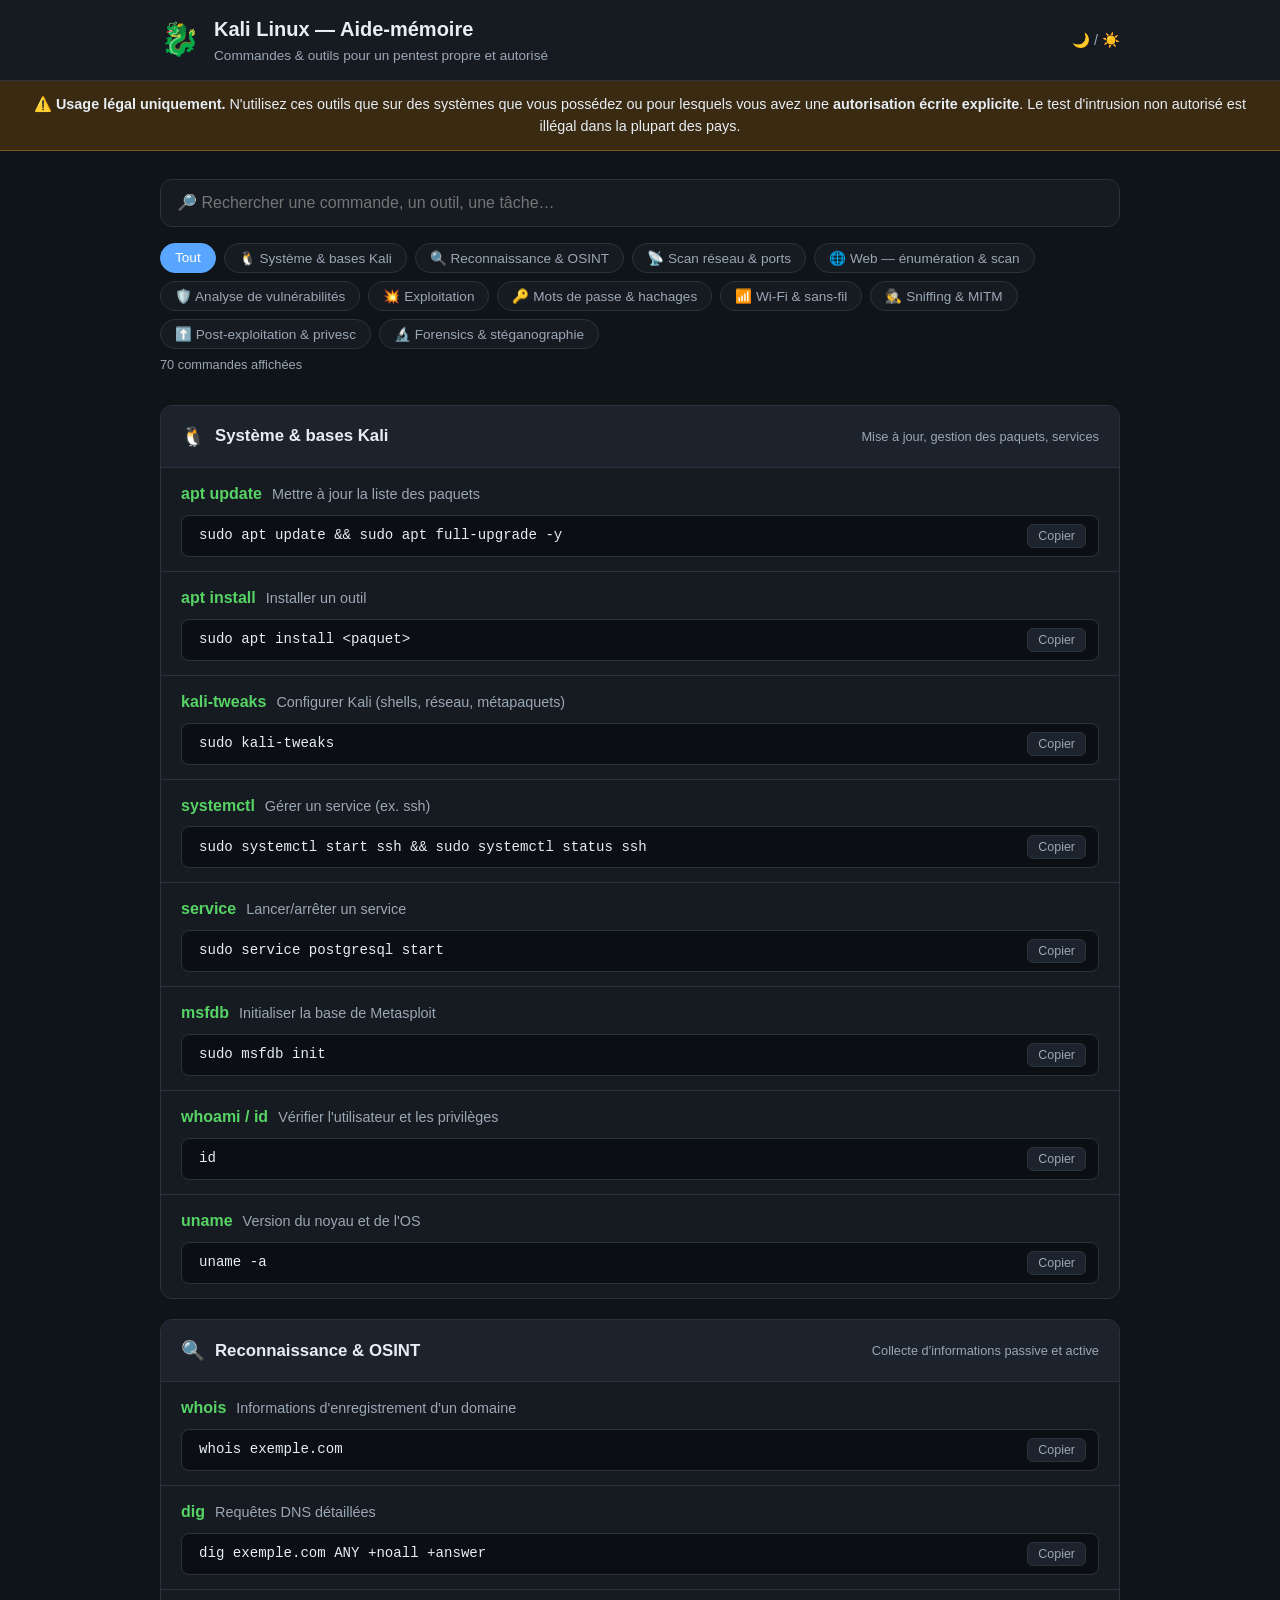
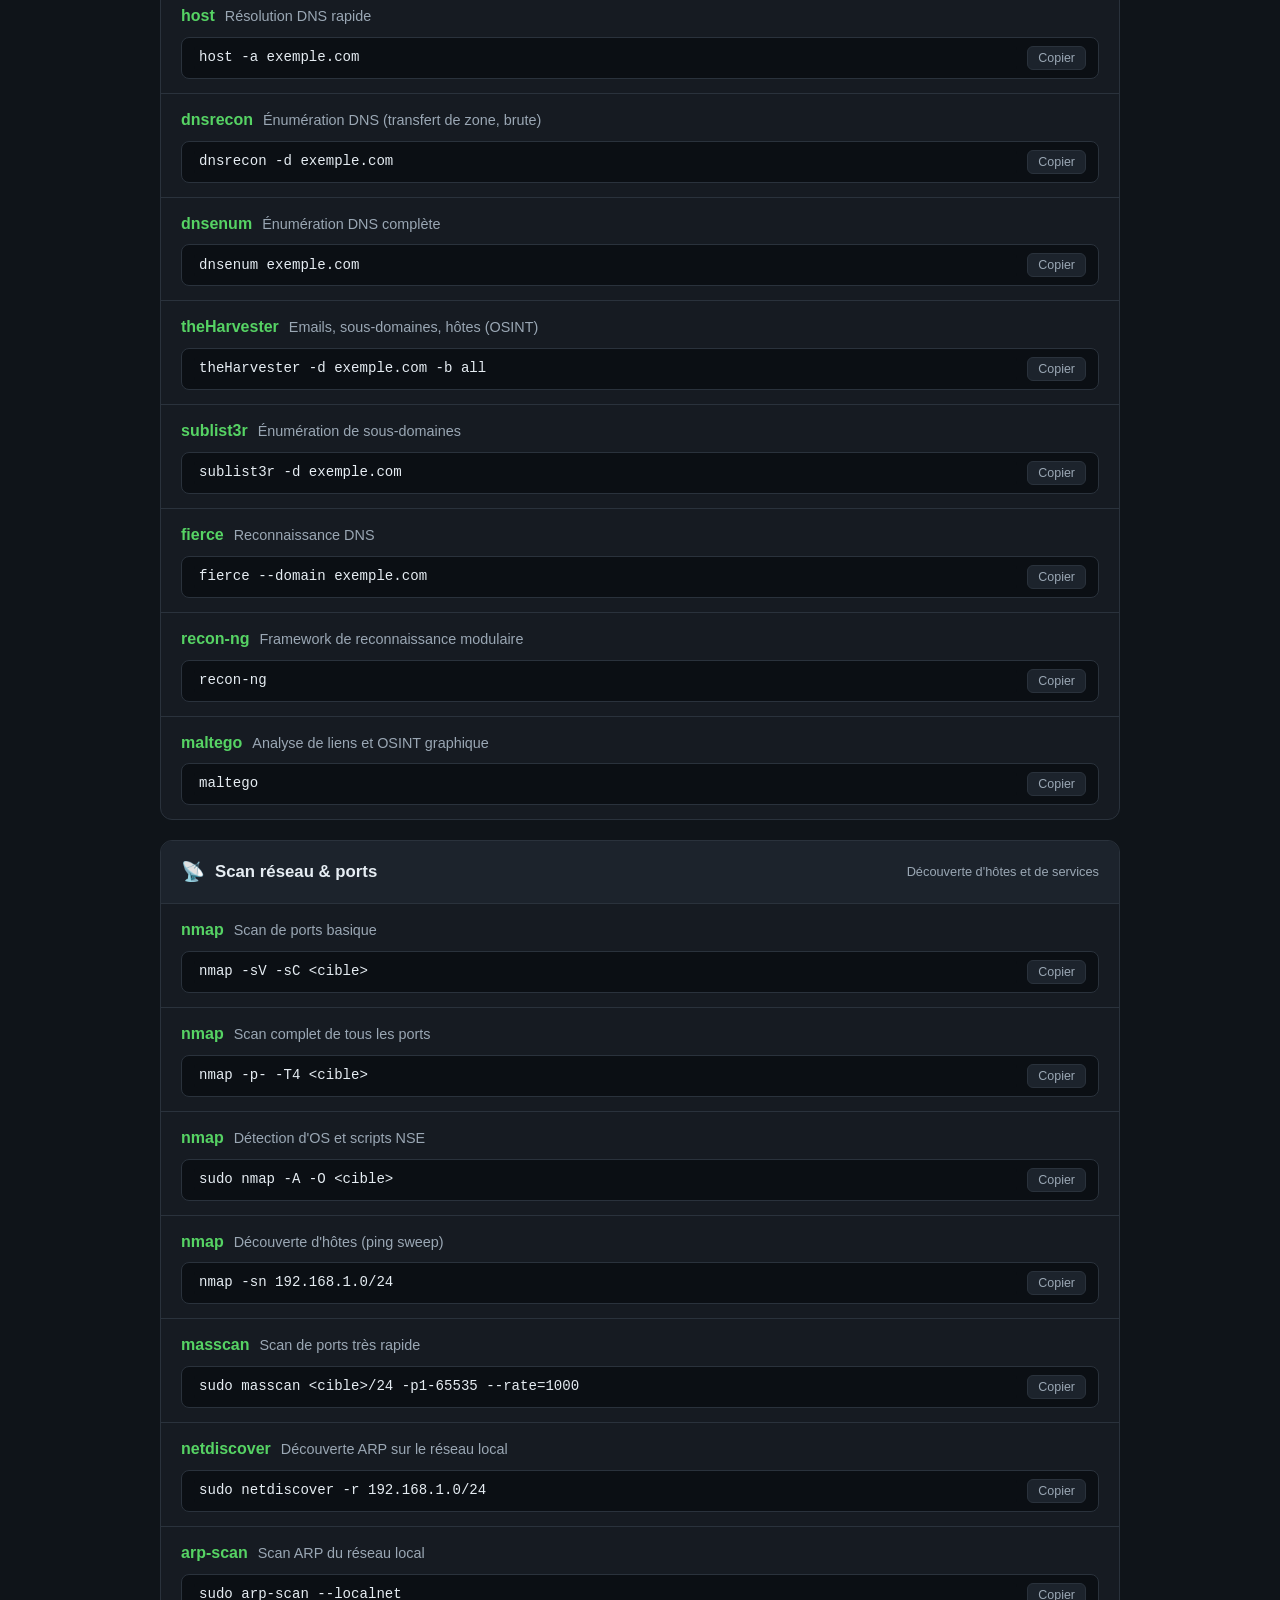
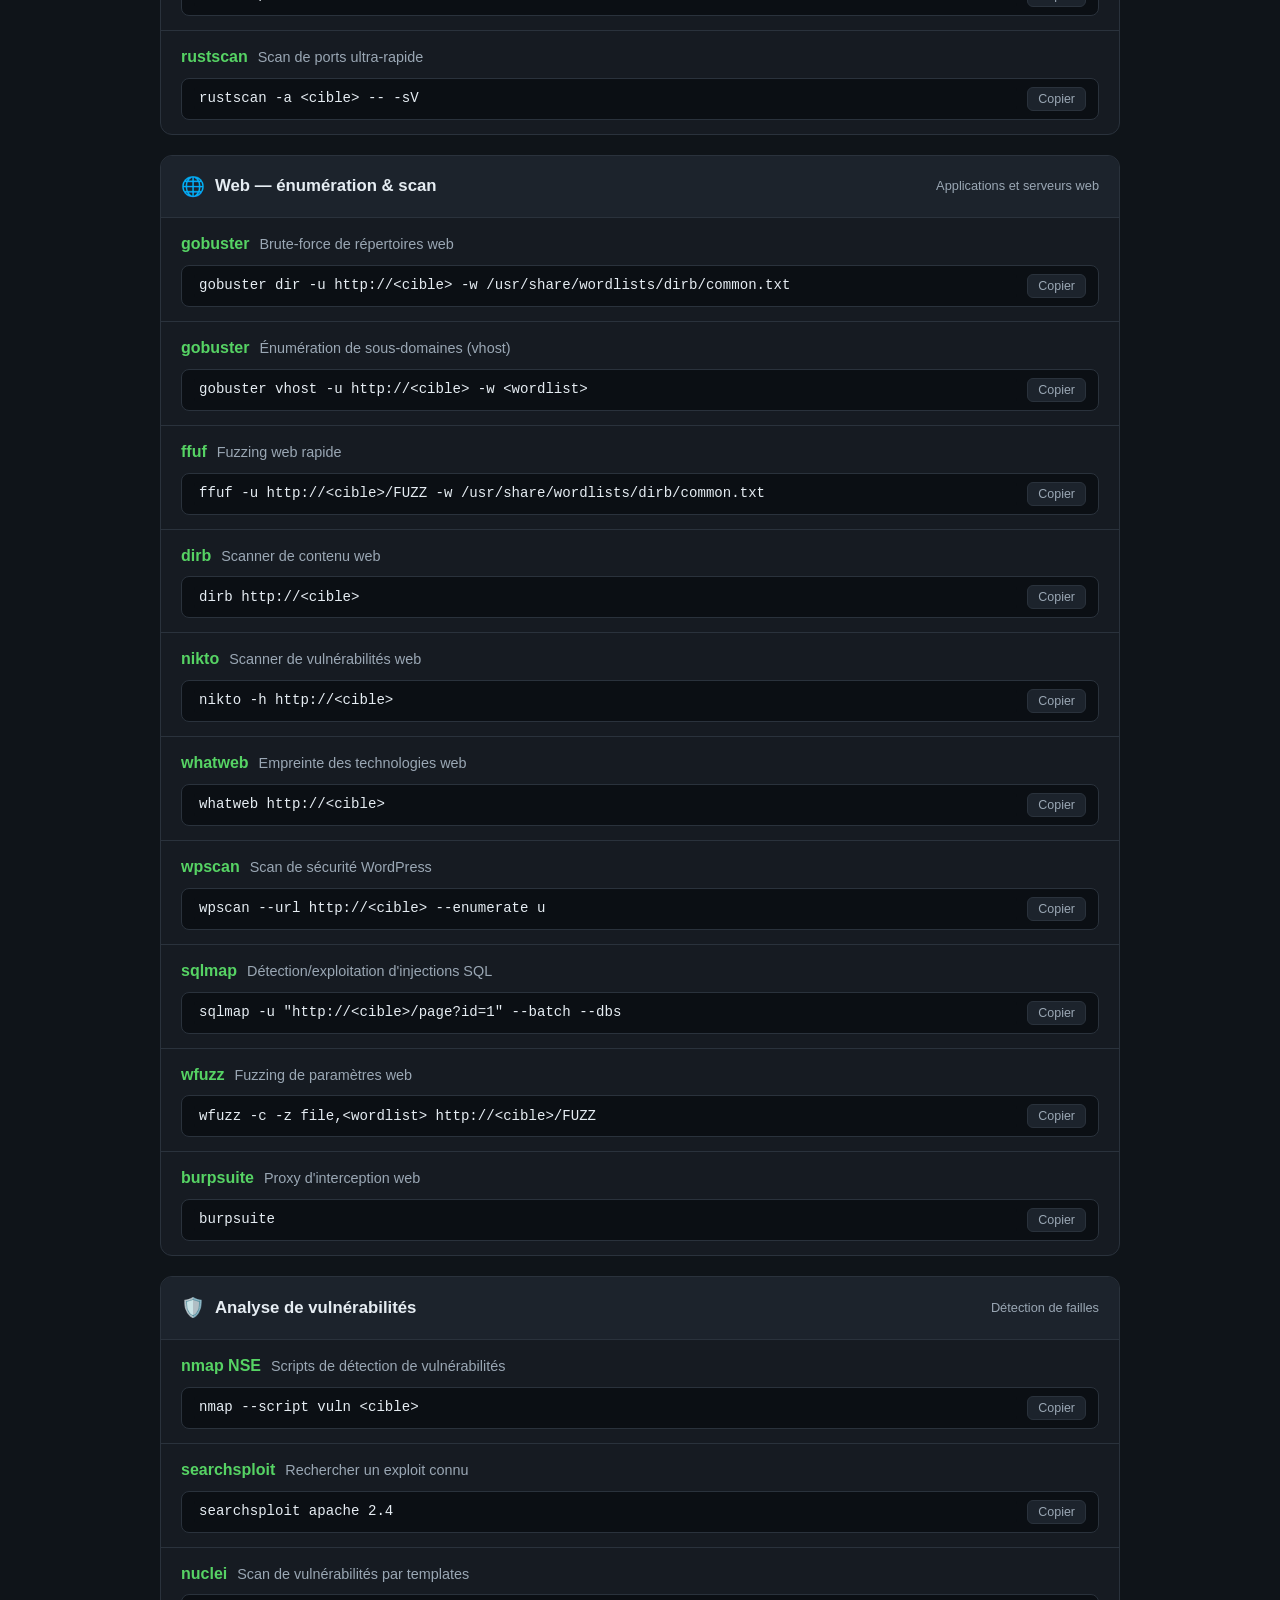
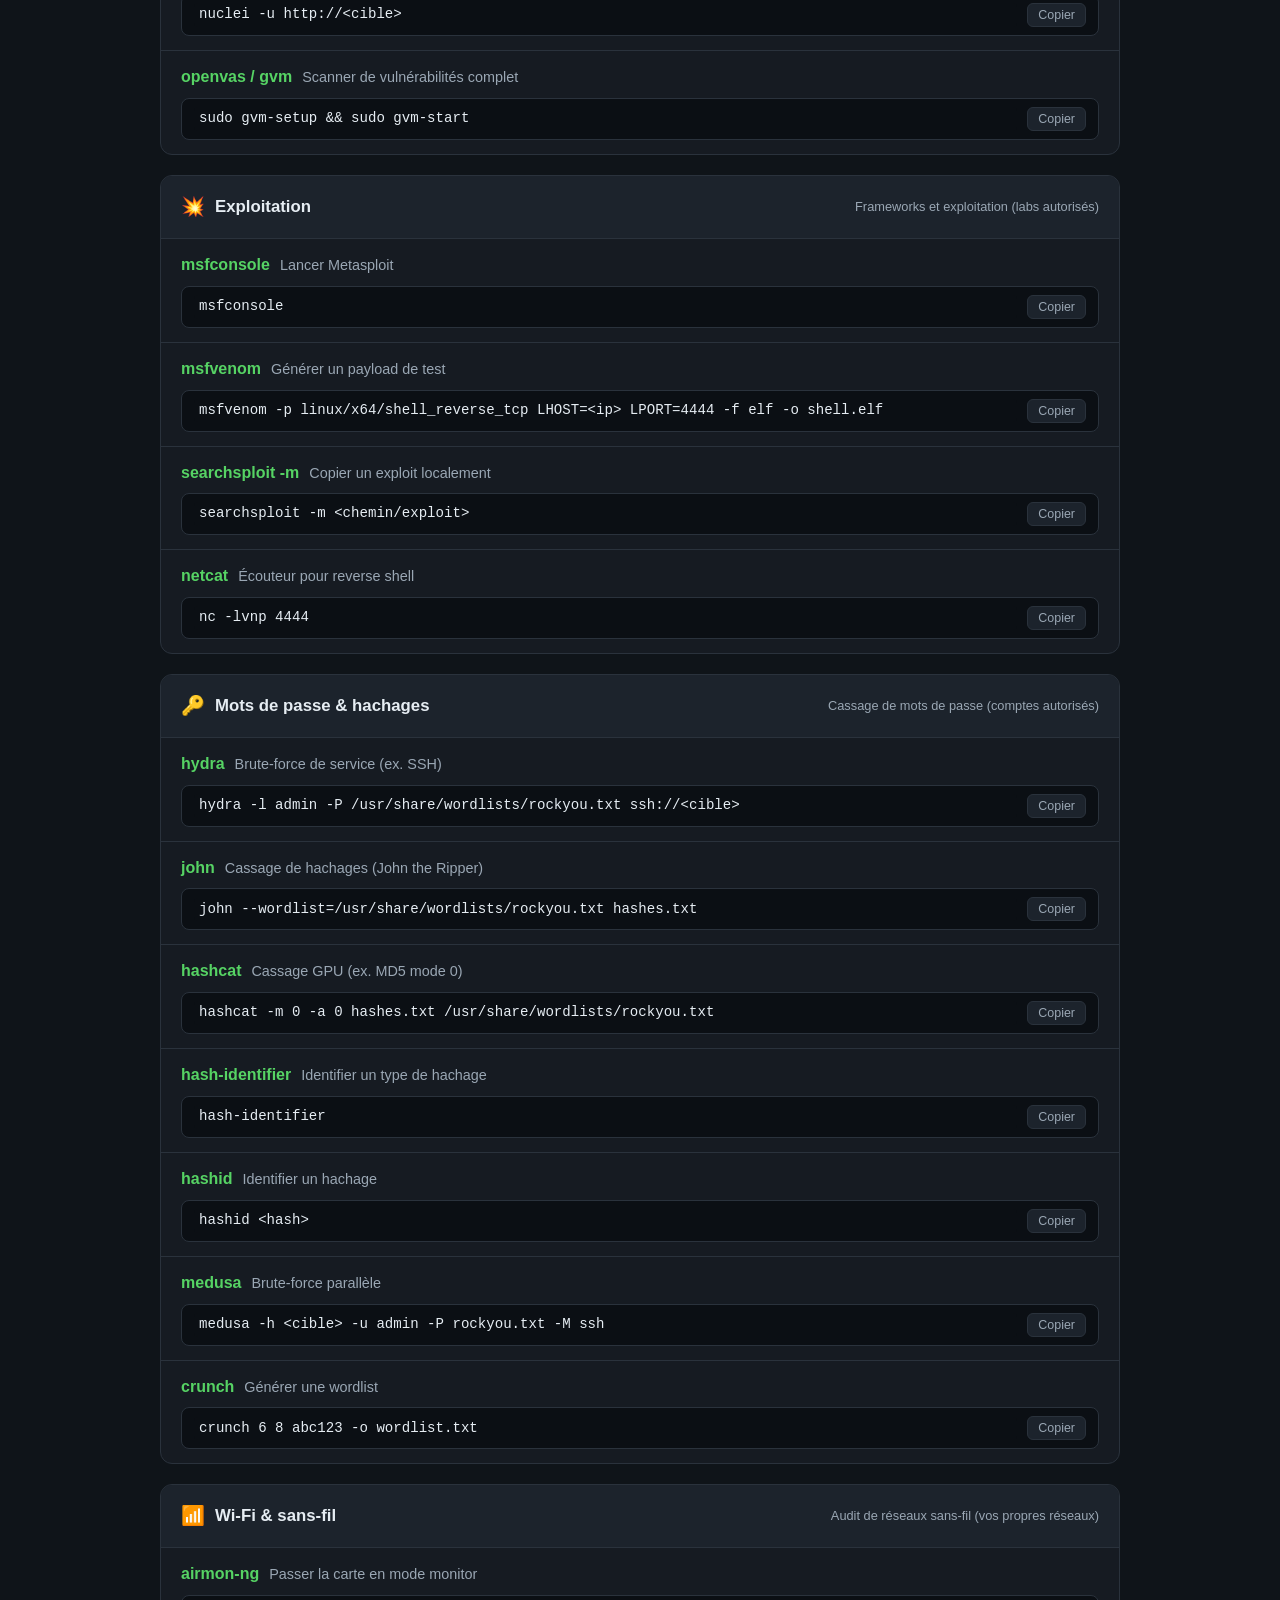
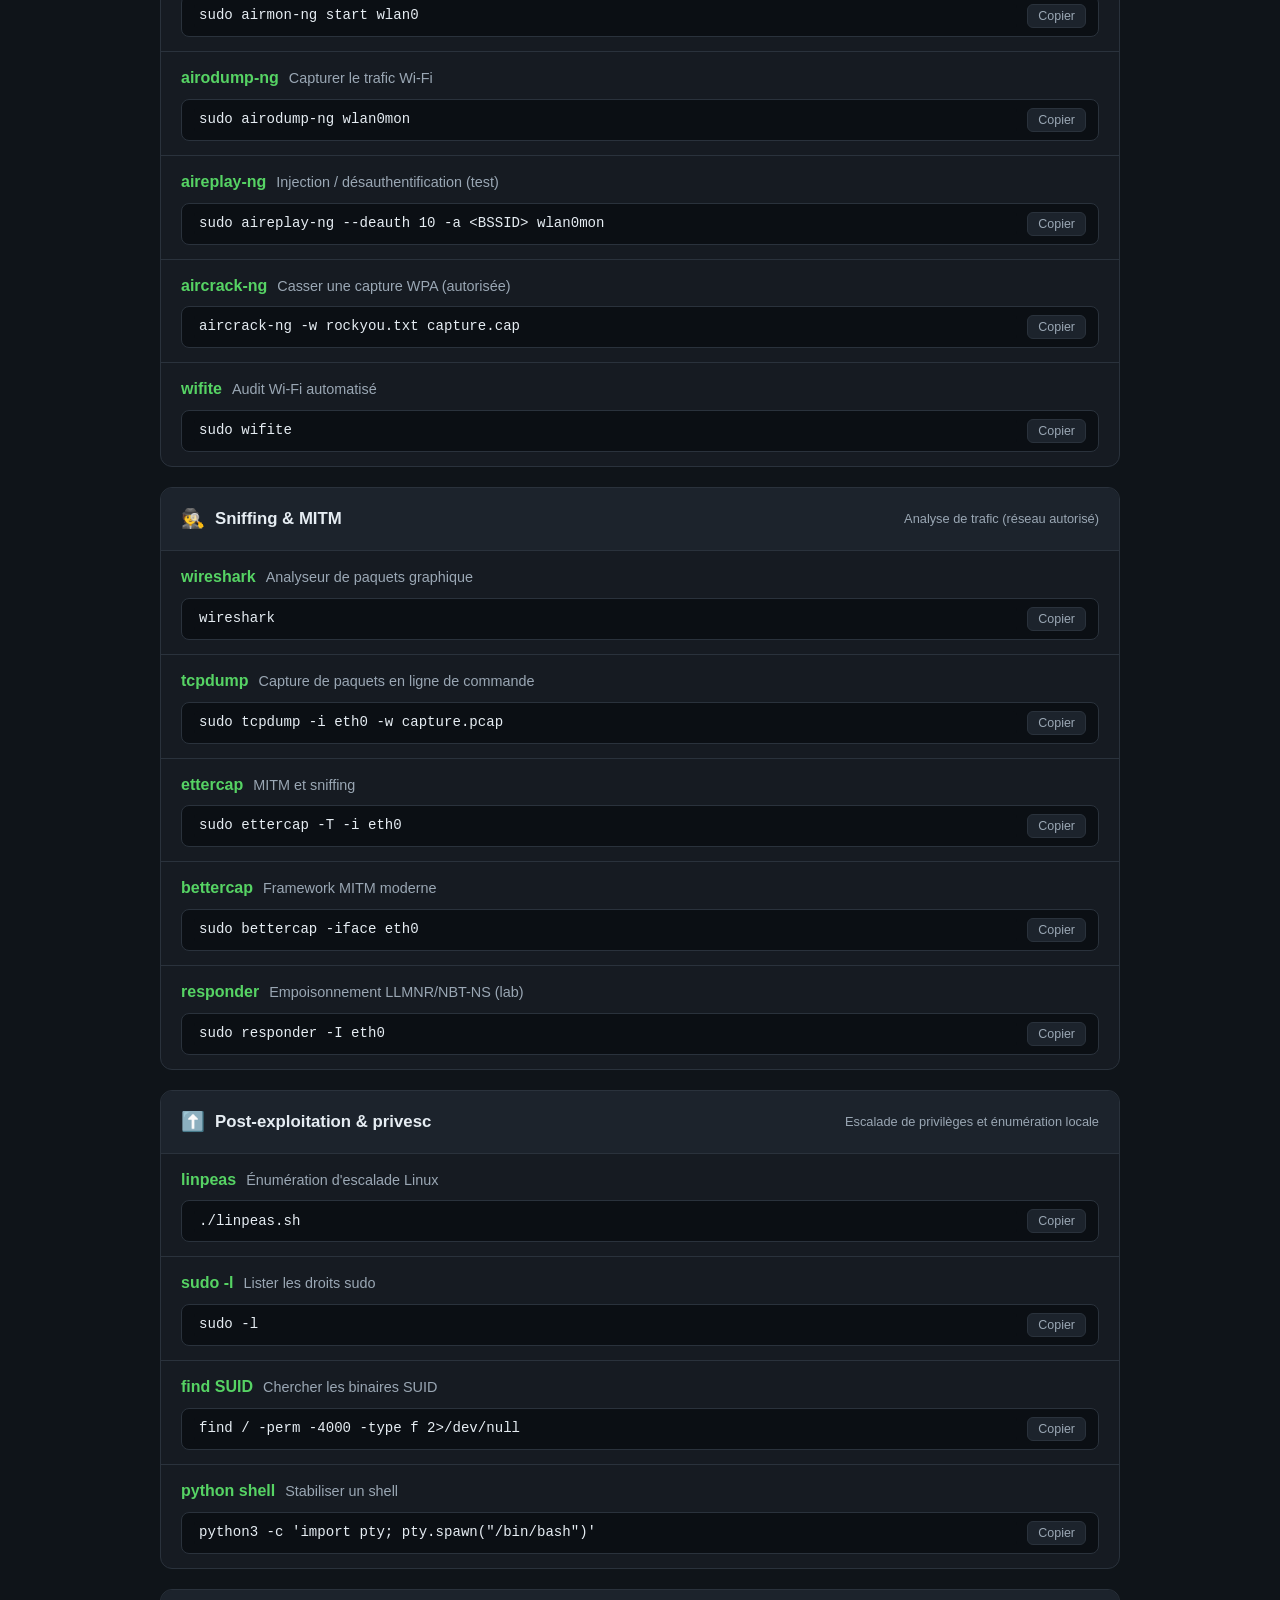
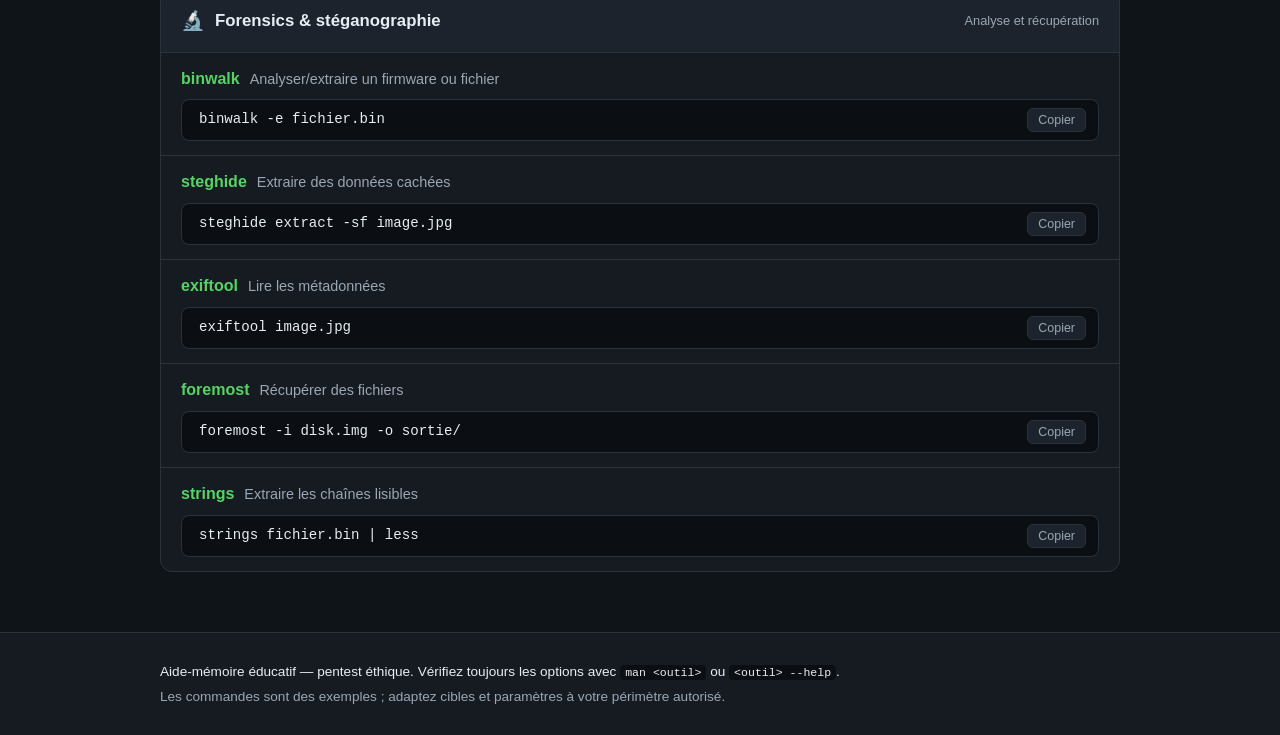
==== index.html @ 1a575ec8 "Ajout du site aide-mémoire des commandes Kali Linux Site statique (HTML/CSS/JS) répertoriant les pri" ====
<!DOCTYPE html>
<html lang="fr">
<head>
  <meta charset="UTF-8" />
  <meta name="viewport" content="width=device-width, initial-scale=1.0" />
  <title>Kali Linux — Aide-mémoire des commandes</title>
  <meta name="description" content="Aide-mémoire des principaux outils et commandes de Kali Linux pour le pentest éthique et autorisé." />
  <link rel="stylesheet" href="assets/style.css" />
</head>
<body>
  <header class="site-header">
    <div class="wrap">
      <div class="brand">
        <span class="logo">🐉</span>
        <div>
          <h1>Kali Linux — Aide-mémoire</h1>
          <p class="tagline">Commandes &amp; outils pour un pentest propre et autorisé</p>
        </div>
      </div>
      <label class="theme-toggle">
        <input type="checkbox" id="themeToggle" />
        <span>🌙 / ☀️</span>
      </label>
    </div>
  </header>

  <div class="legal-banner" role="note">
    ⚠️ <strong>Usage légal uniquement.</strong> N'utilisez ces outils que sur des systèmes que vous
    possédez ou pour lesquels vous avez une <strong>autorisation écrite explicite</strong>.
    Le test d'intrusion non autorisé est illégal dans la plupart des pays.
  </div>

  <main class="wrap">
    <section class="controls">
      <input type="search" id="search" placeholder="🔎 Rechercher une commande, un outil, une tâche…" autocomplete="off" />
      <div id="chips" class="chips"></div>
      <p id="count" class="count"></p>
    </section>

    <section id="cards" class="cards"></section>

    <p id="empty" class="empty" hidden>Aucun résultat. Essayez un autre mot-clé.</p>
  </main>

  <footer class="site-footer">
    <div class="wrap">
      <p>Aide-mémoire éducatif — pentest éthique. Vérifiez toujours les options avec <code>man &lt;outil&gt;</code> ou <code>&lt;outil&gt; --help</code>.</p>
      <p class="muted">Les commandes sont des exemples ; adaptez cibles et paramètres à votre périmètre autorisé.</p>
    </div>
  </footer>

  <script src="assets/data.js"></script>
  <script src="assets/app.js"></script>
</body>
</html>
---- assets/style.css ----
:root {
  --bg: #0f1419;
  --panel: #161b22;
  --panel-2: #1c232c;
  --border: #2a323c;
  --text: #e6edf3;
  --muted: #9aa7b4;
  --accent: #56d364;
  --accent-2: #58a6ff;
  --warn-bg: #3a2a12;
  --warn-border: #7a5a1e;
  --code-bg: #0b0f14;
  --radius: 12px;
}
:root[data-theme="light"] {
  --bg: #f6f8fa;
  --panel: #ffffff;
  --panel-2: #f0f3f6;
  --border: #d0d7de;
  --text: #1f2328;
  --muted: #5a6673;
  --accent: #1a7f37;
  --accent-2: #0969da;
  --warn-bg: #fff8e6;
  --warn-border: #e3c766;
  --code-bg: #f0f3f6;
}

* { box-sizing: border-box; }
html { scroll-behavior: smooth; }
body {
  margin: 0;
  font-family: -apple-system, BlinkMacSystemFont, "Segoe UI", Roboto, Ubuntu, sans-serif;
  background: var(--bg);
  color: var(--text);
  line-height: 1.55;
}
.wrap { max-width: 1000px; margin: 0 auto; padding: 0 20px; }

.site-header {
  border-bottom: 1px solid var(--border);
  background: var(--panel);
  position: sticky;
  top: 0;
  z-index: 10;
  backdrop-filter: blur(6px);
}
.site-header .wrap {
  display: flex;
  align-items: center;
  justify-content: space-between;
  padding-top: 14px;
  padding-bottom: 14px;
}
.brand { display: flex; align-items: center; gap: 14px; }
.logo { font-size: 2rem; }
.site-header h1 { font-size: 1.25rem; margin: 0; }
.tagline { margin: 0; color: var(--muted); font-size: .85rem; }
.theme-toggle { cursor: pointer; user-select: none; font-size: .9rem; color: var(--muted); }
.theme-toggle input { display: none; }

.legal-banner {
  background: var(--warn-bg);
  border-bottom: 1px solid var(--warn-border);
  padding: 12px 20px;
  font-size: .9rem;
  text-align: center;
}

.controls { padding: 28px 0 10px; }
#search {
  width: 100%;
  padding: 14px 16px;
  font-size: 1rem;
  background: var(--panel);
  border: 1px solid var(--border);
  border-radius: var(--radius);
  color: var(--text);
}
#search:focus { outline: 2px solid var(--accent-2); border-color: var(--accent-2); }

.chips { display: flex; flex-wrap: wrap; gap: 8px; margin: 16px 0 6px; }
.chip {
  padding: 6px 14px;
  border-radius: 999px;
  border: 1px solid var(--border);
  background: var(--panel);
  color: var(--muted);
  cursor: pointer;
  font-size: .85rem;
  transition: .15s;
}
.chip:hover { border-color: var(--accent-2); color: var(--text); }
.chip.active { background: var(--accent-2); border-color: var(--accent-2); color: #fff; }
.count { color: var(--muted); font-size: .8rem; margin: 4px 0 0; }

.cards { display: grid; gap: 20px; padding: 20px 0 60px; }
.category {
  background: var(--panel);
  border: 1px solid var(--border);
  border-radius: var(--radius);
  overflow: hidden;
}
.category > h2 {
  margin: 0;
  padding: 16px 20px;
  font-size: 1.05rem;
  background: var(--panel-2);
  border-bottom: 1px solid var(--border);
  display: flex;
  align-items: center;
  gap: 10px;
}
.category > h2 .cat-icon { font-size: 1.2rem; }
.category > h2 .cat-desc { font-weight: 400; color: var(--muted); font-size: .8rem; margin-left: auto; }

.cmd {
  padding: 14px 20px;
  border-bottom: 1px solid var(--border);
}
.cmd:last-child { border-bottom: none; }
.cmd-head { display: flex; align-items: baseline; gap: 10px; flex-wrap: wrap; }
.cmd-tool { font-weight: 600; color: var(--accent); }
.cmd-desc { color: var(--muted); font-size: .9rem; }
.cmd-code {
  display: flex;
  align-items: center;
  gap: 10px;
  margin-top: 8px;
  background: var(--code-bg);
  border: 1px solid var(--border);
  border-radius: 8px;
  padding: 8px 12px;
}
.cmd-code code {
  flex: 1;
  font-family: "SFMono-Regular", Consolas, "Liberation Mono", monospace;
  font-size: .88rem;
  color: var(--text);
  overflow-x: auto;
  white-space: pre;
}
.copy-btn {
  border: 1px solid var(--border);
  background: var(--panel-2);
  color: var(--muted);
  border-radius: 6px;
  padding: 4px 10px;
  cursor: pointer;
  font-size: .78rem;
  flex-shrink: 0;
}
.copy-btn:hover { color: var(--text); border-color: var(--accent-2); }
.copy-btn.copied { color: var(--accent); border-color: var(--accent); }

.empty { text-align: center; color: var(--muted); padding: 40px 0; }

.site-footer {
  border-top: 1px solid var(--border);
  background: var(--panel);
  padding: 24px 0;
  font-size: .85rem;
}
.site-footer p { margin: 4px 0; }
.muted { color: var(--muted); }
code { background: var(--code-bg); padding: 1px 5px; border-radius: 4px; font-size: .85em; }

mark { background: var(--accent-2); color: #fff; border-radius: 3px; padding: 0 2px; }

@media (max-width: 600px) {
  .site-header .wrap { flex-direction: column; gap: 10px; align-items: flex-start; }
  .cmd-code code { white-space: pre-wrap; word-break: break-all; }
}
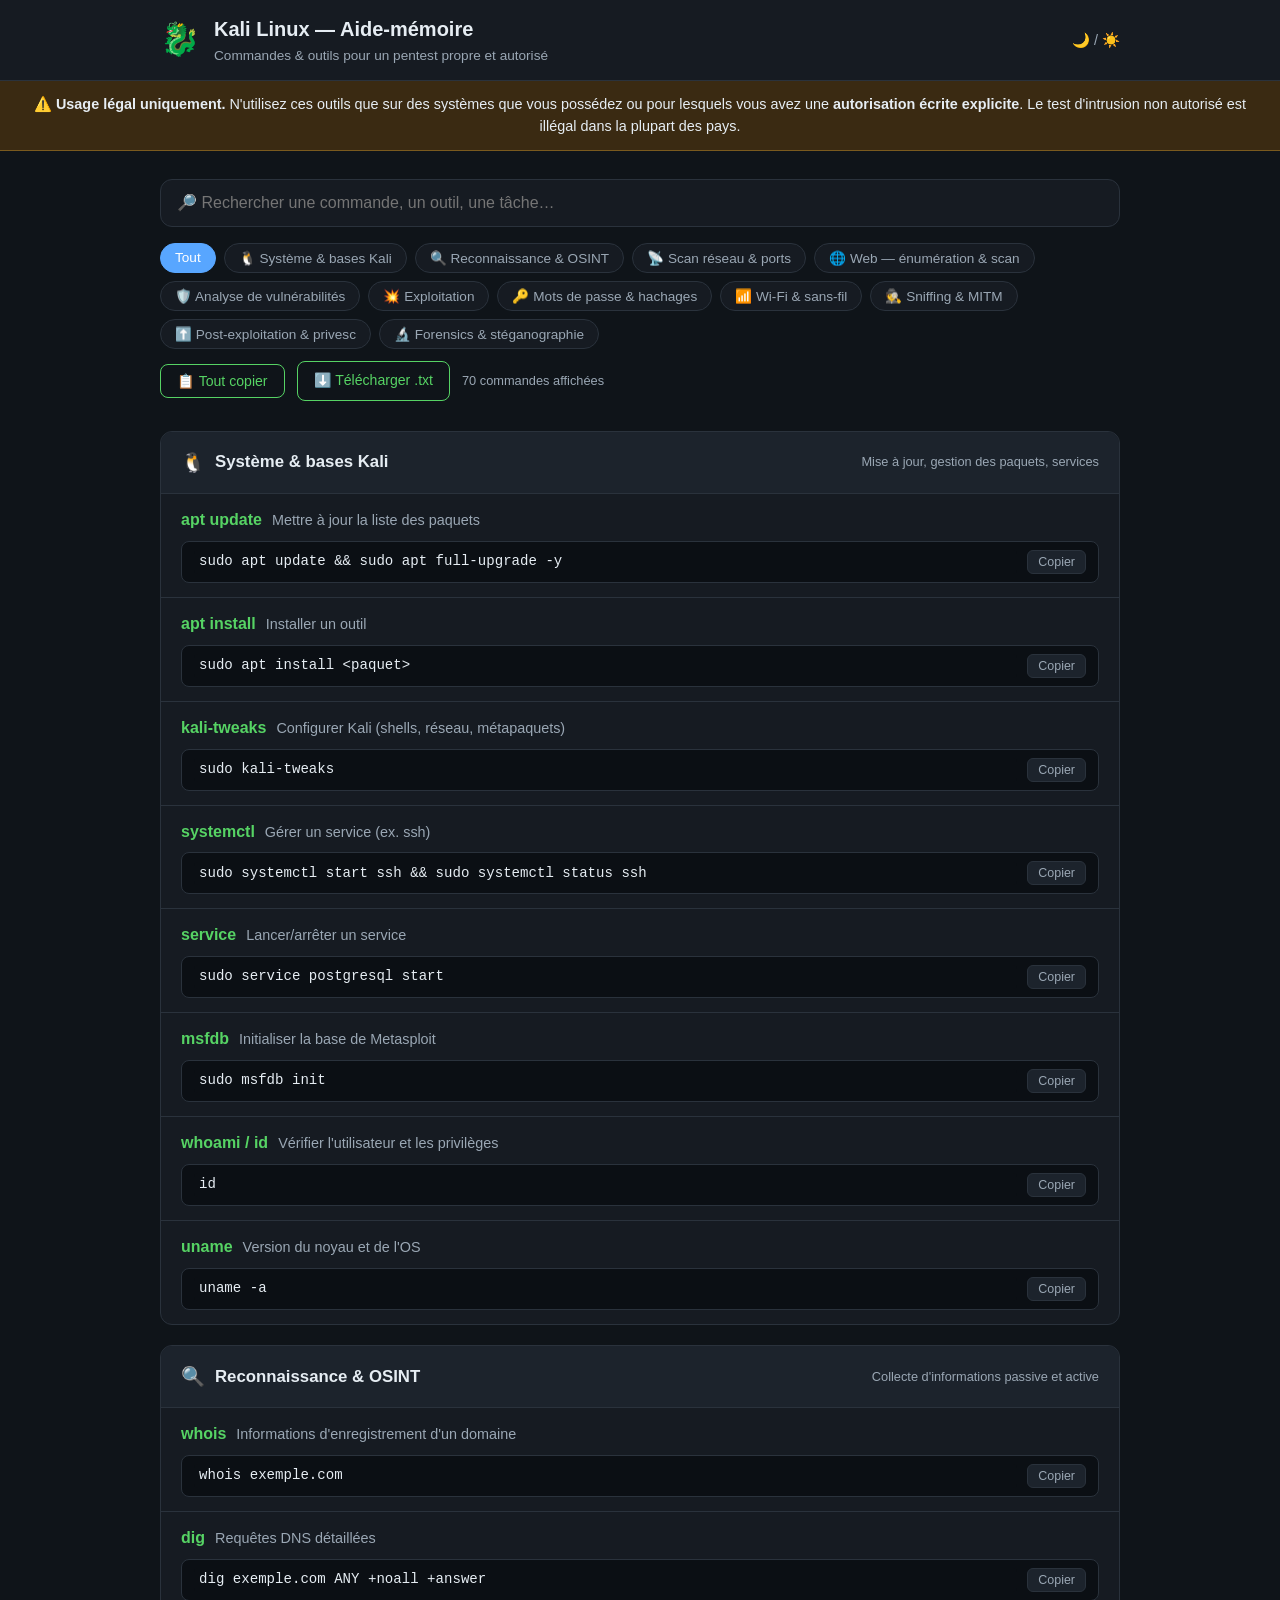
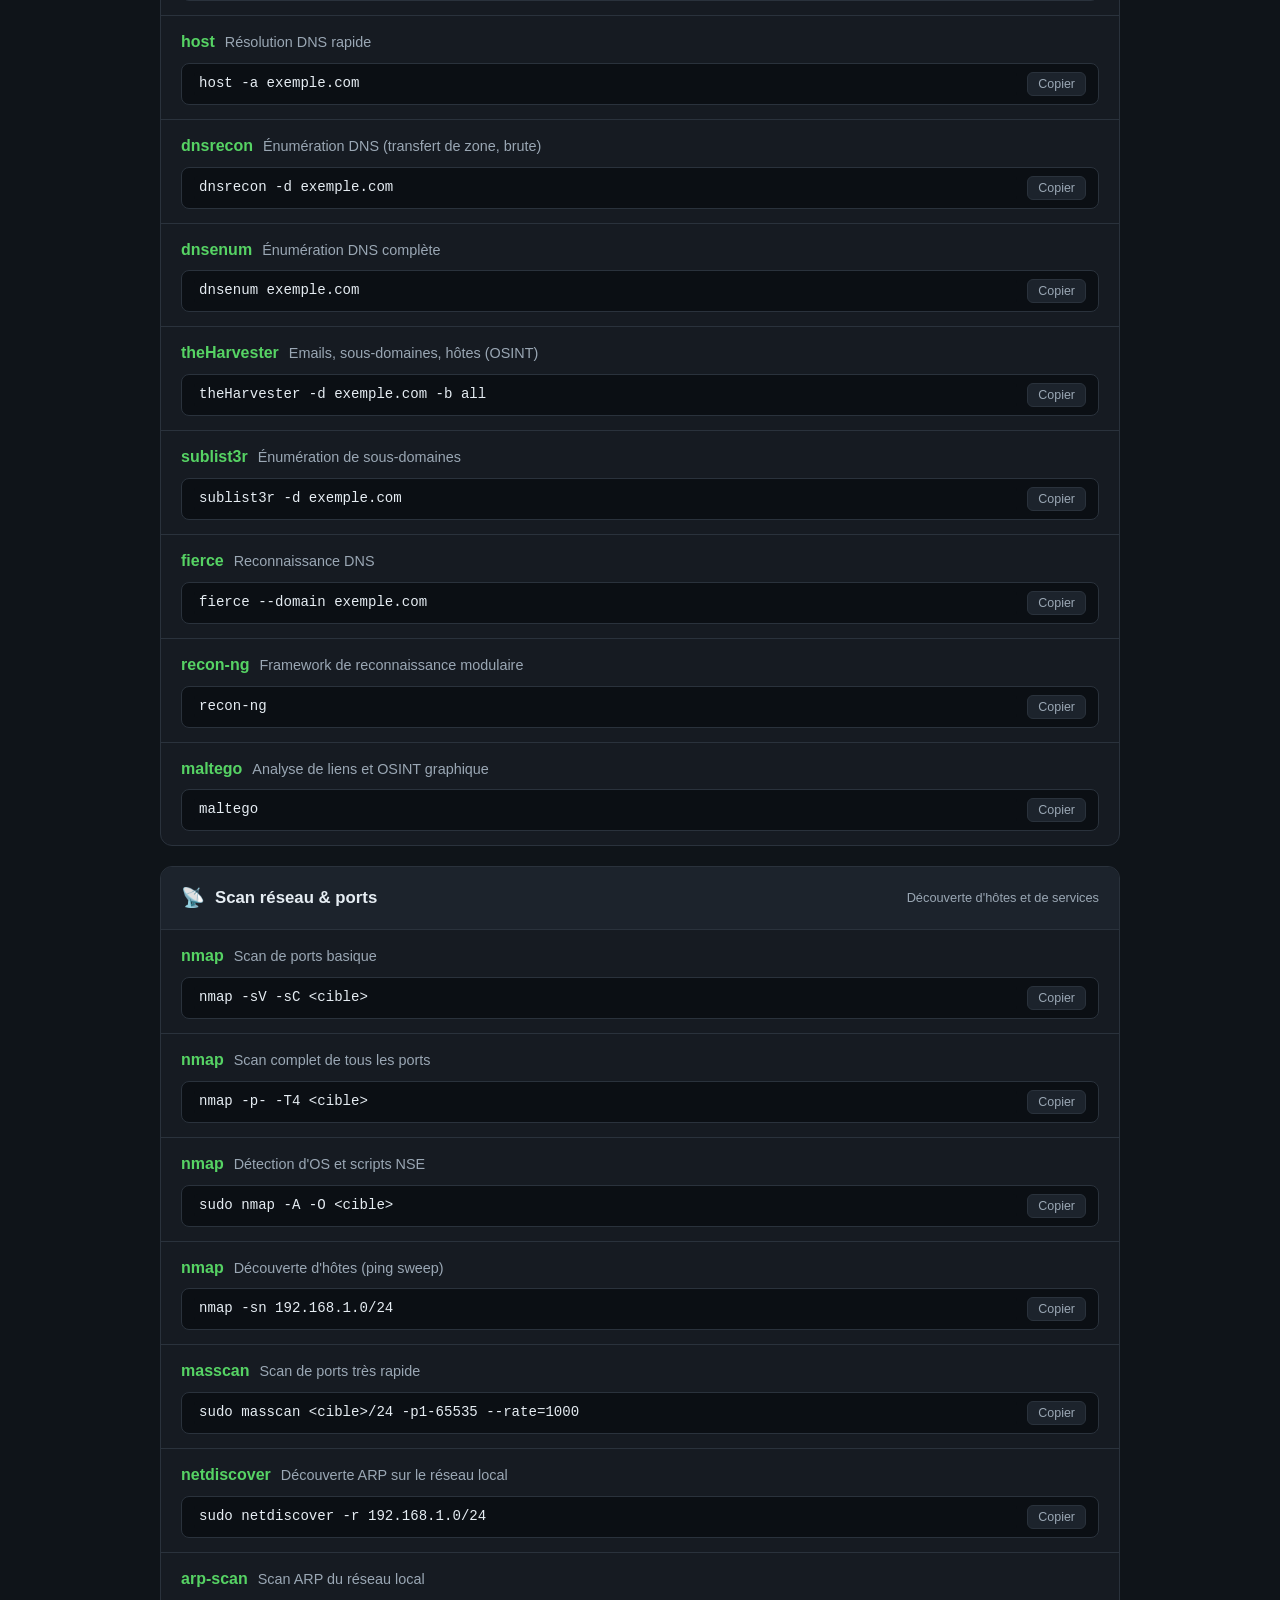
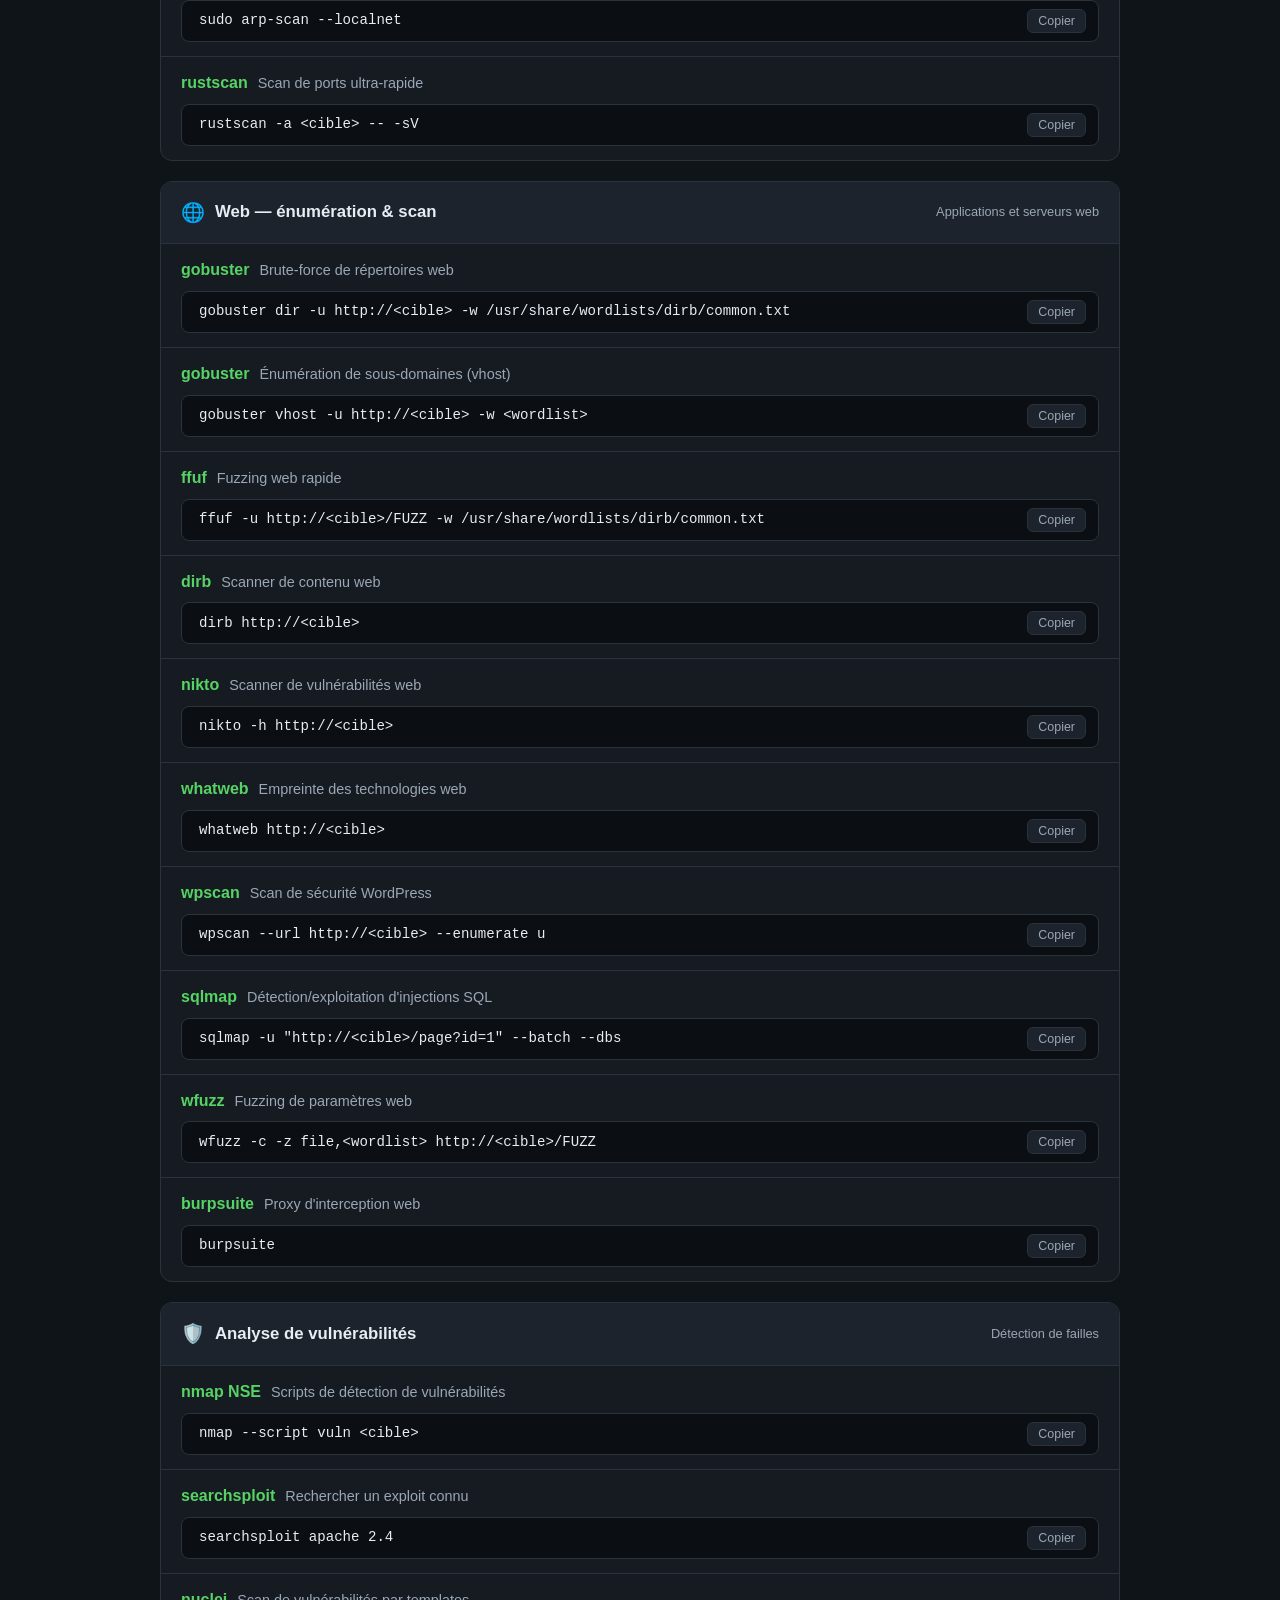
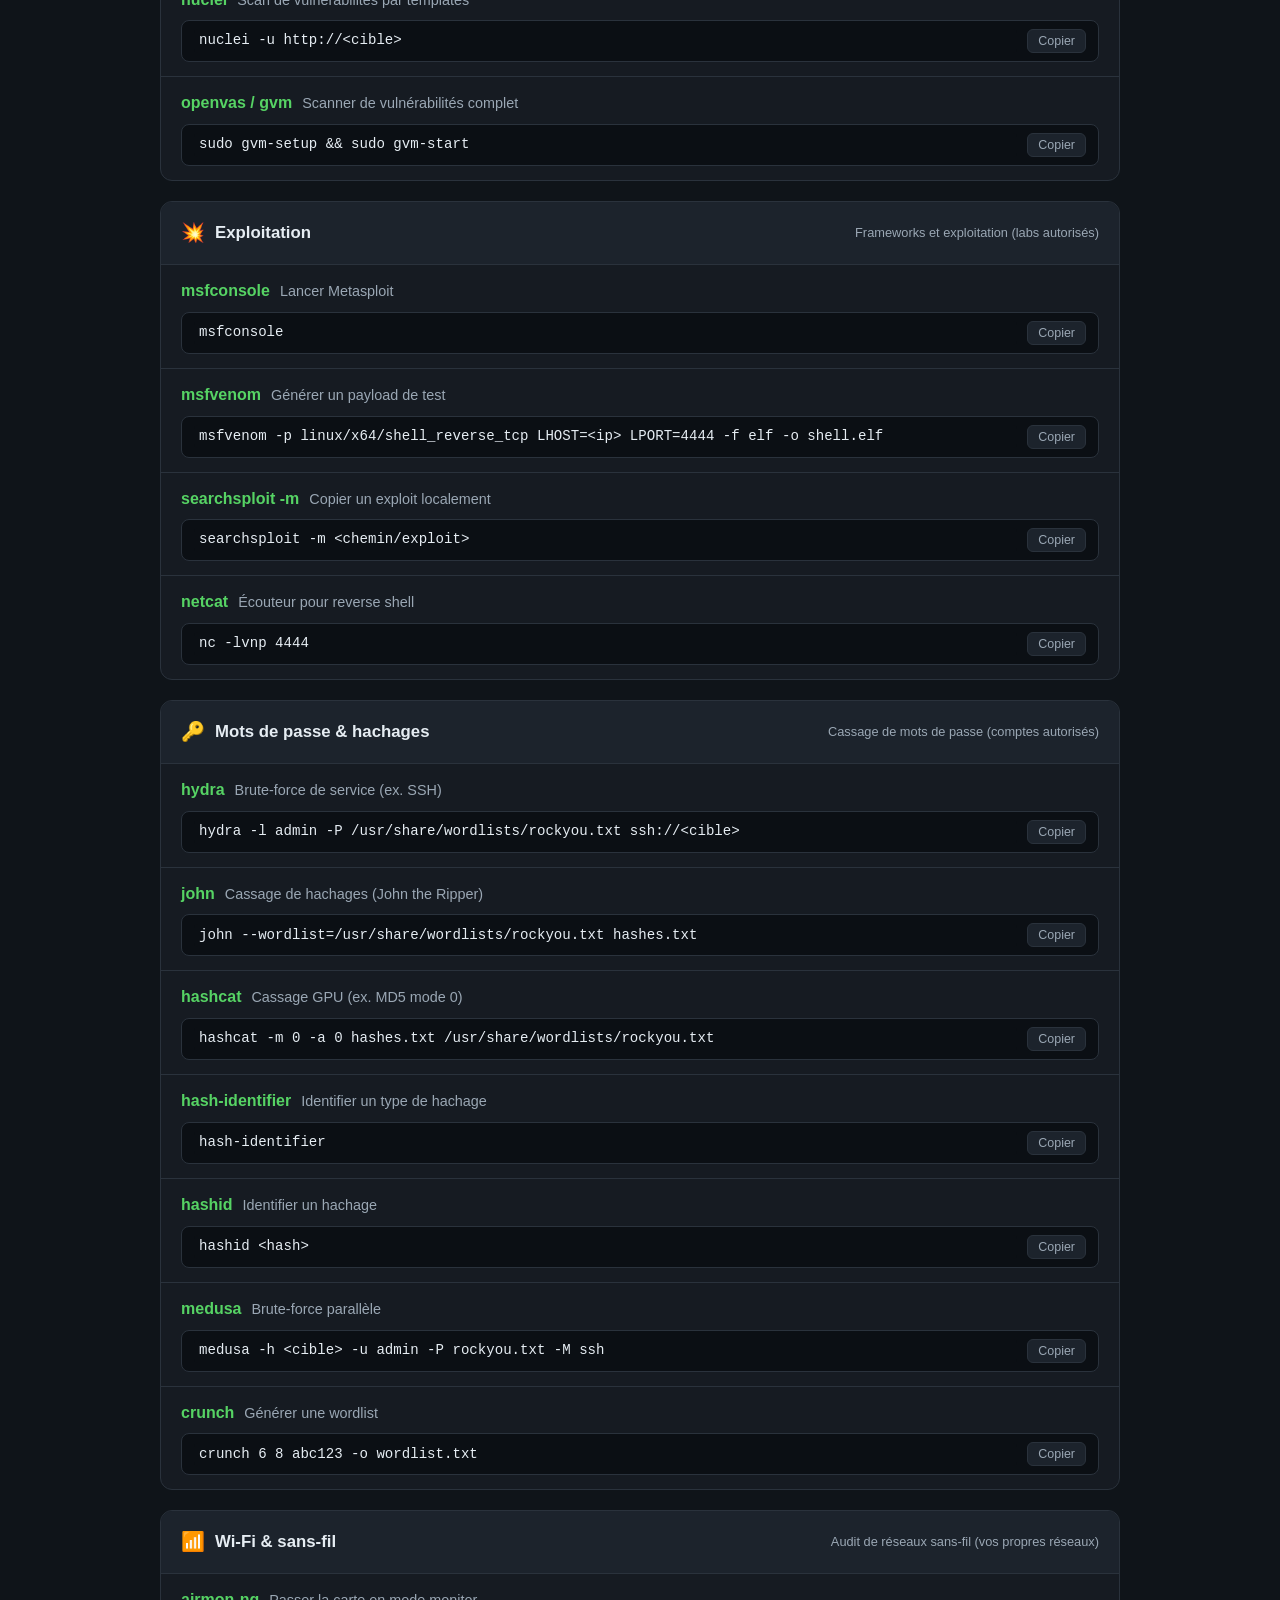
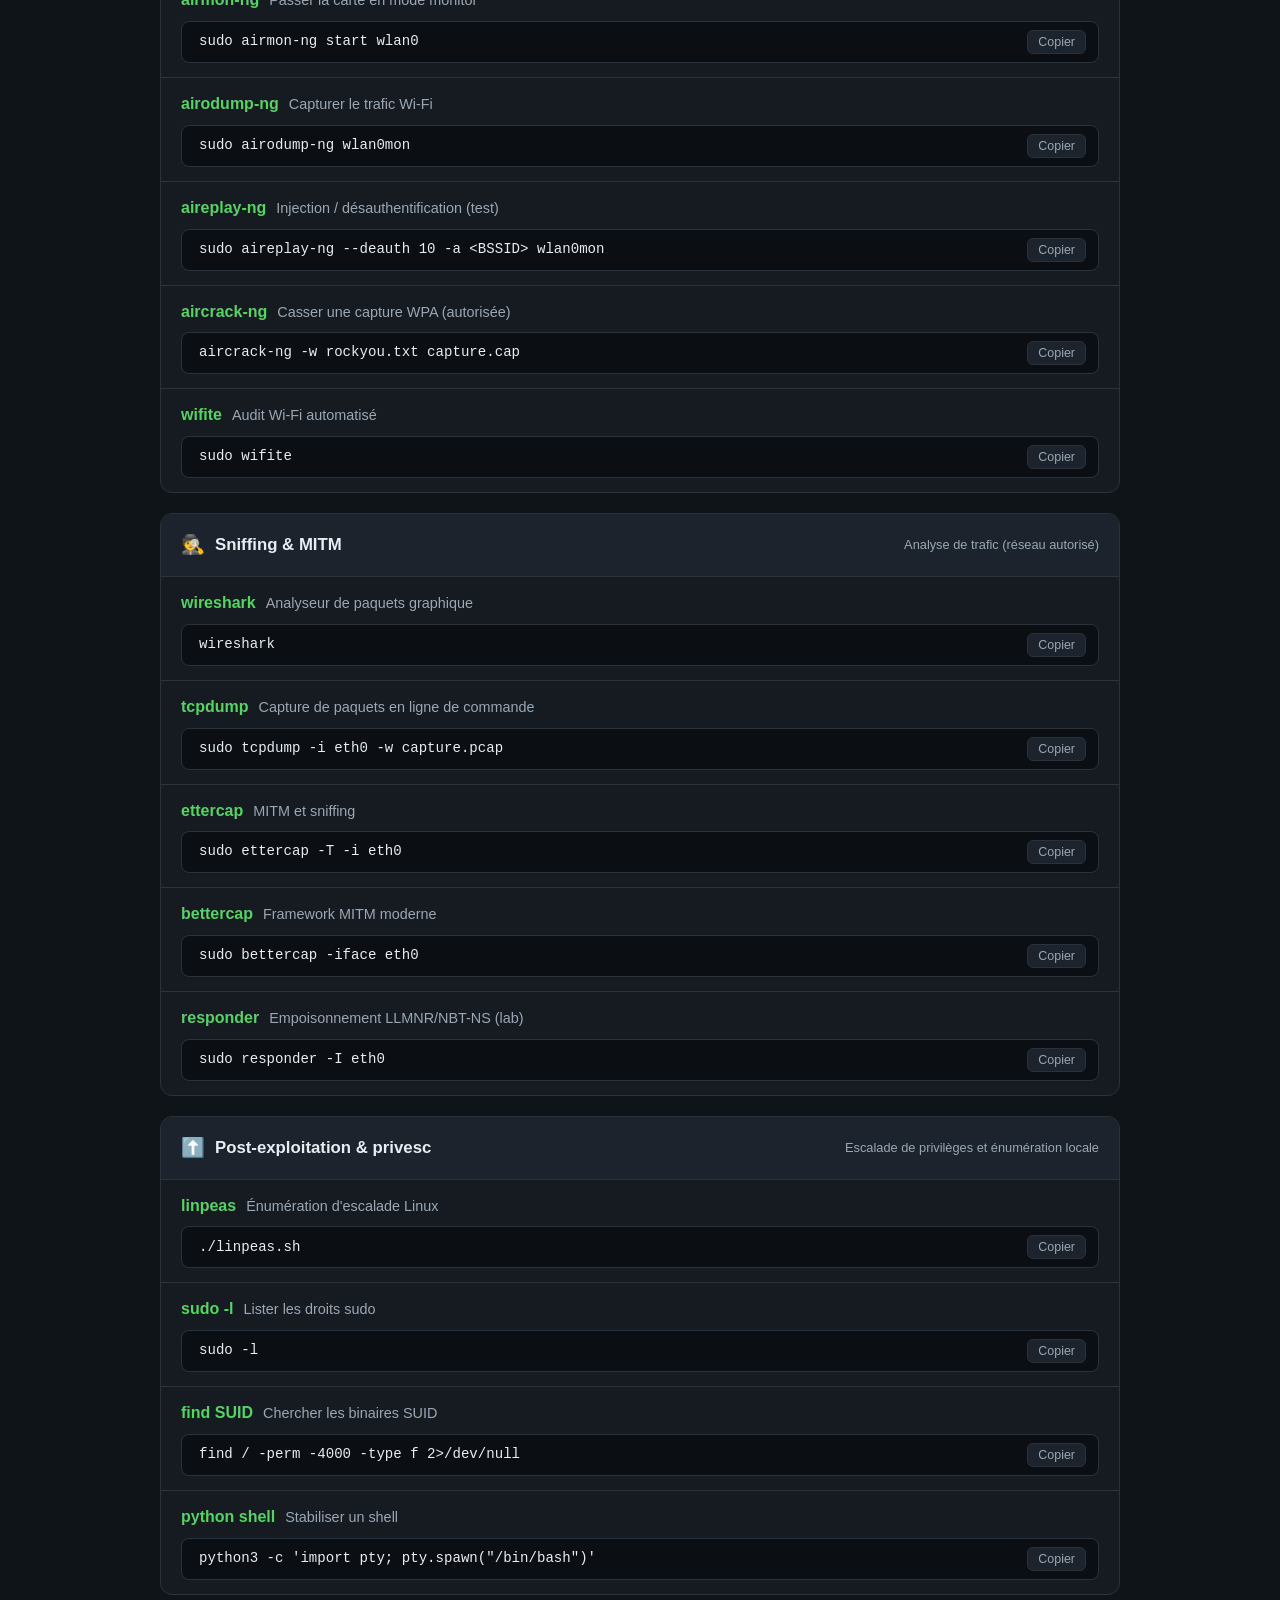
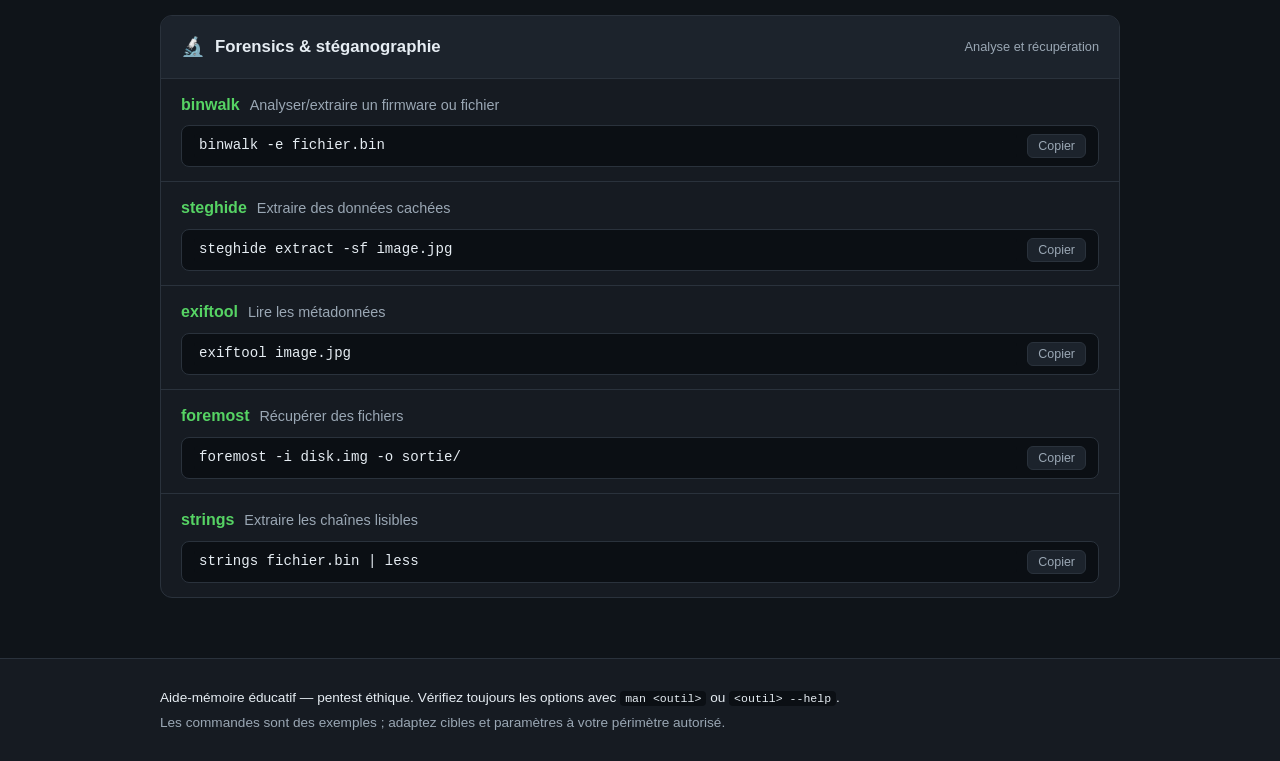
==== commit df8467d4: "Ajout copier-coller: bouton 'Tout copier' + fichier commandes.txt Genere commandes.txt avec toutes l" ====
--- a/index.html
+++ b/index.html
@@ -34,7 +34,11 @@
     <section class="controls">
       <input type="search" id="search" placeholder="🔎 Rechercher une commande, un outil, une tâche…" autocomplete="off" />
       <div id="chips" class="chips"></div>
-      <p id="count" class="count"></p>
+      <div class="actions">
+        <button id="copyAll" class="action-btn">📋 Tout copier</button>
+        <a href="commandes.txt" download class="action-btn">⬇️ Télécharger .txt</a>
+        <span id="count" class="count"></span>
+      </div>
     </section>
 
     <section id="cards" class="cards"></section>
--- a/assets/style.css
+++ b/assets/style.css
@@ -92,7 +92,24 @@
 }
 .chip:hover { border-color: var(--accent-2); color: var(--text); }
 .chip.active { background: var(--accent-2); border-color: var(--accent-2); color: #fff; }
-.count { color: var(--muted); font-size: .8rem; margin: 4px 0 0; }
+.actions { display: flex; align-items: center; gap: 12px; flex-wrap: wrap; margin-top: 12px; }
+.action-btn {
+  display: inline-flex;
+  align-items: center;
+  gap: 6px;
+  padding: 8px 16px;
+  border-radius: 8px;
+  border: 1px solid var(--accent);
+  background: transparent;
+  color: var(--accent);
+  cursor: pointer;
+  font-size: .88rem;
+  text-decoration: none;
+  transition: .15s;
+}
+.action-btn:hover { background: var(--accent); color: var(--bg); }
+.action-btn.copied { background: var(--accent); color: var(--bg); }
+.count { color: var(--muted); font-size: .8rem; }
 
 .cards { display: grid; gap: 20px; padding: 20px 0 60px; }
 .category {
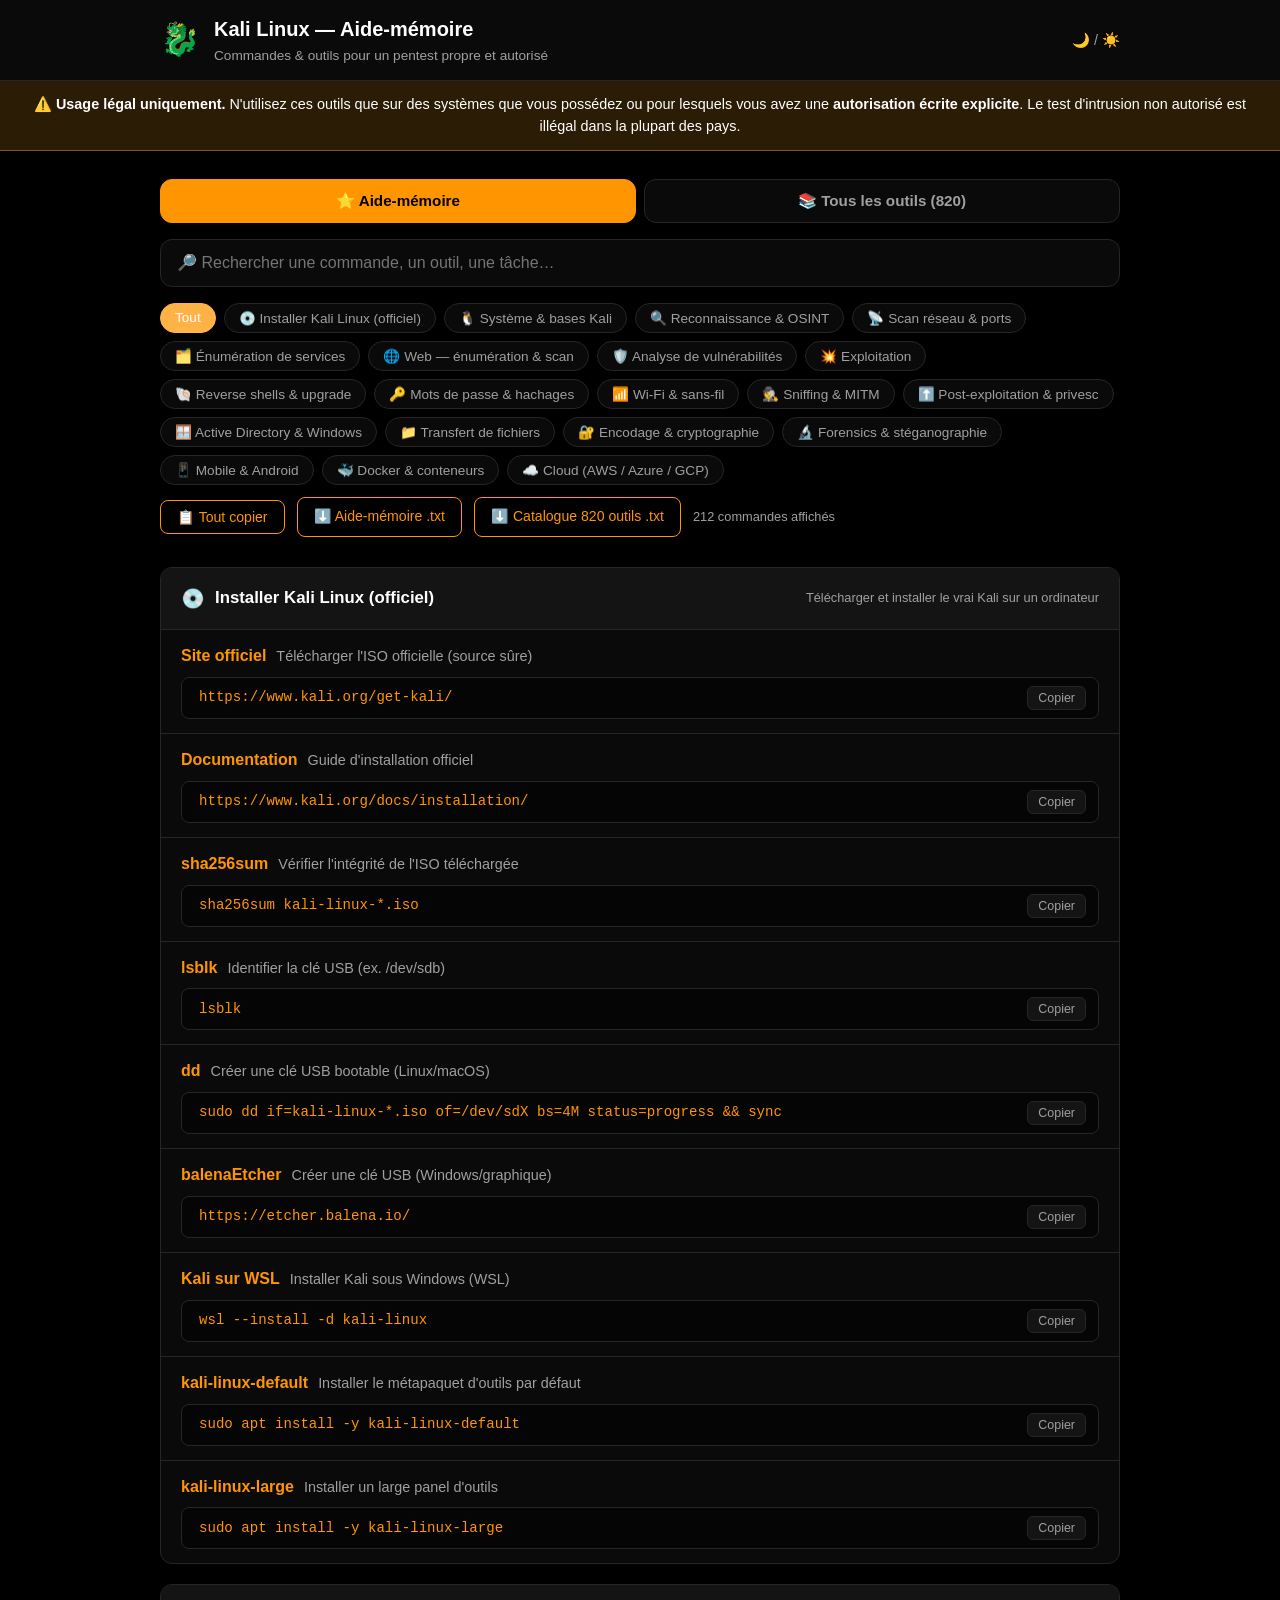
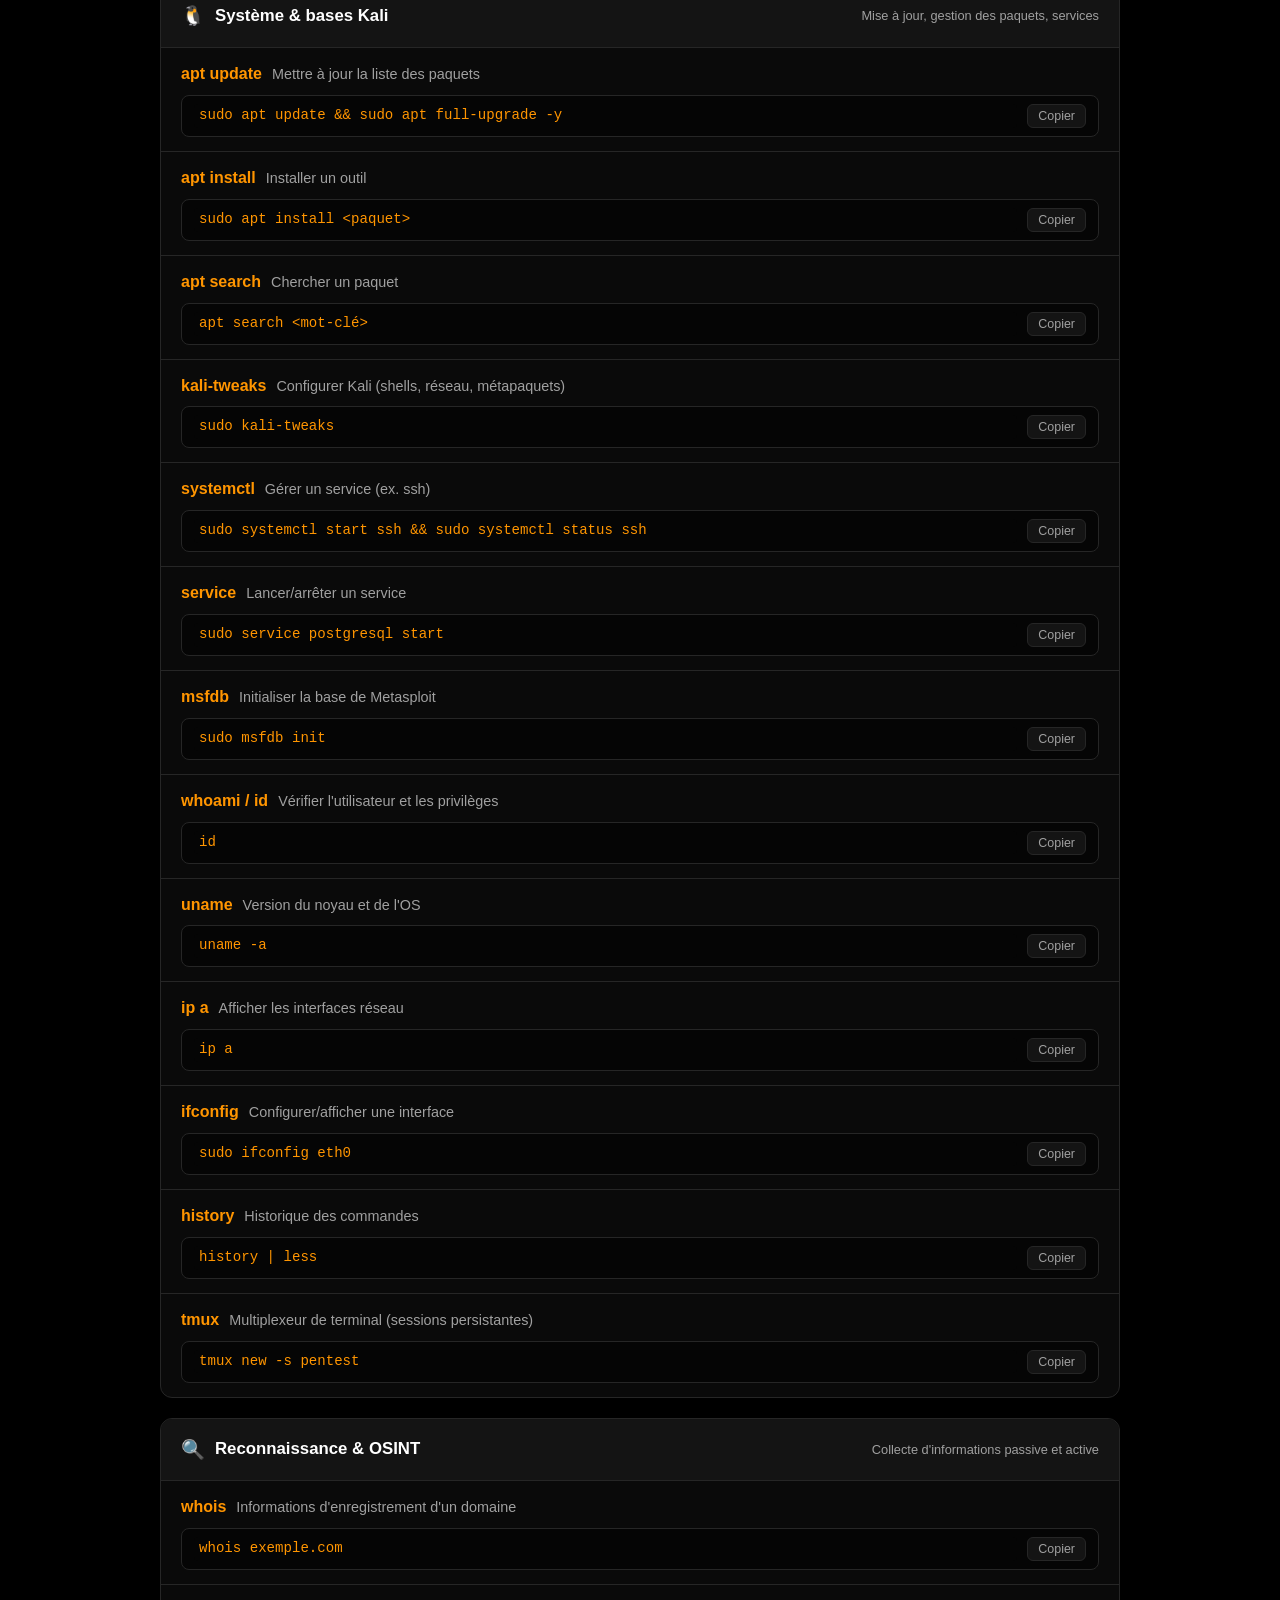
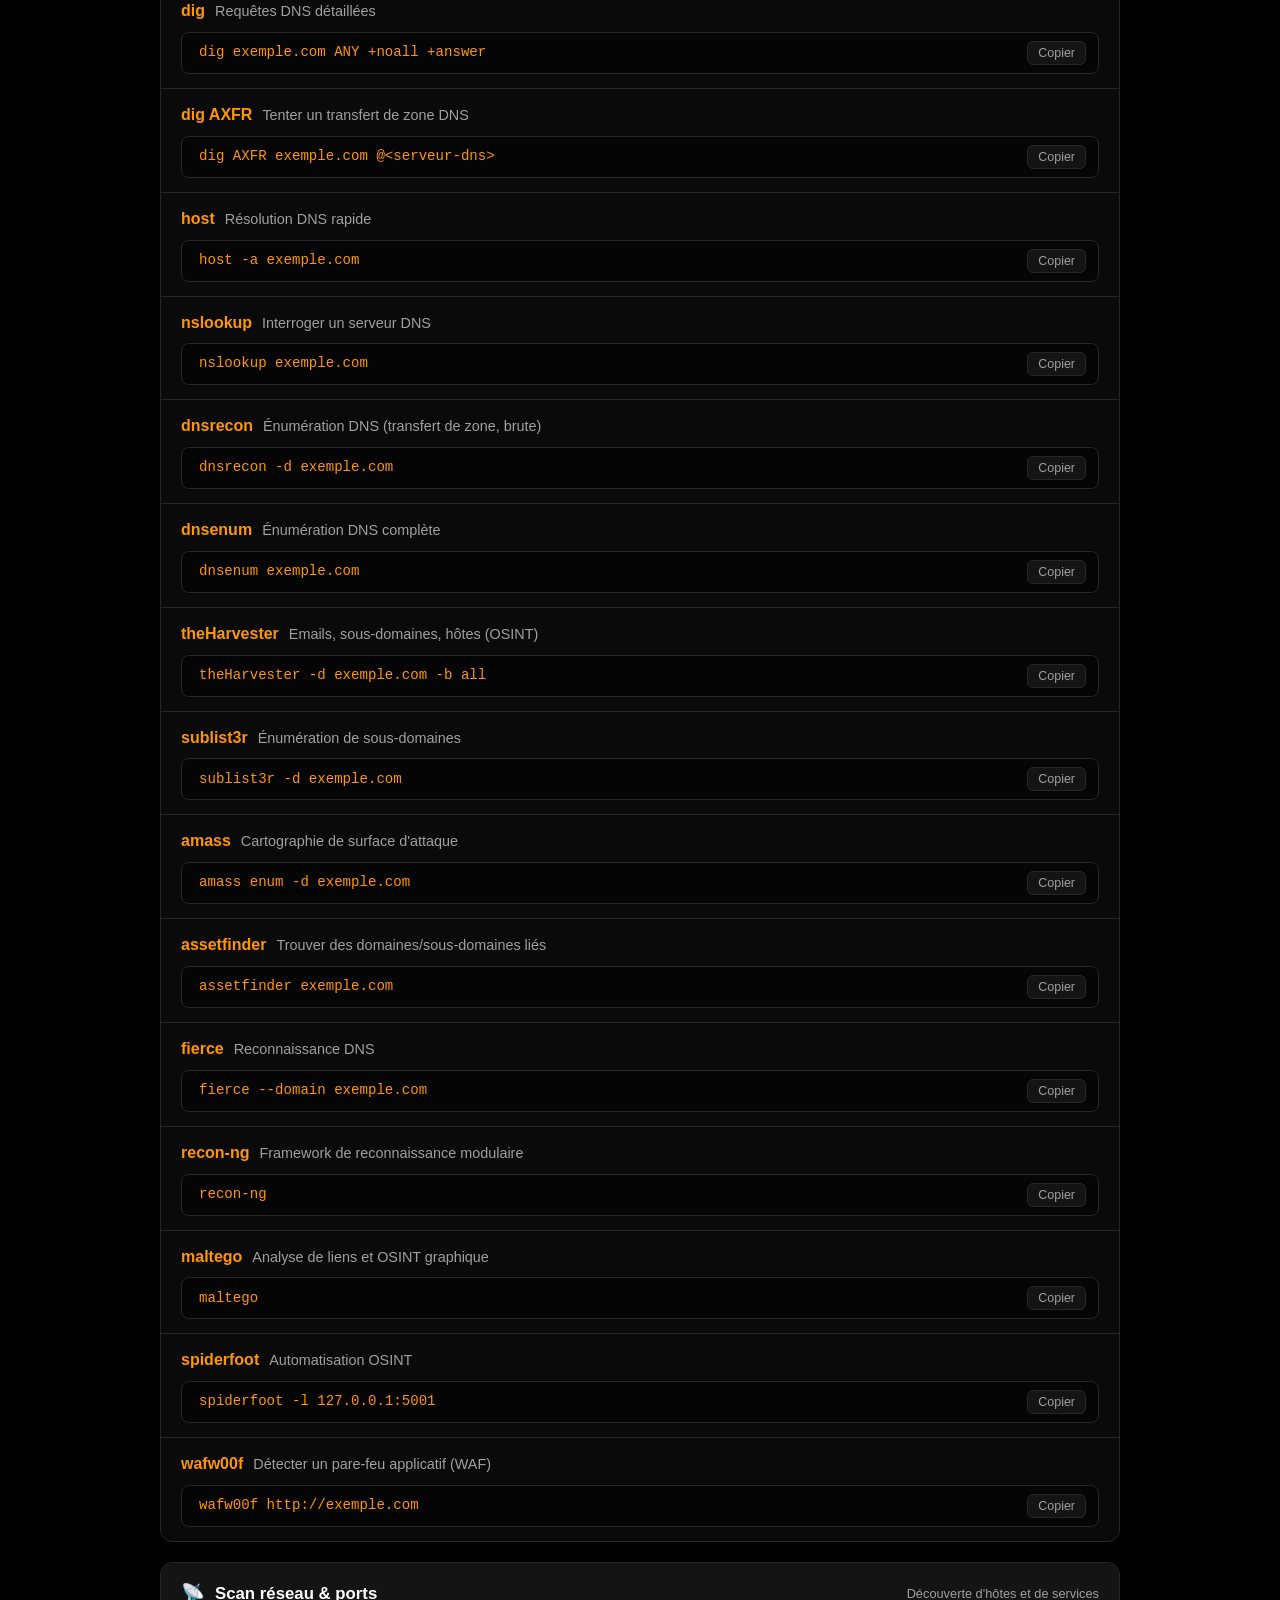
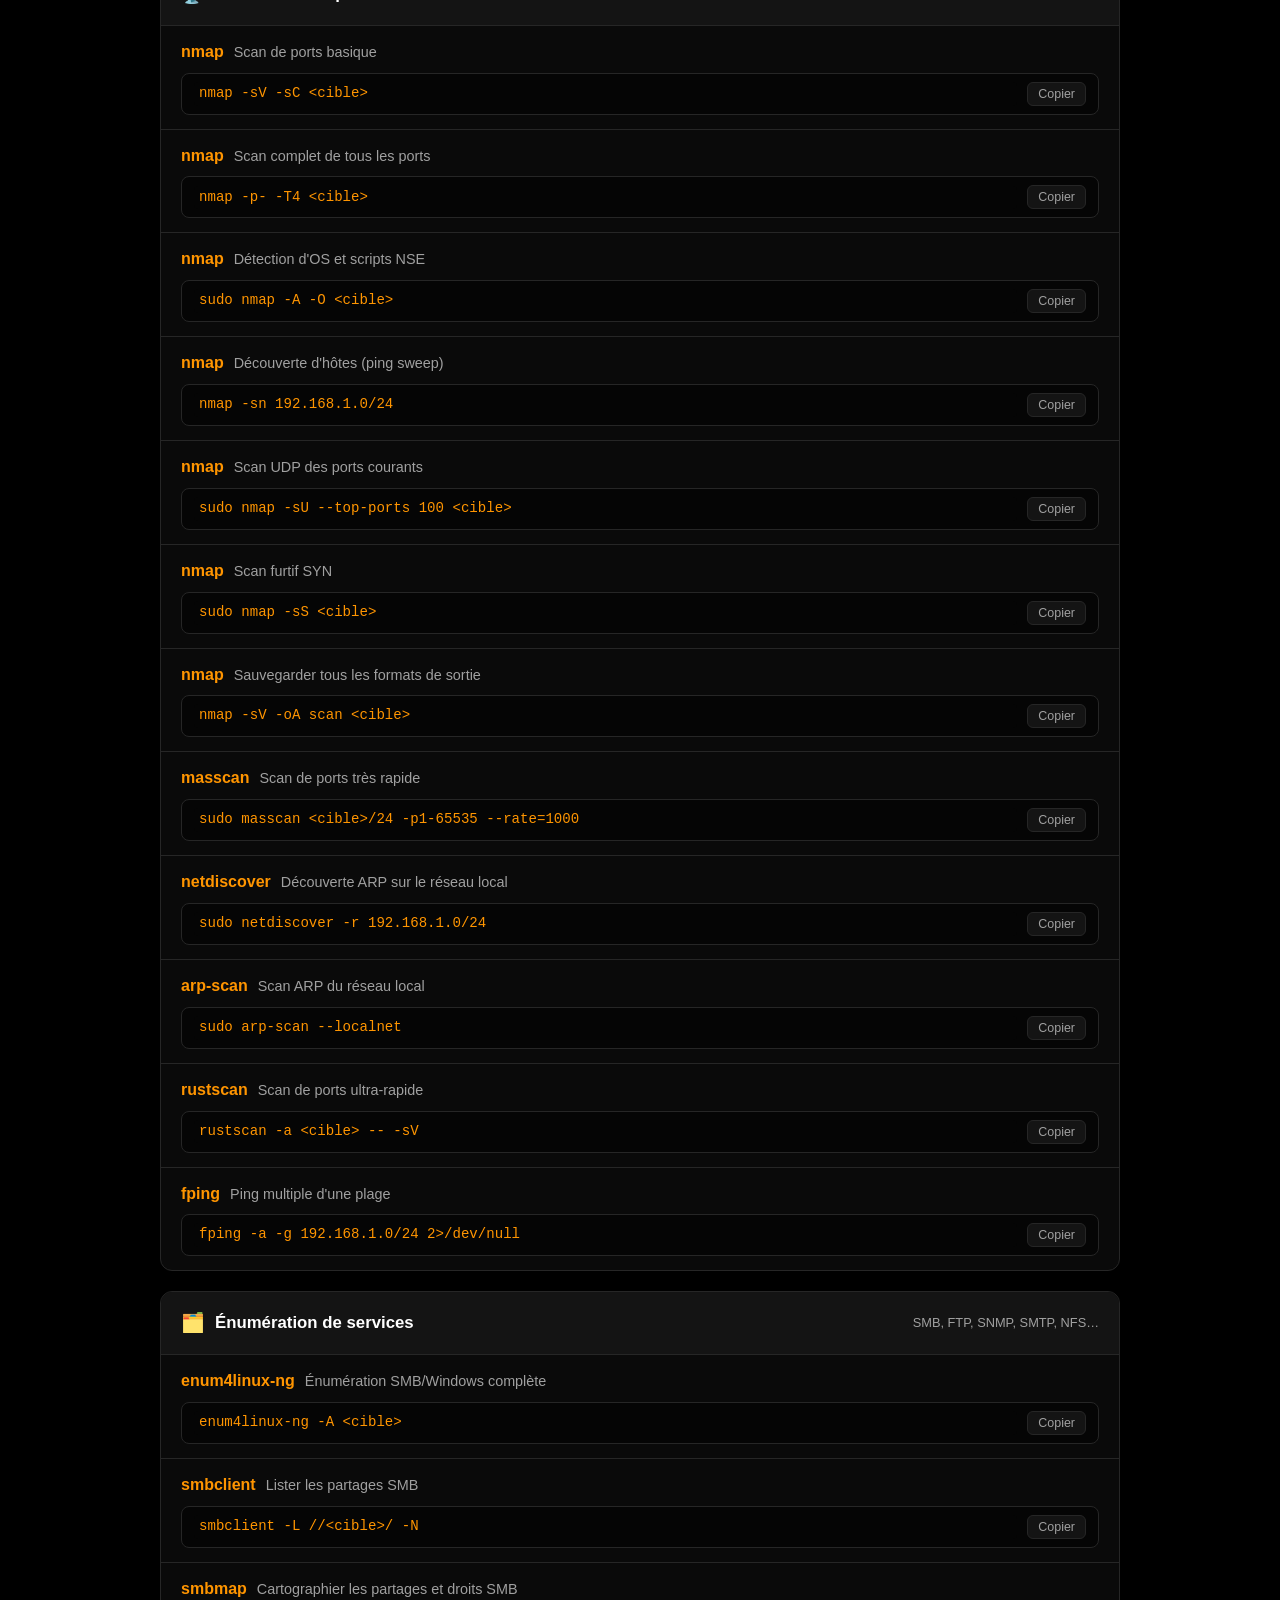
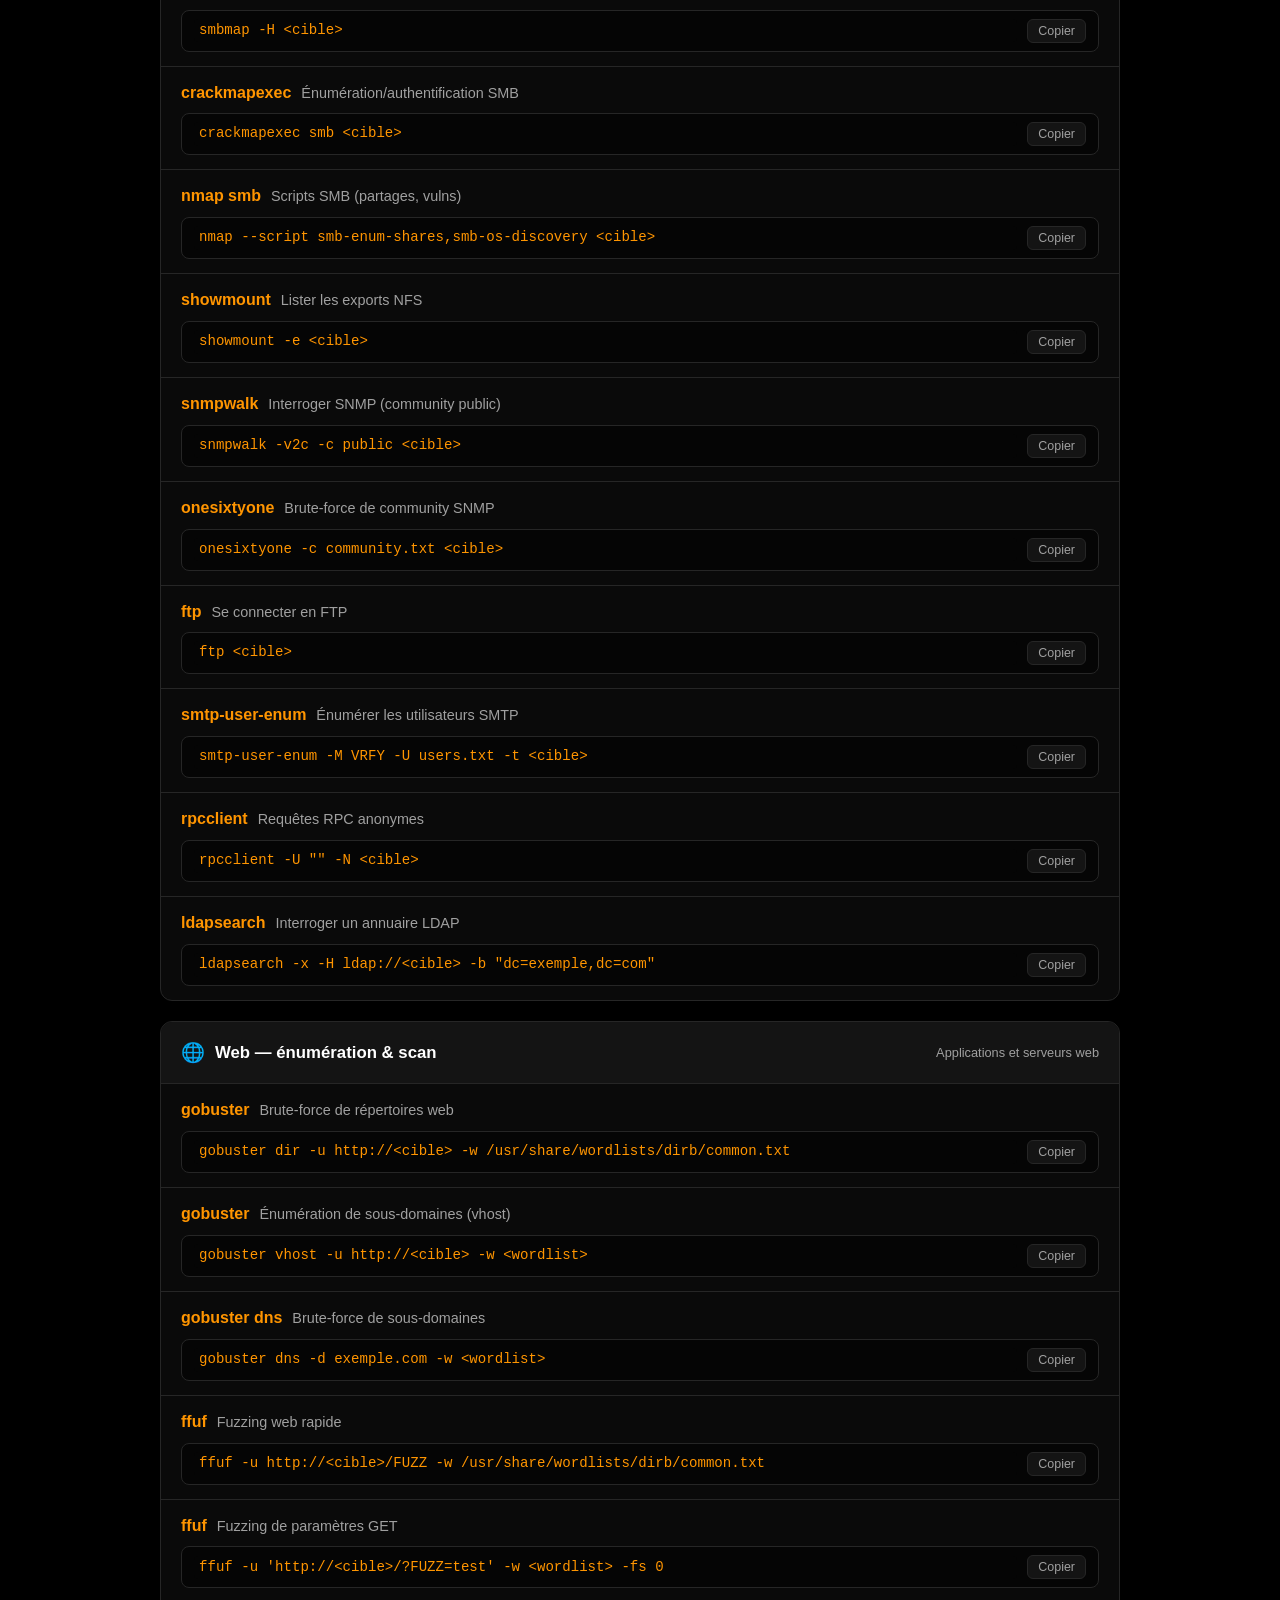
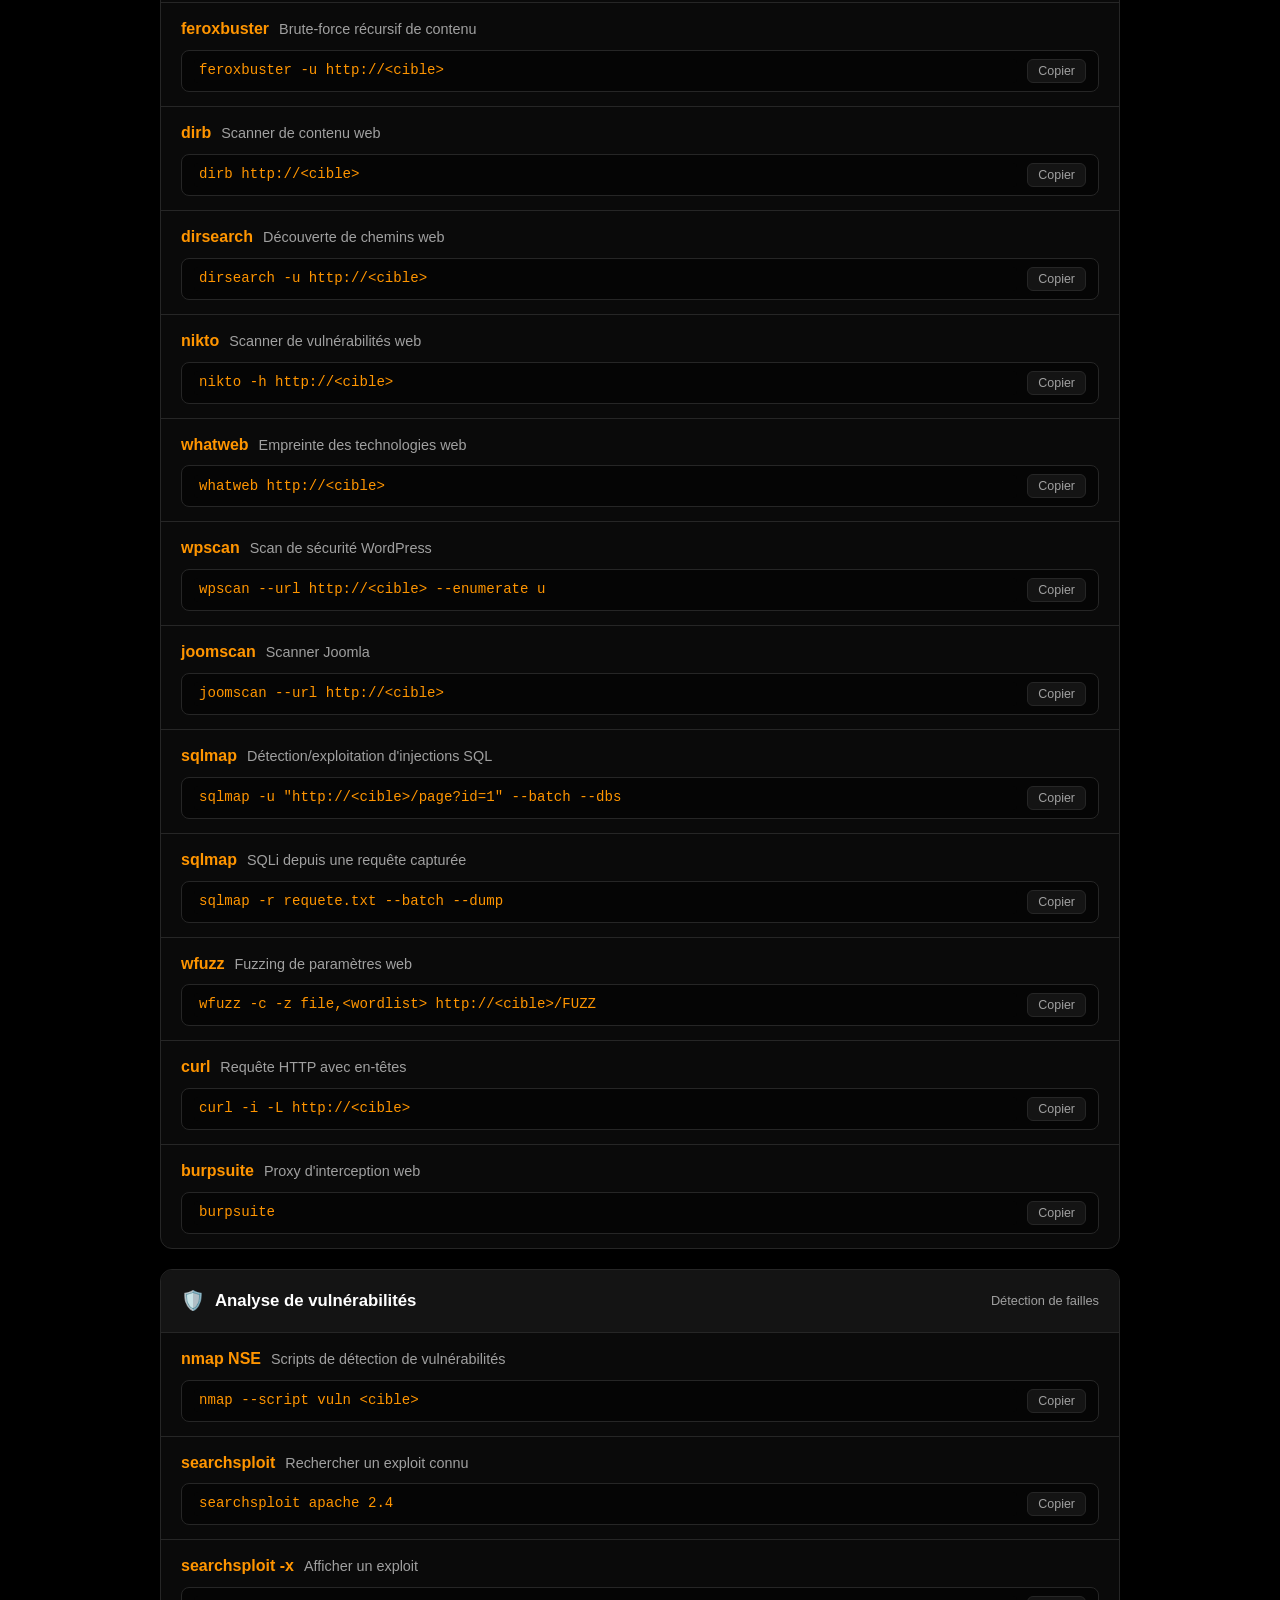
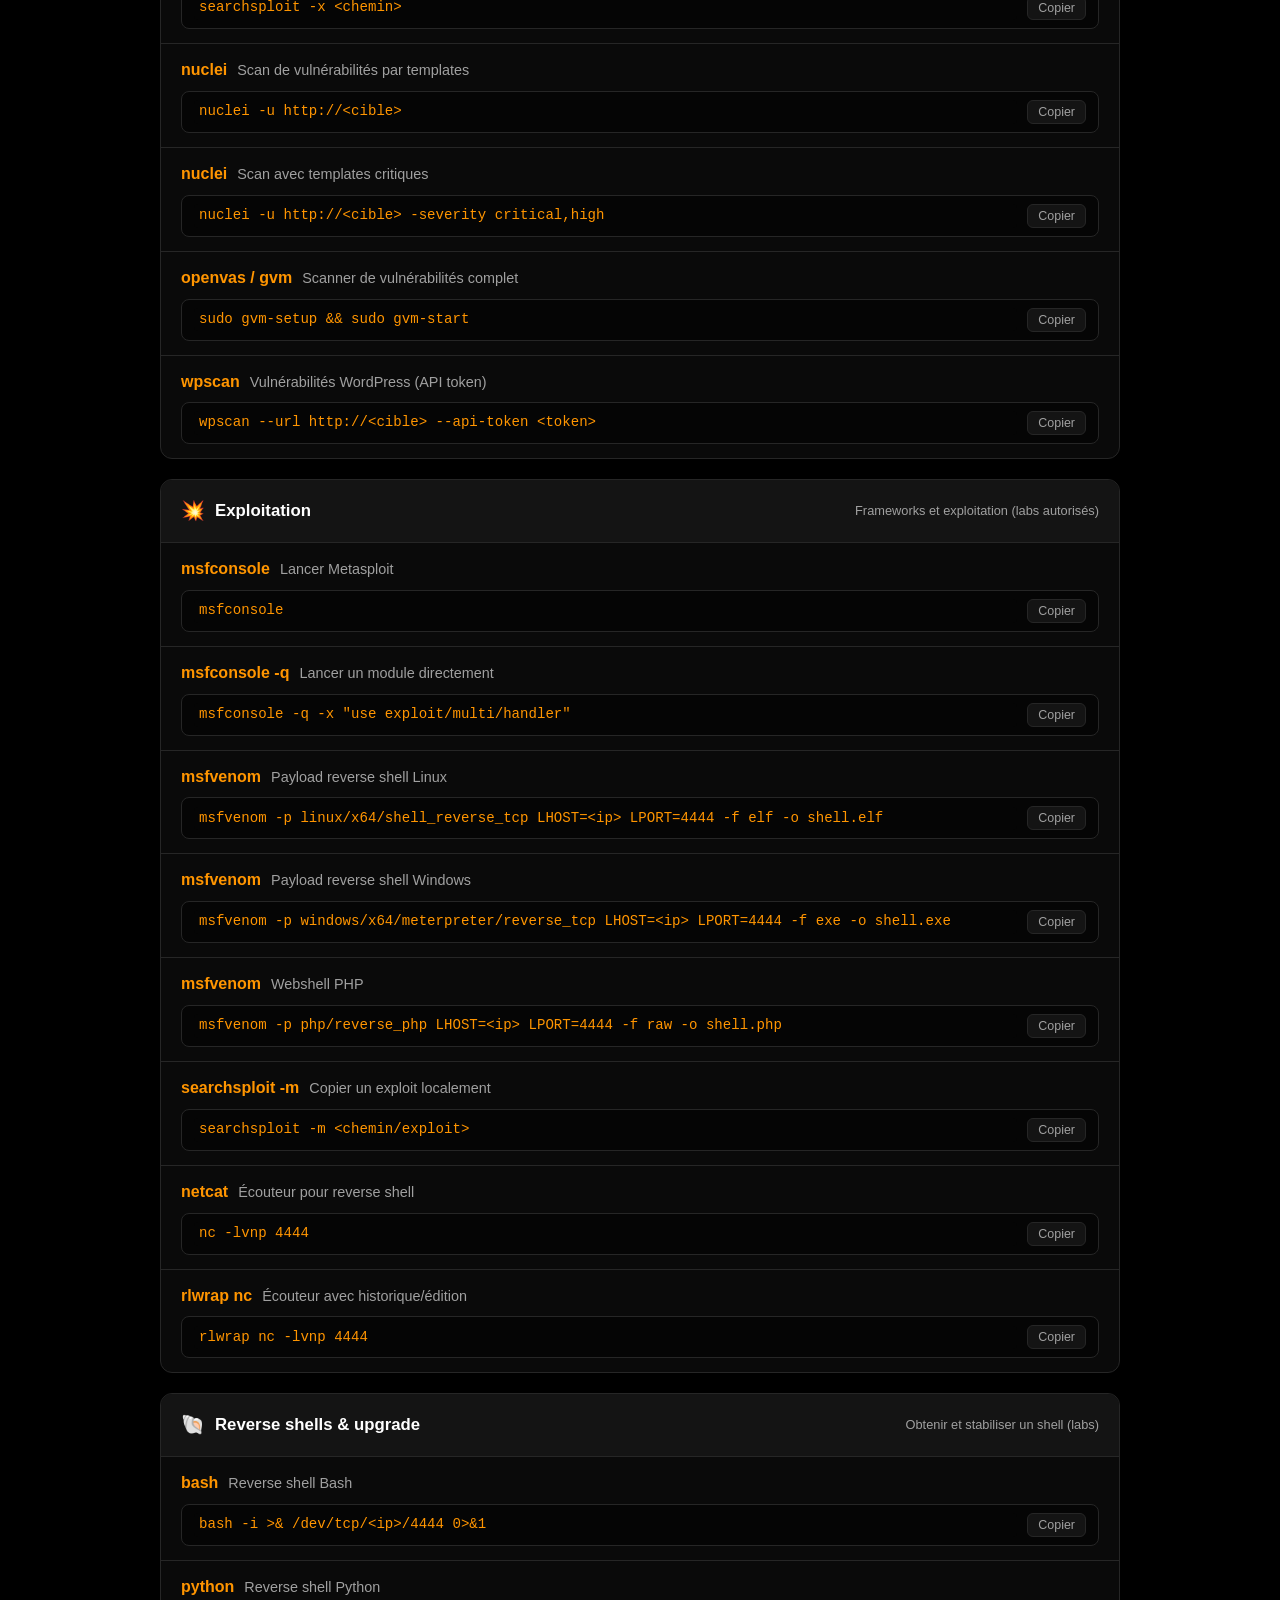
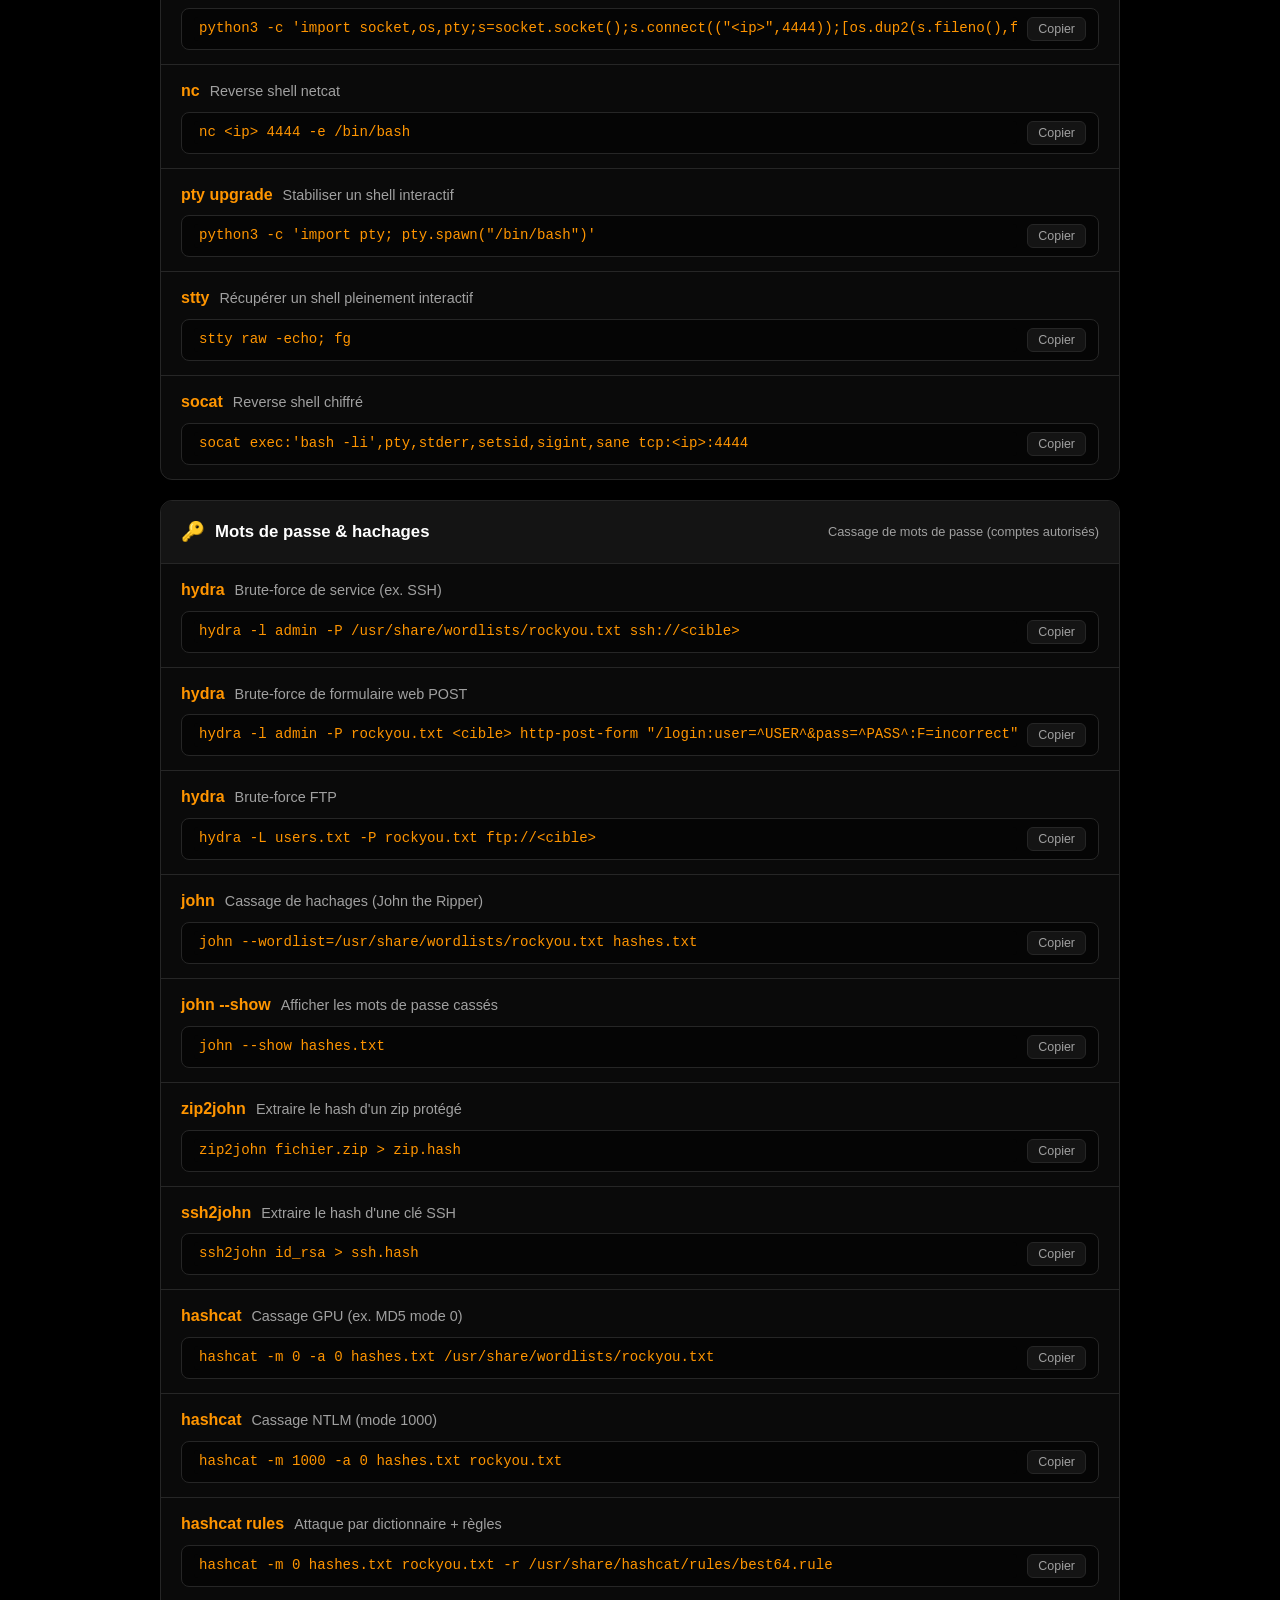
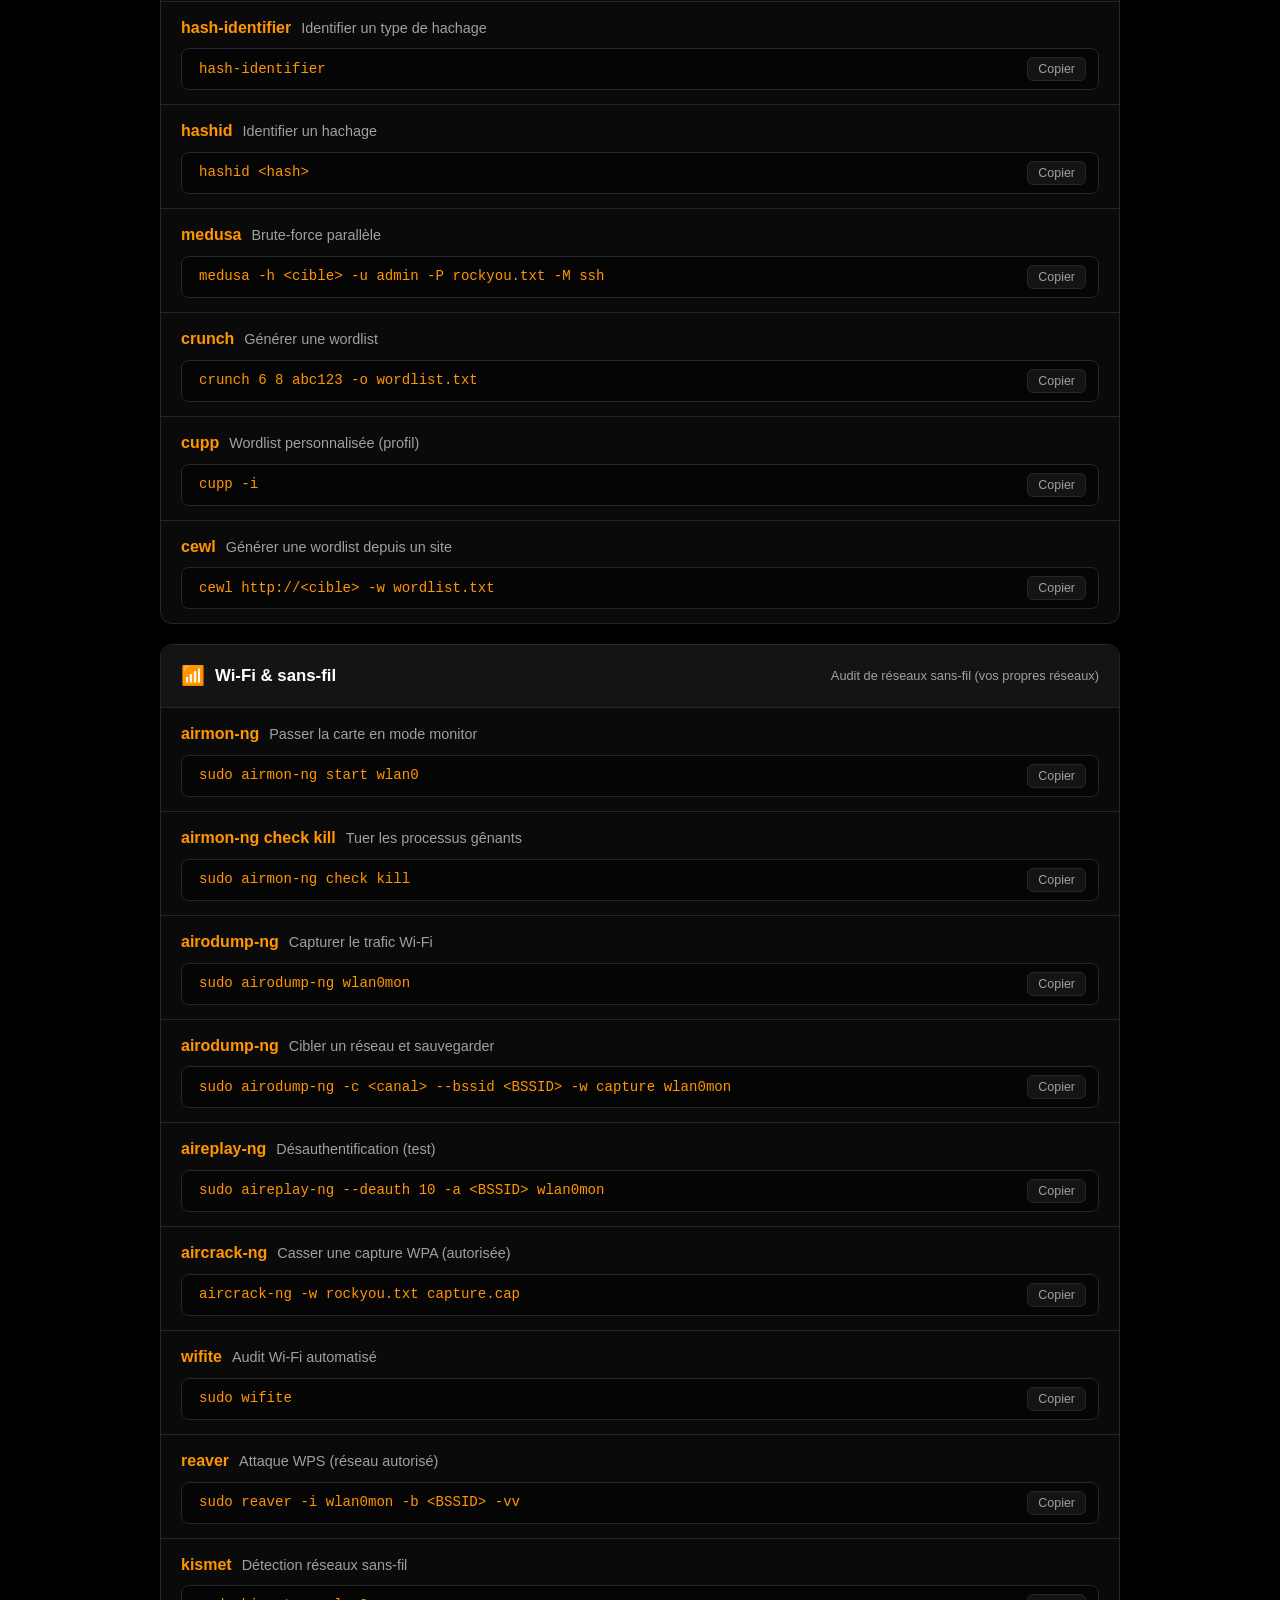
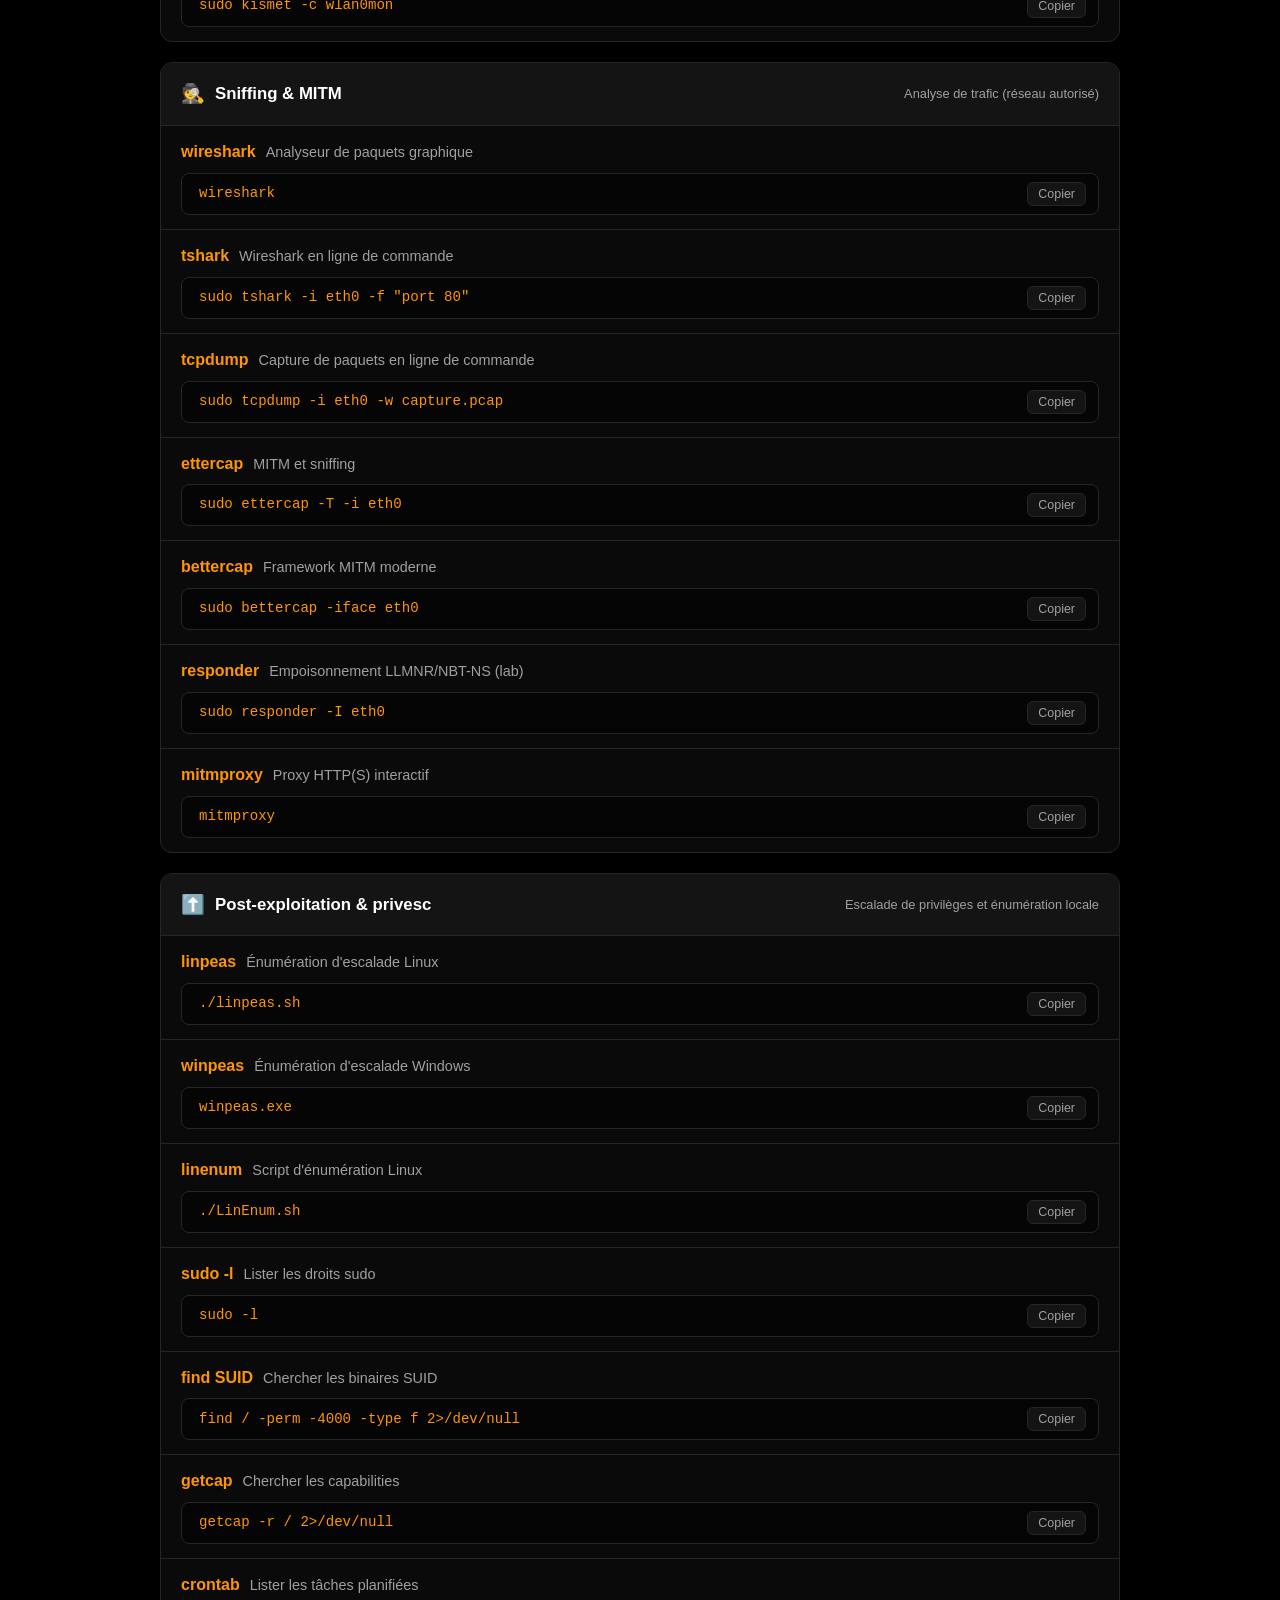
==== commit 9f8c482f: "Ajout du catalogue complet des 820 outils Kali classés par catégorie officielle - Importe la liste o" ====
--- a/index.html
+++ b/index.html
@@ -32,11 +32,16 @@
 
   <main class="wrap">
     <section class="controls">
+      <div class="views">
+        <button id="viewCheat" class="view-btn active">⭐ Aide-mémoire</button>
+        <button id="viewCatalog" class="view-btn">📚 Tous les outils (820)</button>
+      </div>
       <input type="search" id="search" placeholder="🔎 Rechercher une commande, un outil, une tâche…" autocomplete="off" />
       <div id="chips" class="chips"></div>
       <div class="actions">
         <button id="copyAll" class="action-btn">📋 Tout copier</button>
-        <a href="commandes.txt" download class="action-btn">⬇️ Télécharger .txt</a>
+        <a href="commandes.txt" download class="action-btn">⬇️ Aide-mémoire .txt</a>
+        <a href="outils-kali.txt" download class="action-btn">⬇️ Catalogue 820 outils .txt</a>
         <span id="count" class="count"></span>
       </div>
     </section>
@@ -54,6 +59,7 @@
   </footer>
 
   <script src="assets/data.js"></script>
+  <script src="assets/catalog.js"></script>
   <script src="assets/app.js"></script>
 </body>
 </html>
--- a/assets/style.css
+++ b/assets/style.css
@@ -1,29 +1,31 @@
 :root {
-  --bg: #0f1419;
-  --panel: #161b22;
-  --panel-2: #1c232c;
-  --border: #2a323c;
-  --text: #e6edf3;
-  --muted: #9aa7b4;
-  --accent: #56d364;
-  --accent-2: #58a6ff;
-  --warn-bg: #3a2a12;
+  --bg: #000000;
+  --panel: #0a0a0a;
+  --panel-2: #141414;
+  --border: #262626;
+  --text: #ffffff;
+  --muted: #a0a0a0;
+  --accent: #ff9500;
+  --accent-2: #ffb347;
+  --cmd: #ff9500;
+  --warn-bg: #2a1c05;
   --warn-border: #7a5a1e;
-  --code-bg: #0b0f14;
+  --code-bg: #050505;
   --radius: 12px;
 }
 :root[data-theme="light"] {
-  --bg: #f6f8fa;
-  --panel: #ffffff;
-  --panel-2: #f0f3f6;
-  --border: #d0d7de;
-  --text: #1f2328;
-  --muted: #5a6673;
-  --accent: #1a7f37;
-  --accent-2: #0969da;
-  --warn-bg: #fff8e6;
-  --warn-border: #e3c766;
-  --code-bg: #f0f3f6;
+  --bg: #b8b8b8;
+  --panel: #cfcfcf;
+  --panel-2: #c2c2c2;
+  --border: #9a9a9a;
+  --text: #000000;
+  --muted: #3d3d3d;
+  --accent: #c25e00;
+  --accent-2: #c25e00;
+  --cmd: #c25e00;
+  --warn-bg: #d4c9a8;
+  --warn-border: #a08d5a;
+  --code-bg: #dcdcdc;
 }
 
 * { box-sizing: border-box; }
@@ -68,6 +70,21 @@
 }
 
 .controls { padding: 28px 0 10px; }
+.views { display: flex; gap: 8px; margin-bottom: 16px; }
+.view-btn {
+  flex: 1;
+  padding: 12px 16px;
+  border: 1px solid var(--border);
+  background: var(--panel);
+  color: var(--muted);
+  border-radius: var(--radius);
+  cursor: pointer;
+  font-size: .95rem;
+  font-weight: 600;
+  transition: .15s;
+}
+.view-btn:hover { color: var(--text); border-color: var(--accent); }
+.view-btn.active { background: var(--accent); border-color: var(--accent); color: var(--bg); }
 #search {
   width: 100%;
   padding: 14px 16px;
@@ -153,7 +170,7 @@
   flex: 1;
   font-family: "SFMono-Regular", Consolas, "Liberation Mono", monospace;
   font-size: .88rem;
-  color: var(--text);
+  color: var(--cmd);
   overflow-x: auto;
   white-space: pre;
 }
@@ -170,6 +187,20 @@
 .copy-btn:hover { color: var(--text); border-color: var(--accent-2); }
 .copy-btn.copied { color: var(--accent); border-color: var(--accent); }
 
+/* Catalogue — binaires par outil */
+.bins { margin-top: 8px; }
+.bins summary {
+  cursor: pointer;
+  color: var(--accent-2);
+  font-size: .82rem;
+  padding: 4px 0;
+  user-select: none;
+}
+.bins summary:hover { color: var(--accent); }
+.bin { margin-top: 8px; }
+.bin-desc { color: var(--muted); font-size: .85rem; }
+.bins .cmd-code { margin-top: 4px; }
+
 .empty { text-align: center; color: var(--muted); padding: 40px 0; }
 
 .site-footer {
@@ -182,7 +213,7 @@
 .muted { color: var(--muted); }
 code { background: var(--code-bg); padding: 1px 5px; border-radius: 4px; font-size: .85em; }
 
-mark { background: var(--accent-2); color: #fff; border-radius: 3px; padding: 0 2px; }
+mark { background: var(--accent-2); color: #000; border-radius: 3px; padding: 0 2px; }
 
 @media (max-width: 600px) {
   .site-header .wrap { flex-direction: column; gap: 10px; align-items: flex-start; }
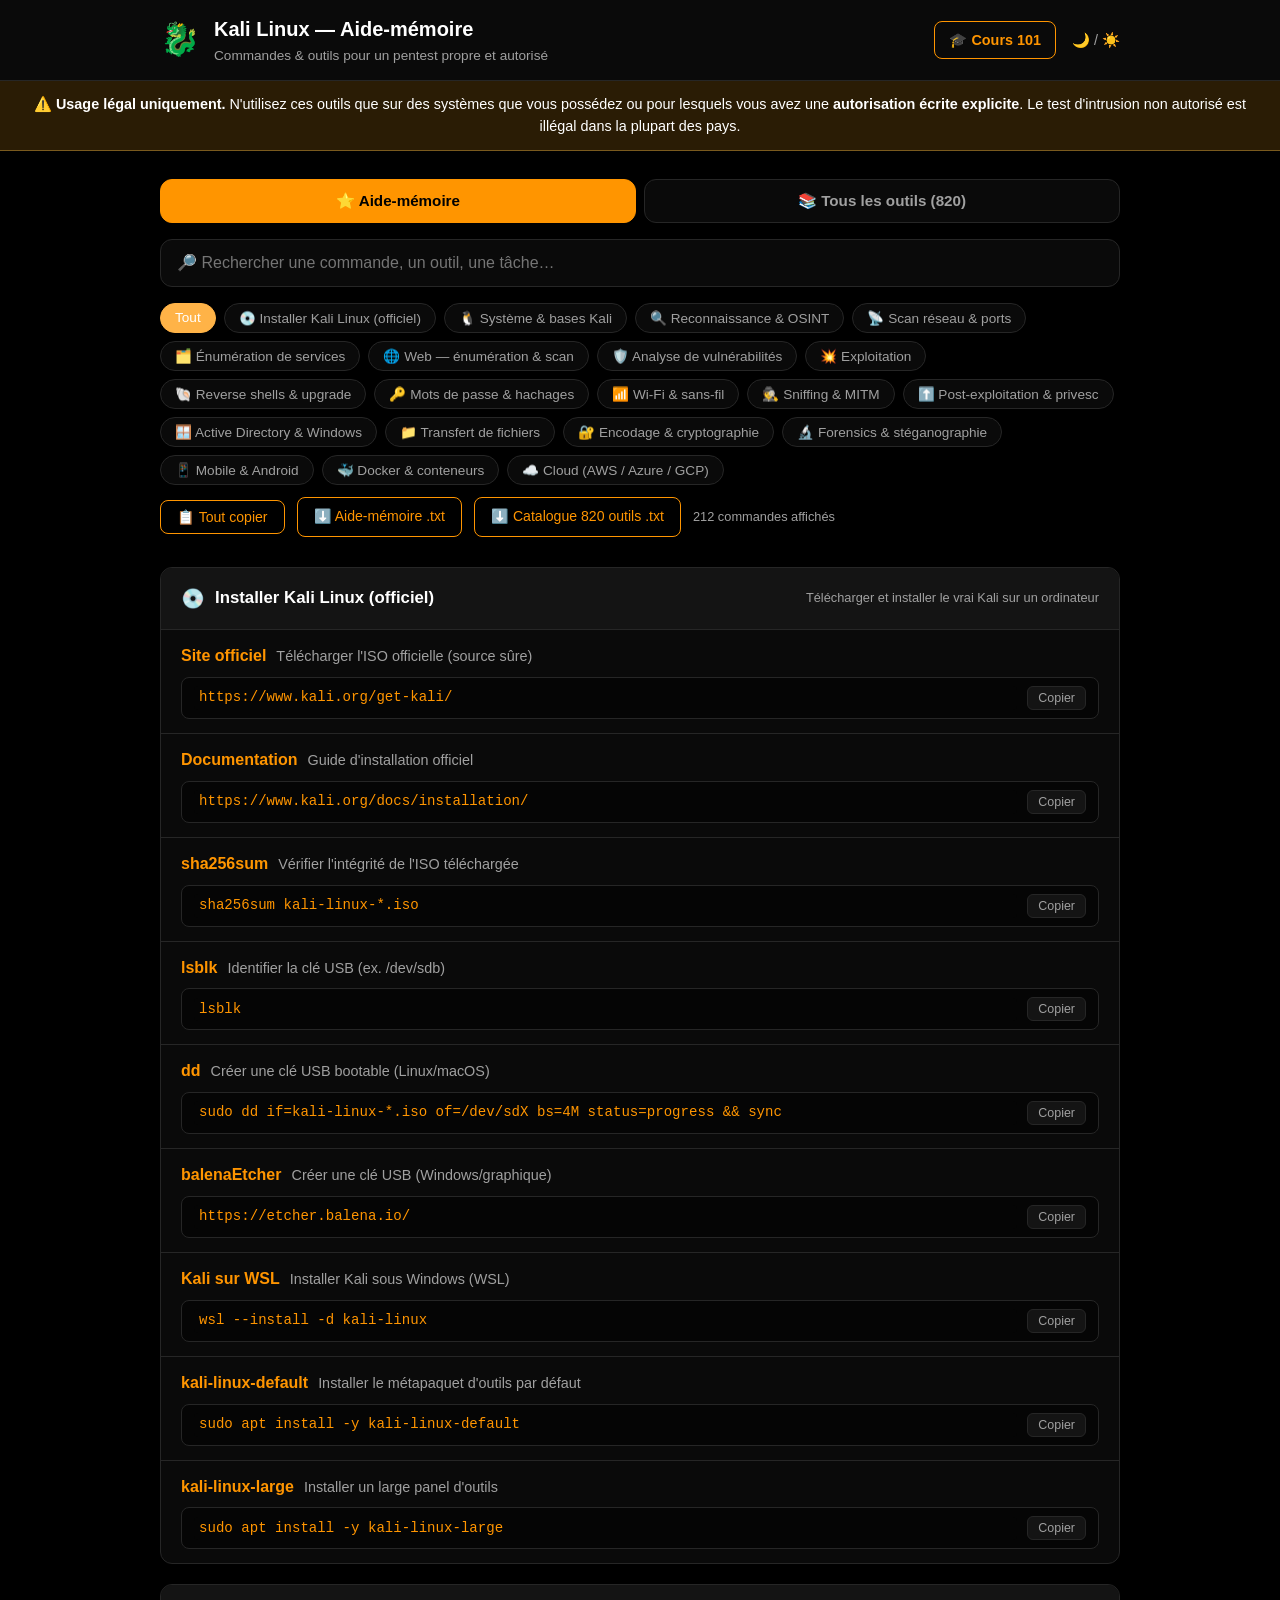
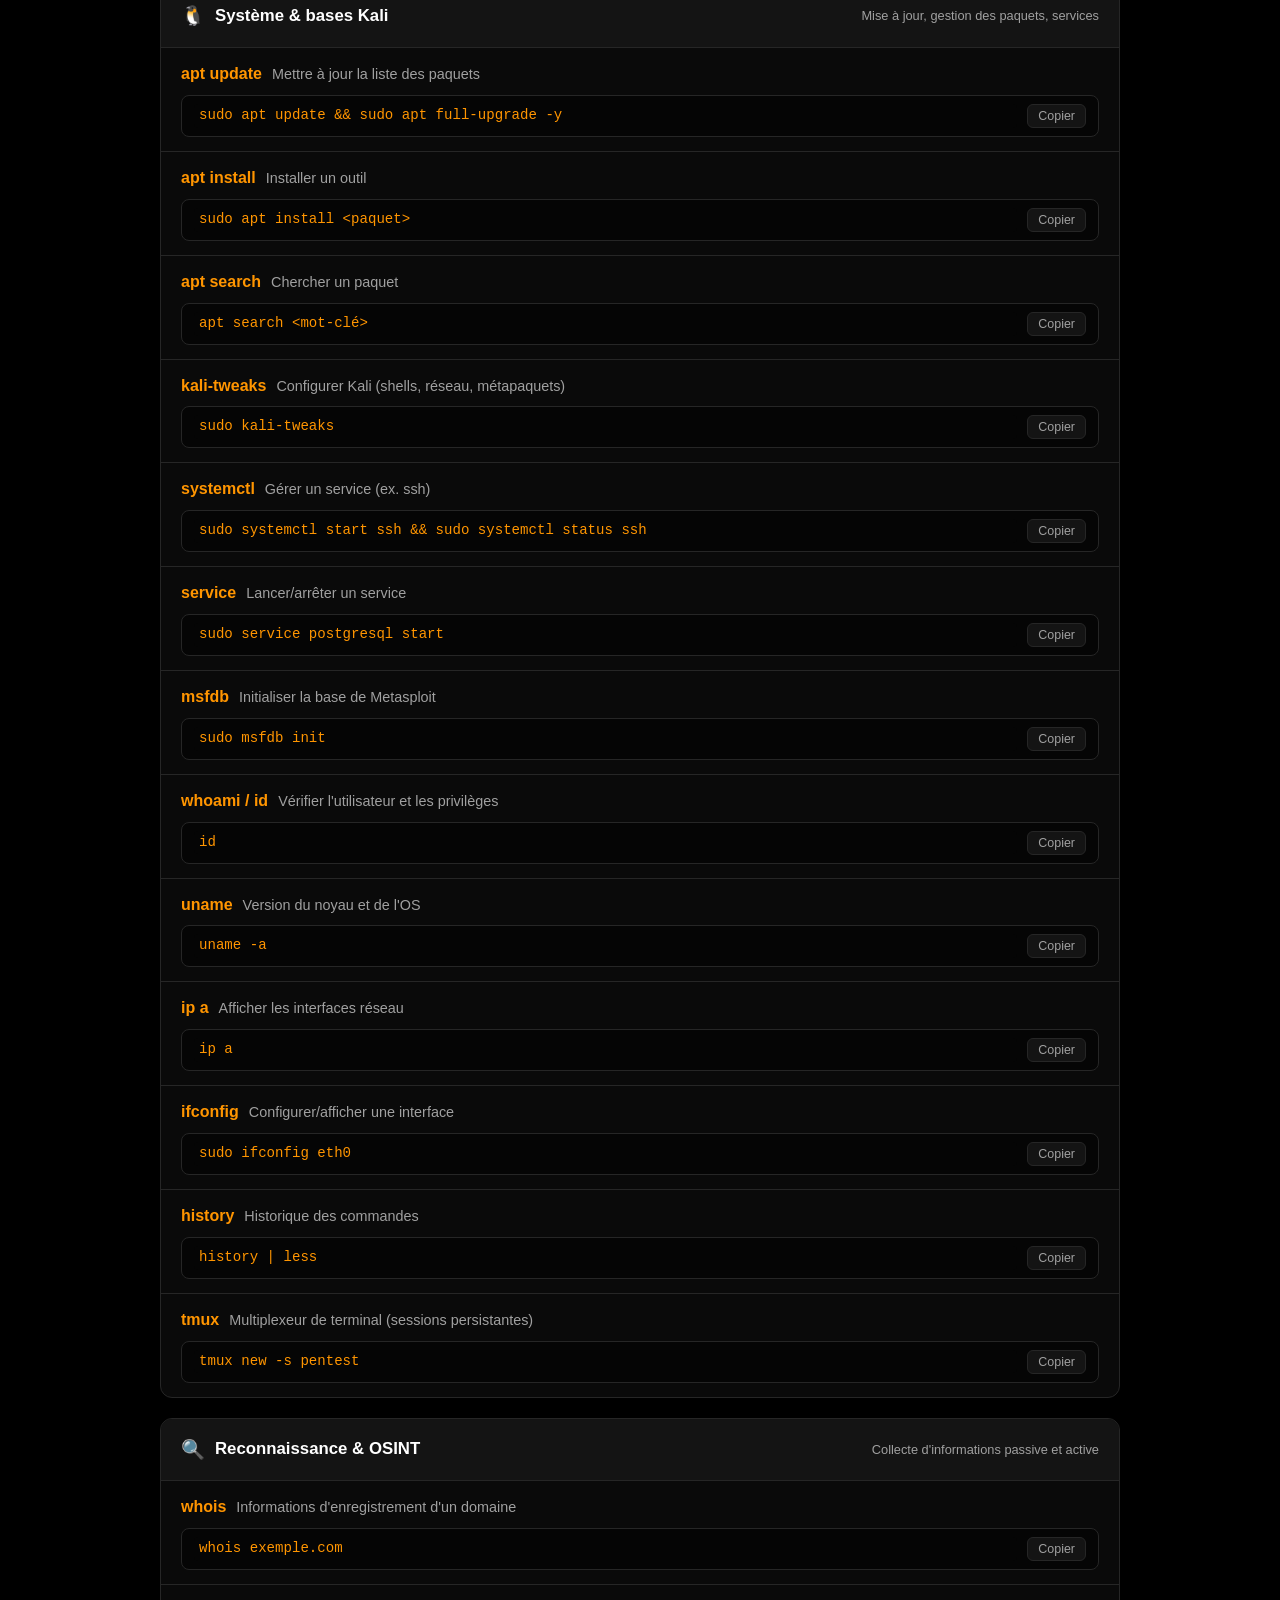
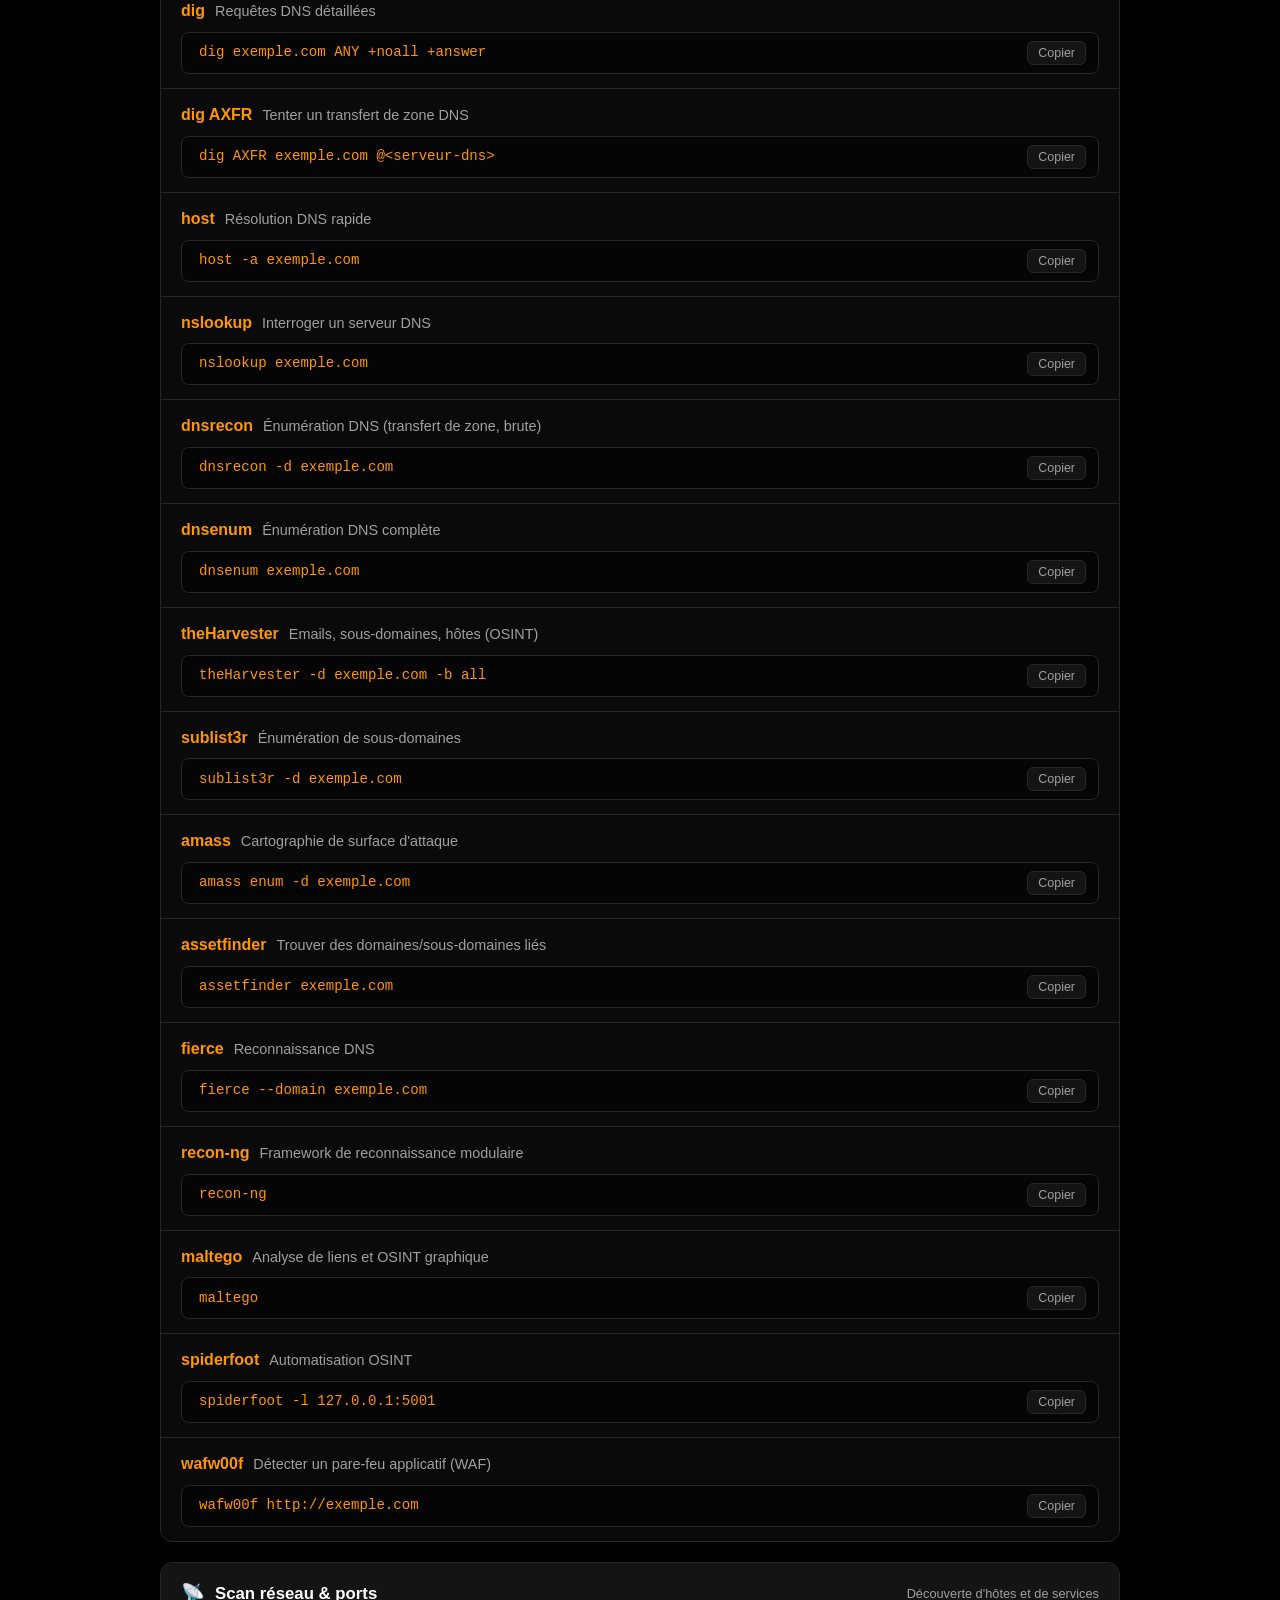
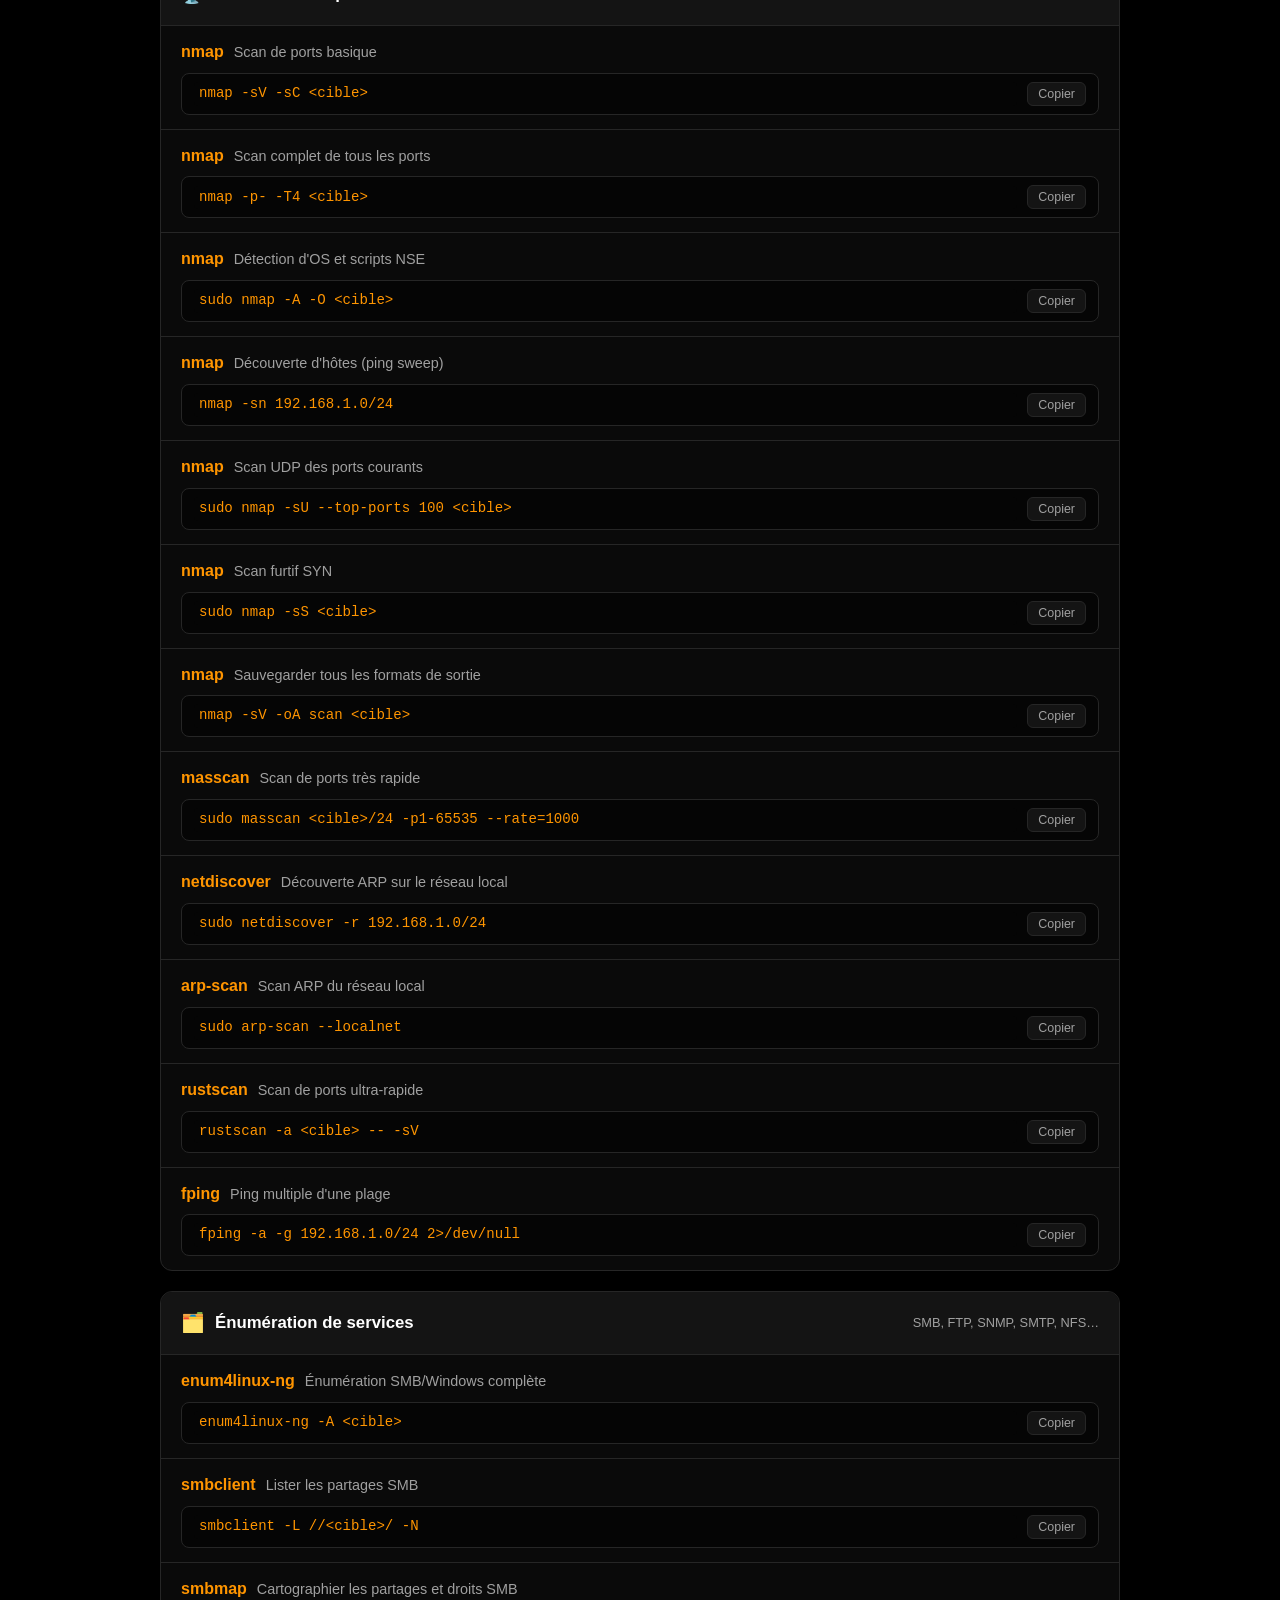
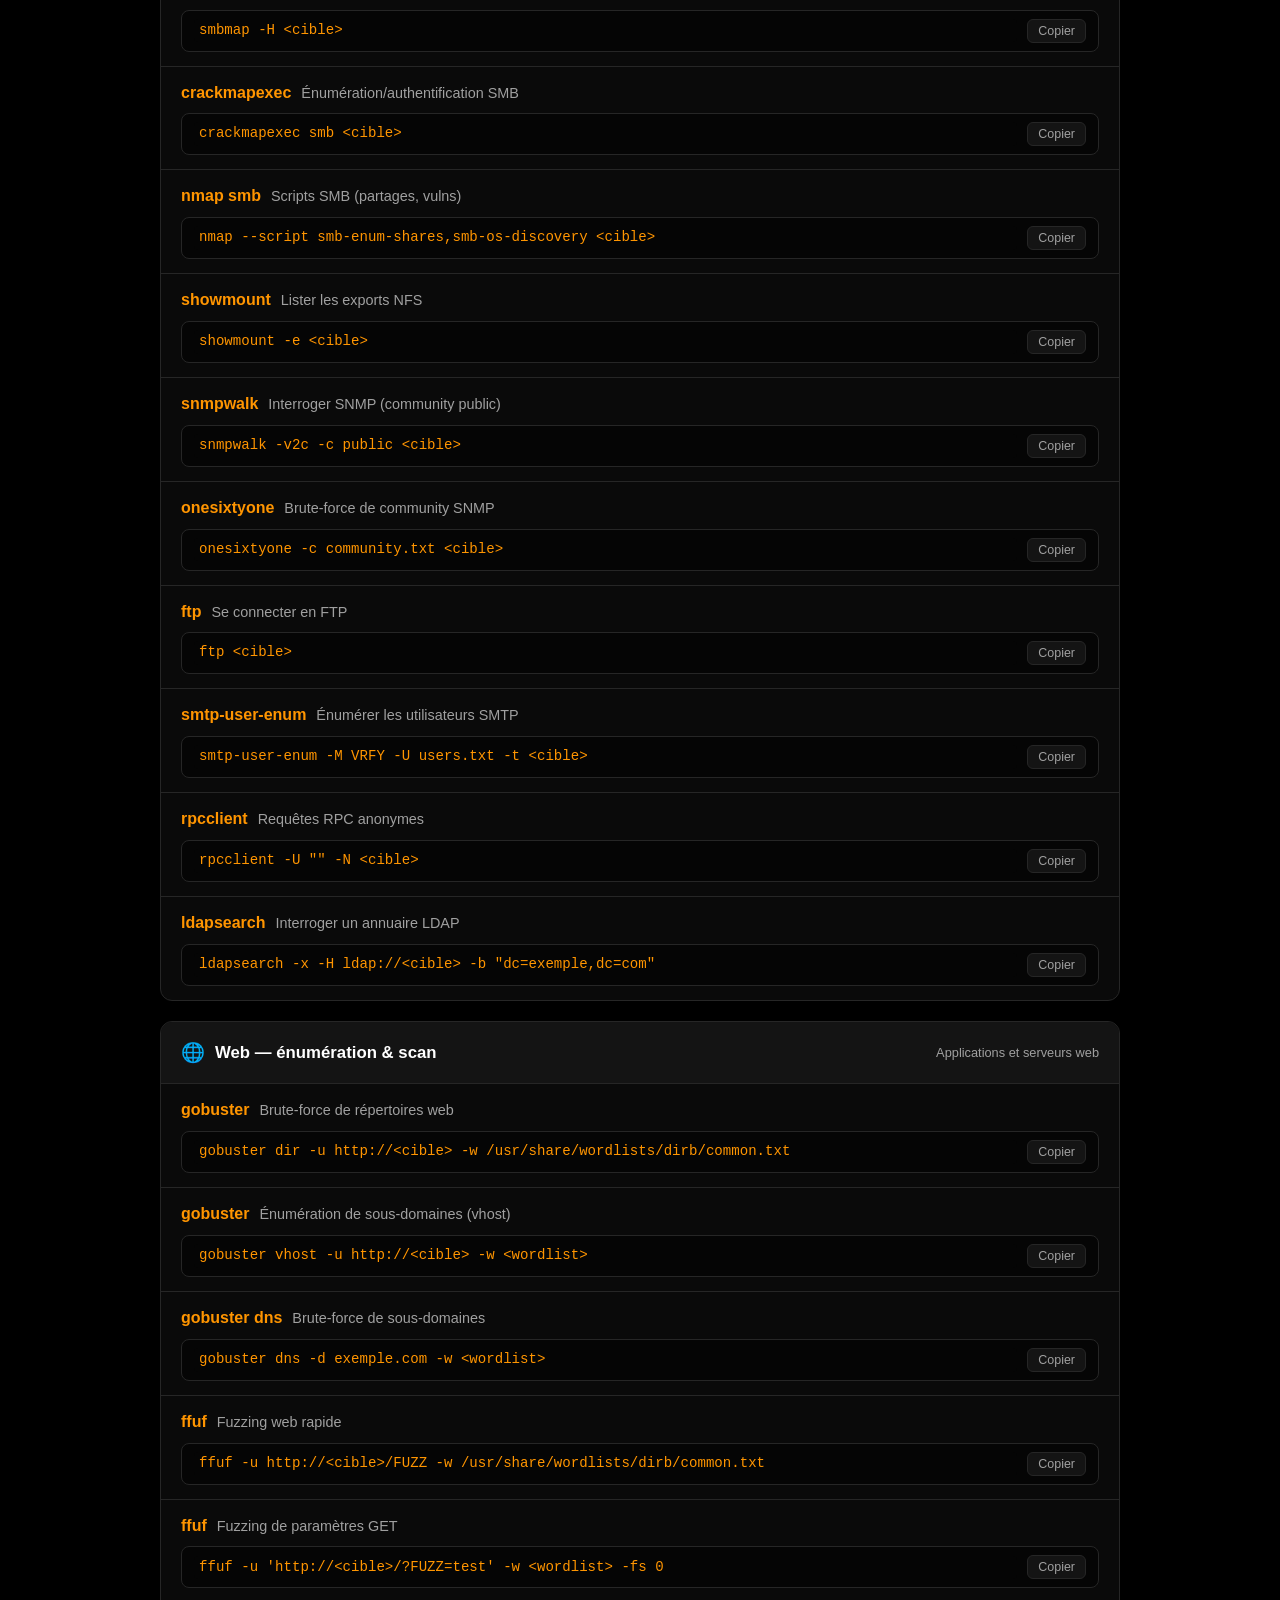
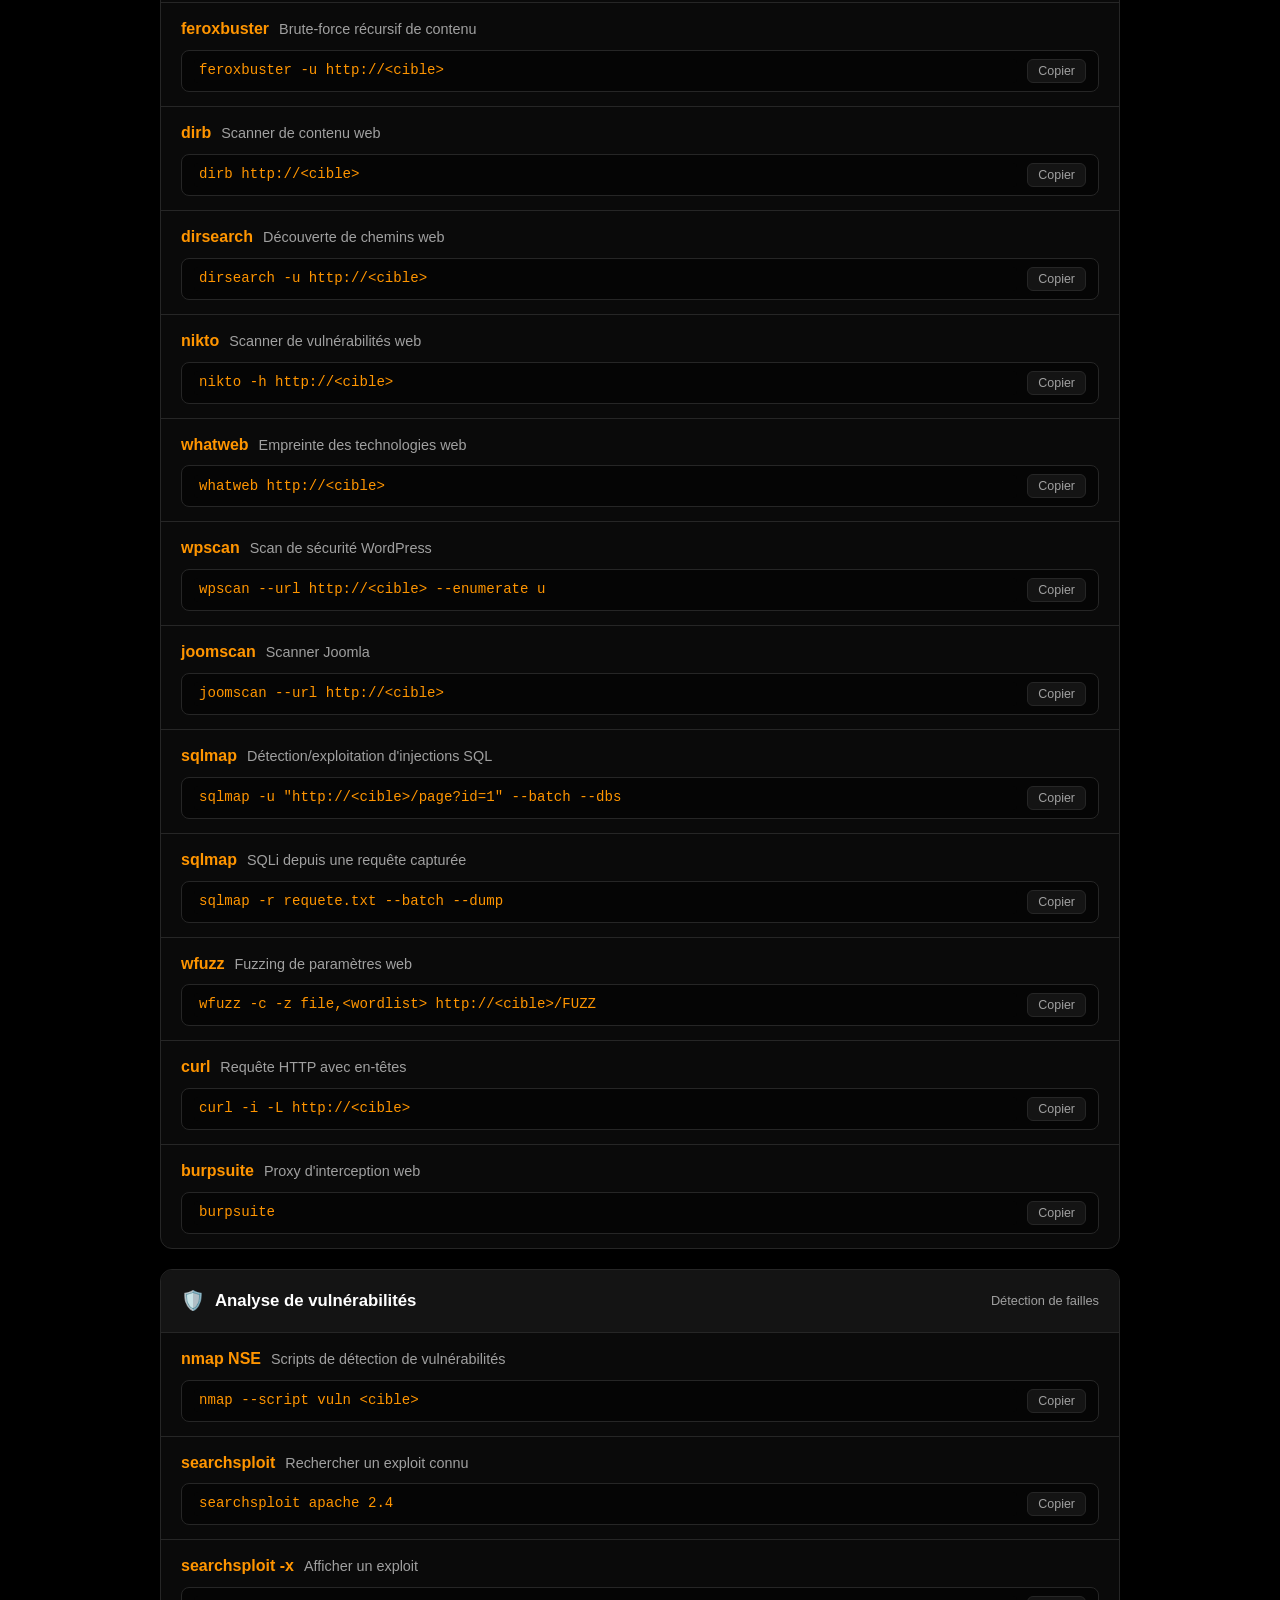
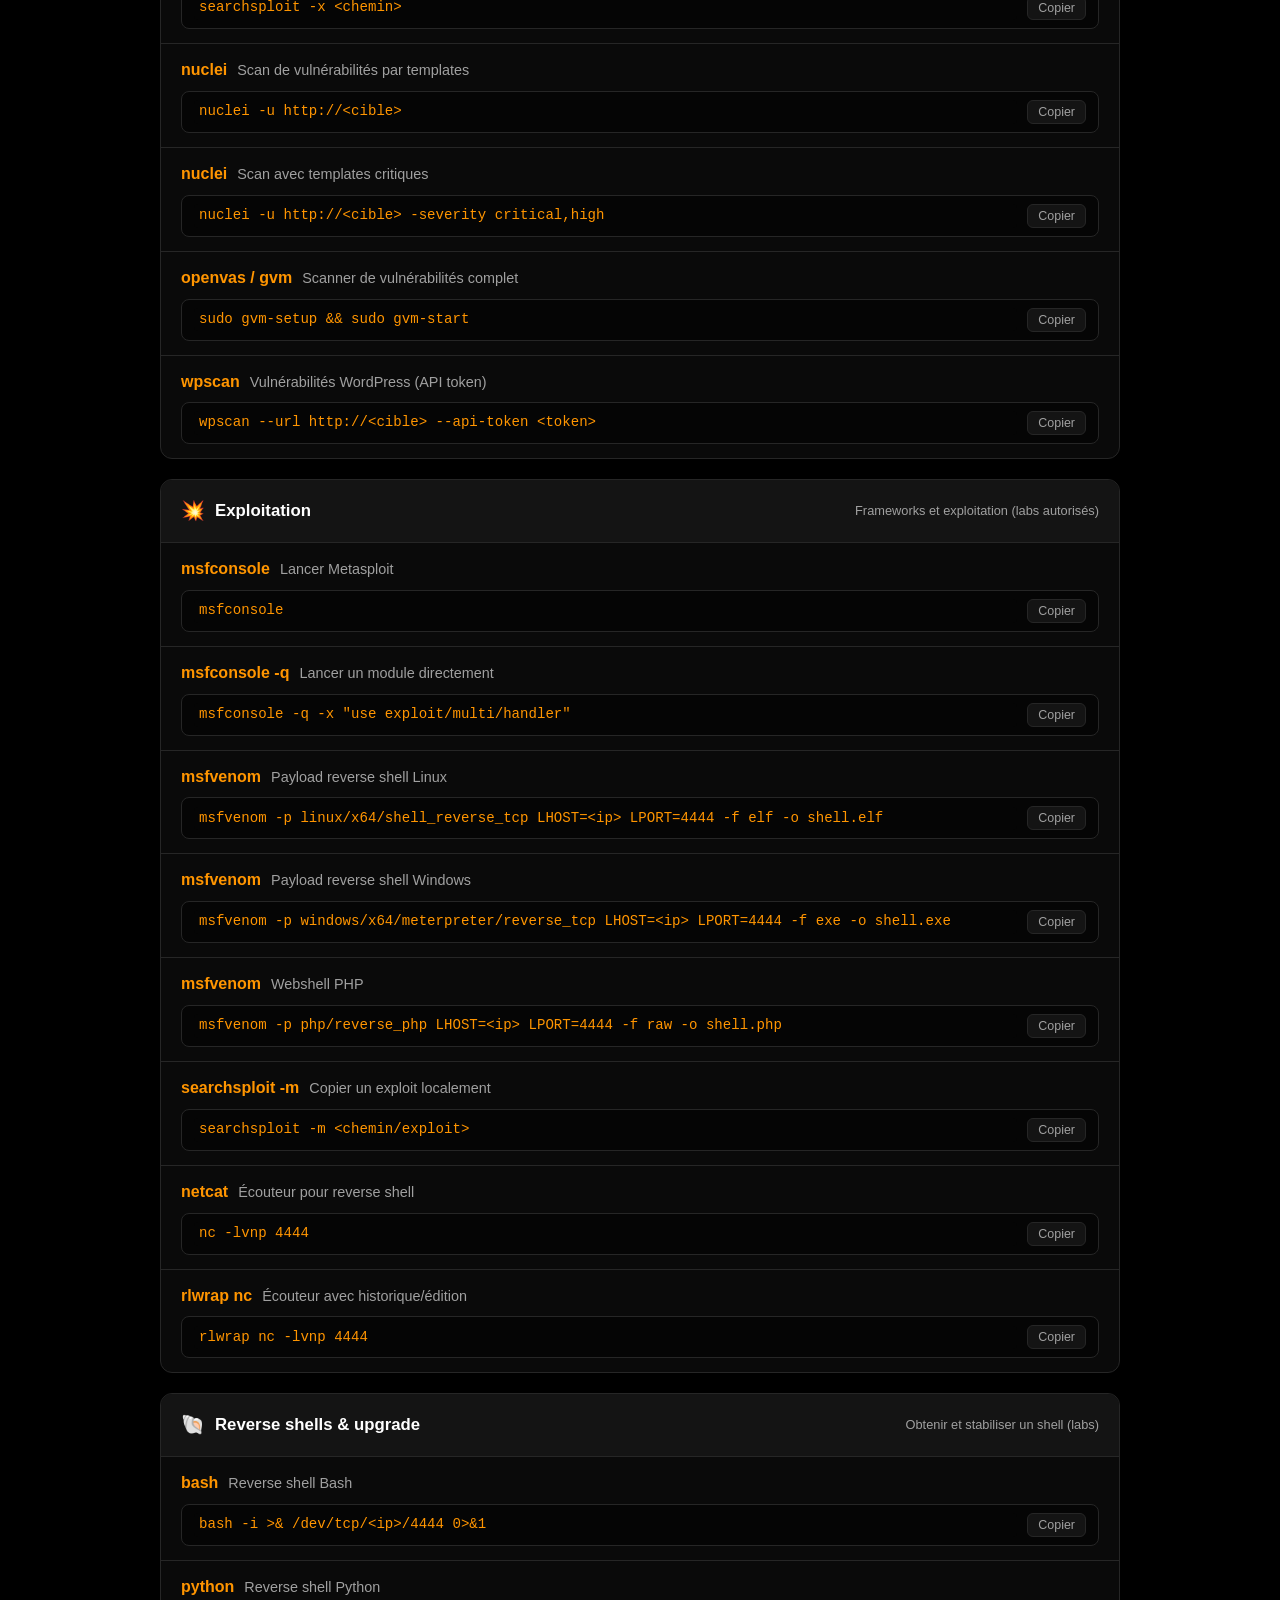
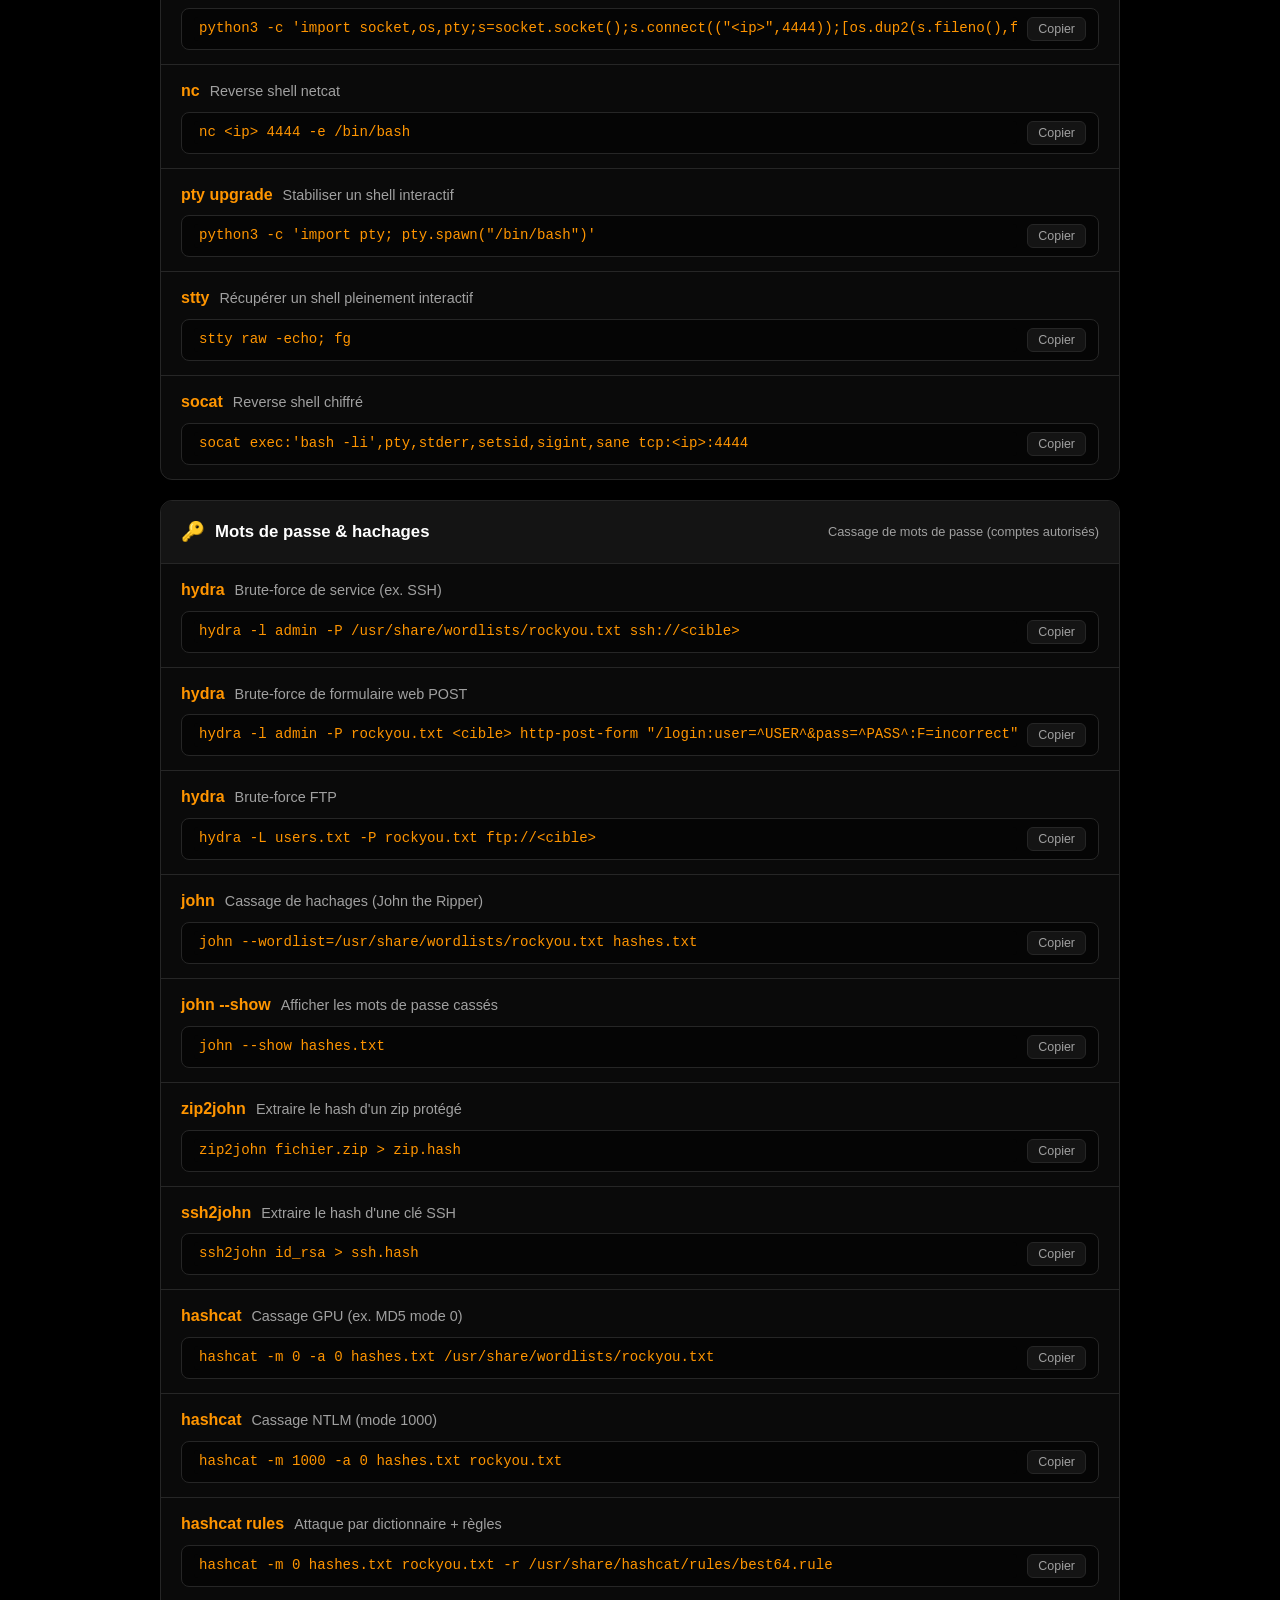
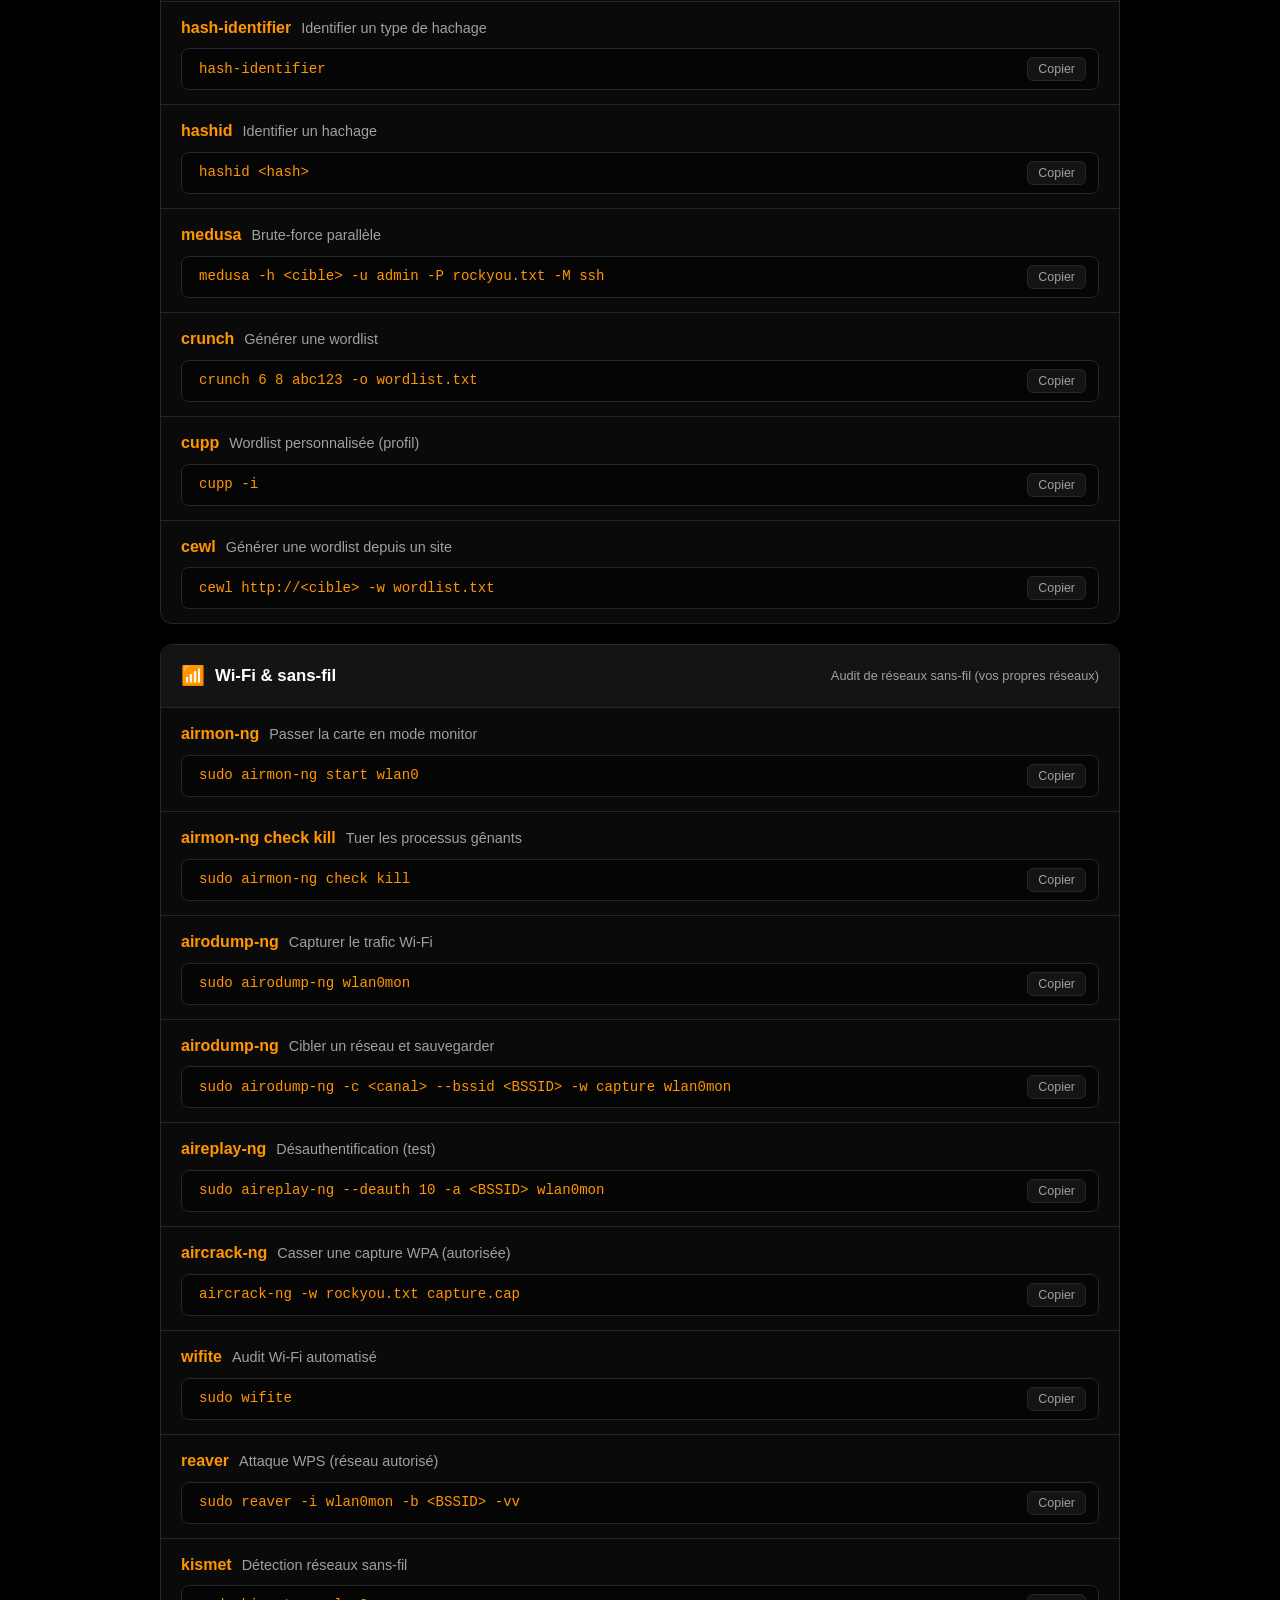
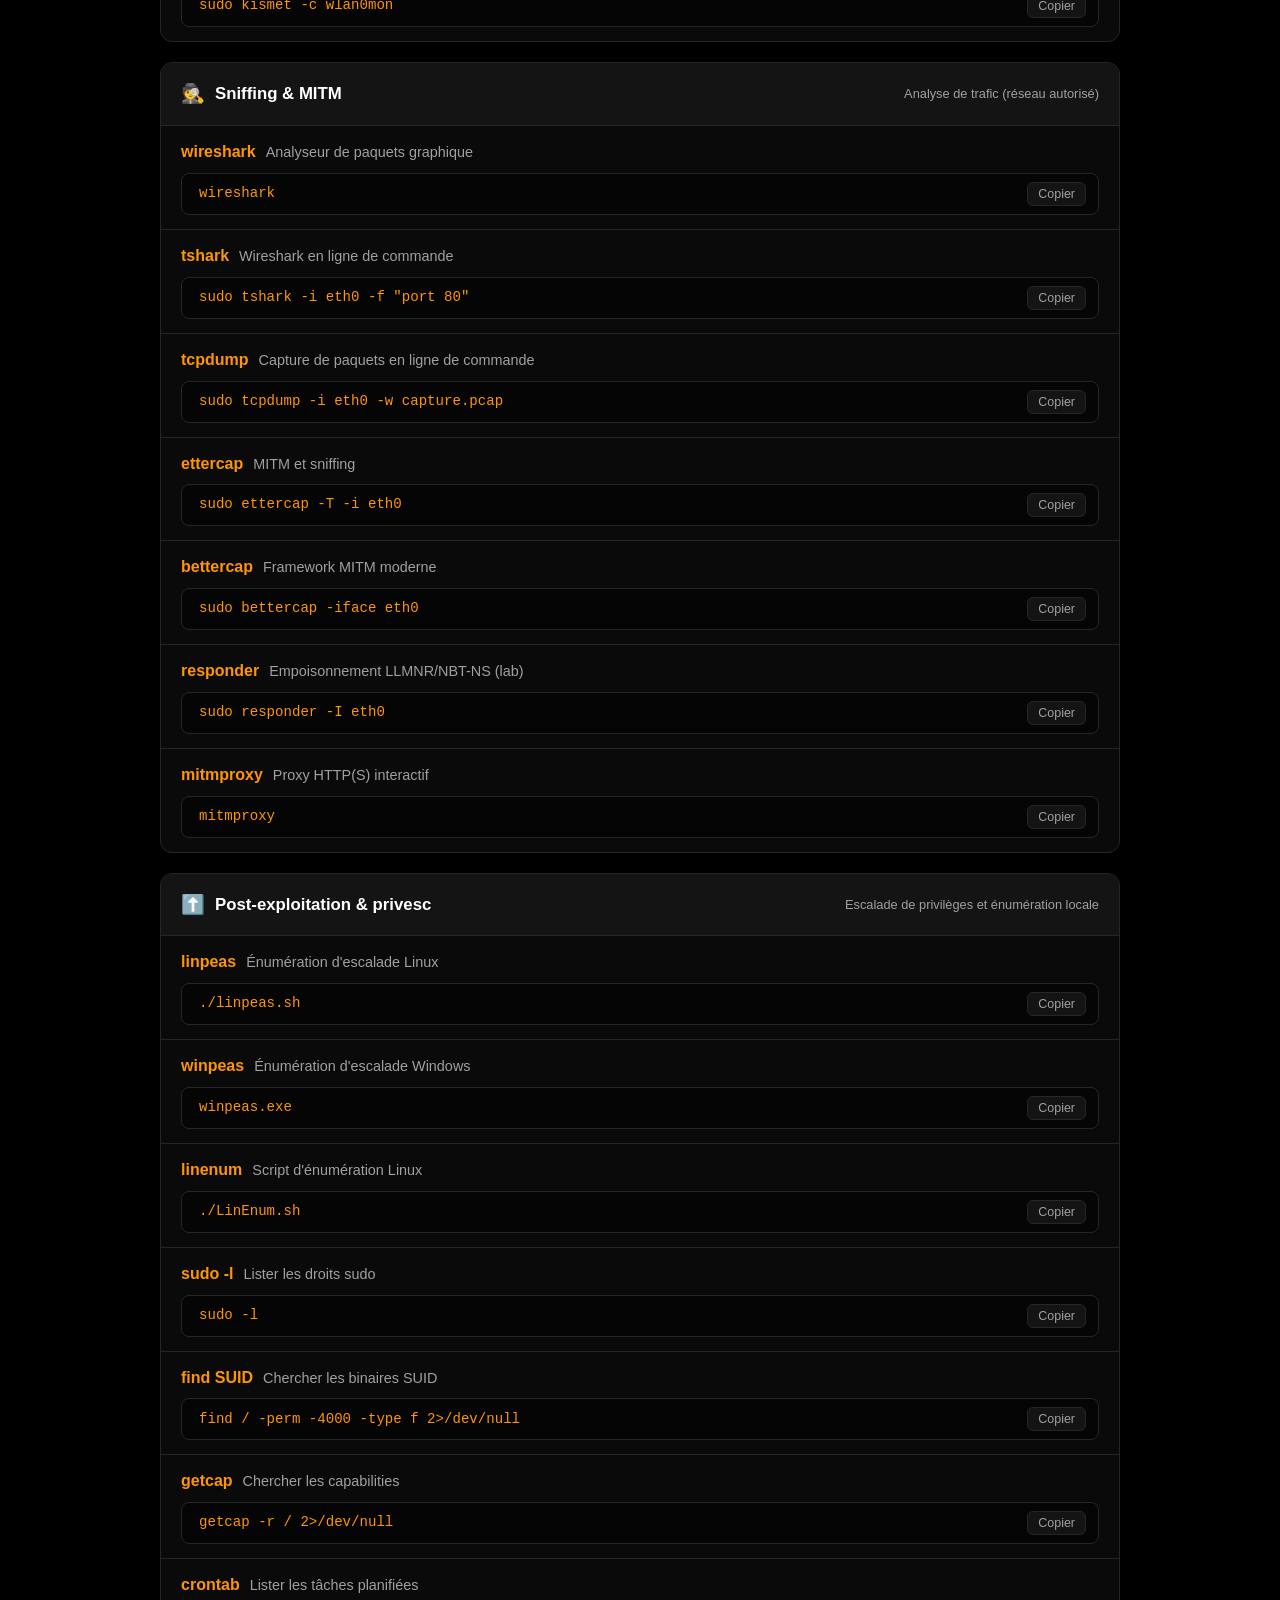
==== commit ac9c1a68: "Ajout du cours complet Hacking 101 (16 chapitres) - Nouvelle page cours.html: cursus chapitre par ch" ====
--- a/index.html
+++ b/index.html
@@ -17,10 +17,13 @@
           <p class="tagline">Commandes &amp; outils pour un pentest propre et autorisé</p>
         </div>
       </div>
-      <label class="theme-toggle">
-        <input type="checkbox" id="themeToggle" />
-        <span>🌙 / ☀️</span>
-      </label>
+      <div class="nav">
+        <a href="cours.html" class="nav-link">🎓 Cours 101</a>
+        <label class="theme-toggle">
+          <input type="checkbox" id="themeToggle" />
+          <span>🌙 / ☀️</span>
+        </label>
+      </div>
     </div>
   </header>
 
--- a/assets/style.css
+++ b/assets/style.css
@@ -203,6 +203,126 @@
 
 .empty { text-align: center; color: var(--muted); padding: 40px 0; }
 
+/* Navigation d'en-tête */
+.nav { display: flex; align-items: center; gap: 16px; }
+.nav-link {
+  color: var(--accent);
+  text-decoration: none;
+  border: 1px solid var(--accent);
+  padding: 7px 14px;
+  border-radius: 8px;
+  font-size: .9rem;
+  font-weight: 600;
+  white-space: nowrap;
+}
+.nav-link:hover { background: var(--accent); color: var(--bg); }
+
+/* ===== Cours ===== */
+.course { padding-bottom: 60px; }
+.toc {
+  background: var(--panel);
+  border: 1px solid var(--border);
+  border-radius: var(--radius);
+  padding: 18px 22px;
+  margin: 28px 0;
+}
+.toc strong { display: block; margin-bottom: 10px; font-size: 1.05rem; }
+.toc ol { margin: 0; padding-left: 22px; columns: 2; column-gap: 28px; }
+.toc li { margin: 5px 0; break-inside: avoid; }
+.toc a { color: var(--accent-2); text-decoration: none; }
+.toc a:hover { color: var(--accent); text-decoration: underline; }
+
+.lesson {
+  background: var(--panel);
+  border: 1px solid var(--border);
+  border-radius: var(--radius);
+  padding: 22px 24px;
+  margin: 20px 0;
+  scroll-margin-top: 90px;
+}
+.lesson.step { border-left: 4px solid var(--accent); }
+.chap {
+  display: inline-block;
+  font-size: .72rem;
+  letter-spacing: .12em;
+  color: var(--muted);
+  border: 1px solid var(--border);
+  padding: 2px 10px;
+  border-radius: 999px;
+  margin-bottom: 8px;
+}
+.step-badge {
+  display: inline-block;
+  background: var(--accent);
+  color: var(--bg);
+  font-weight: 700;
+  font-size: .72rem;
+  letter-spacing: .1em;
+  padding: 3px 12px;
+  border-radius: 999px;
+  margin-bottom: 8px;
+  margin-right: 8px;
+}
+.lesson h2 { margin: 6px 0 12px; font-size: 1.35rem; }
+.lesson h3 { margin: 18px 0 8px; font-size: 1.05rem; color: var(--accent-2); }
+.lesson p { margin: 10px 0; }
+.goal {
+  background: var(--panel-2);
+  border-radius: 8px;
+  padding: 8px 14px;
+  font-size: .92rem;
+  border-left: 3px solid var(--accent-2);
+}
+.lesson ul, .lesson ol { margin: 10px 0; padding-left: 24px; }
+.lesson li { margin: 6px 0; }
+.check { list-style: none; padding-left: 0; }
+.check li { margin: 8px 0; }
+.note {
+  background: var(--warn-bg);
+  border: 1px solid var(--warn-border);
+  border-radius: 8px;
+  padding: 10px 14px;
+  margin: 14px 0;
+  font-size: .92rem;
+}
+.tip { color: var(--muted); font-size: .9rem; }
+
+.anatomy {
+  background: var(--code-bg);
+  border: 1px solid var(--border);
+  border-radius: 8px;
+  padding: 14px 16px;
+  margin: 12px 0;
+  text-align: center;
+}
+.anatomy code { color: var(--cmd); font-size: 1.05rem; background: none; }
+
+.anatomy-table { width: 100%; border-collapse: collapse; margin: 12px 0; }
+.anatomy-table td, .anatomy-table th {
+  border: 1px solid var(--border);
+  padding: 8px 12px;
+  text-align: left;
+  vertical-align: top;
+  font-size: .92rem;
+}
+.anatomy-table th { background: var(--panel-2); }
+.anatomy-table td:first-child { white-space: nowrap; }
+
+.before-after { display: grid; gap: 10px; margin: 14px 0; }
+.before-after > div {
+  background: var(--code-bg);
+  border: 1px solid var(--border);
+  border-radius: 8px;
+  padding: 10px 14px;
+}
+.ba-label { display: block; font-size: .72rem; color: var(--muted); margin-bottom: 4px; text-transform: uppercase; letter-spacing: .08em; }
+.before-after code { background: none; color: var(--cmd); }
+.before-after code.ok { color: var(--accent); }
+
+.phases { counter-reset: none; }
+.phases li { margin: 10px 0; }
+.phases span { color: var(--muted); font-size: .85rem; }
+
 .site-footer {
   border-top: 1px solid var(--border);
   background: var(--panel);
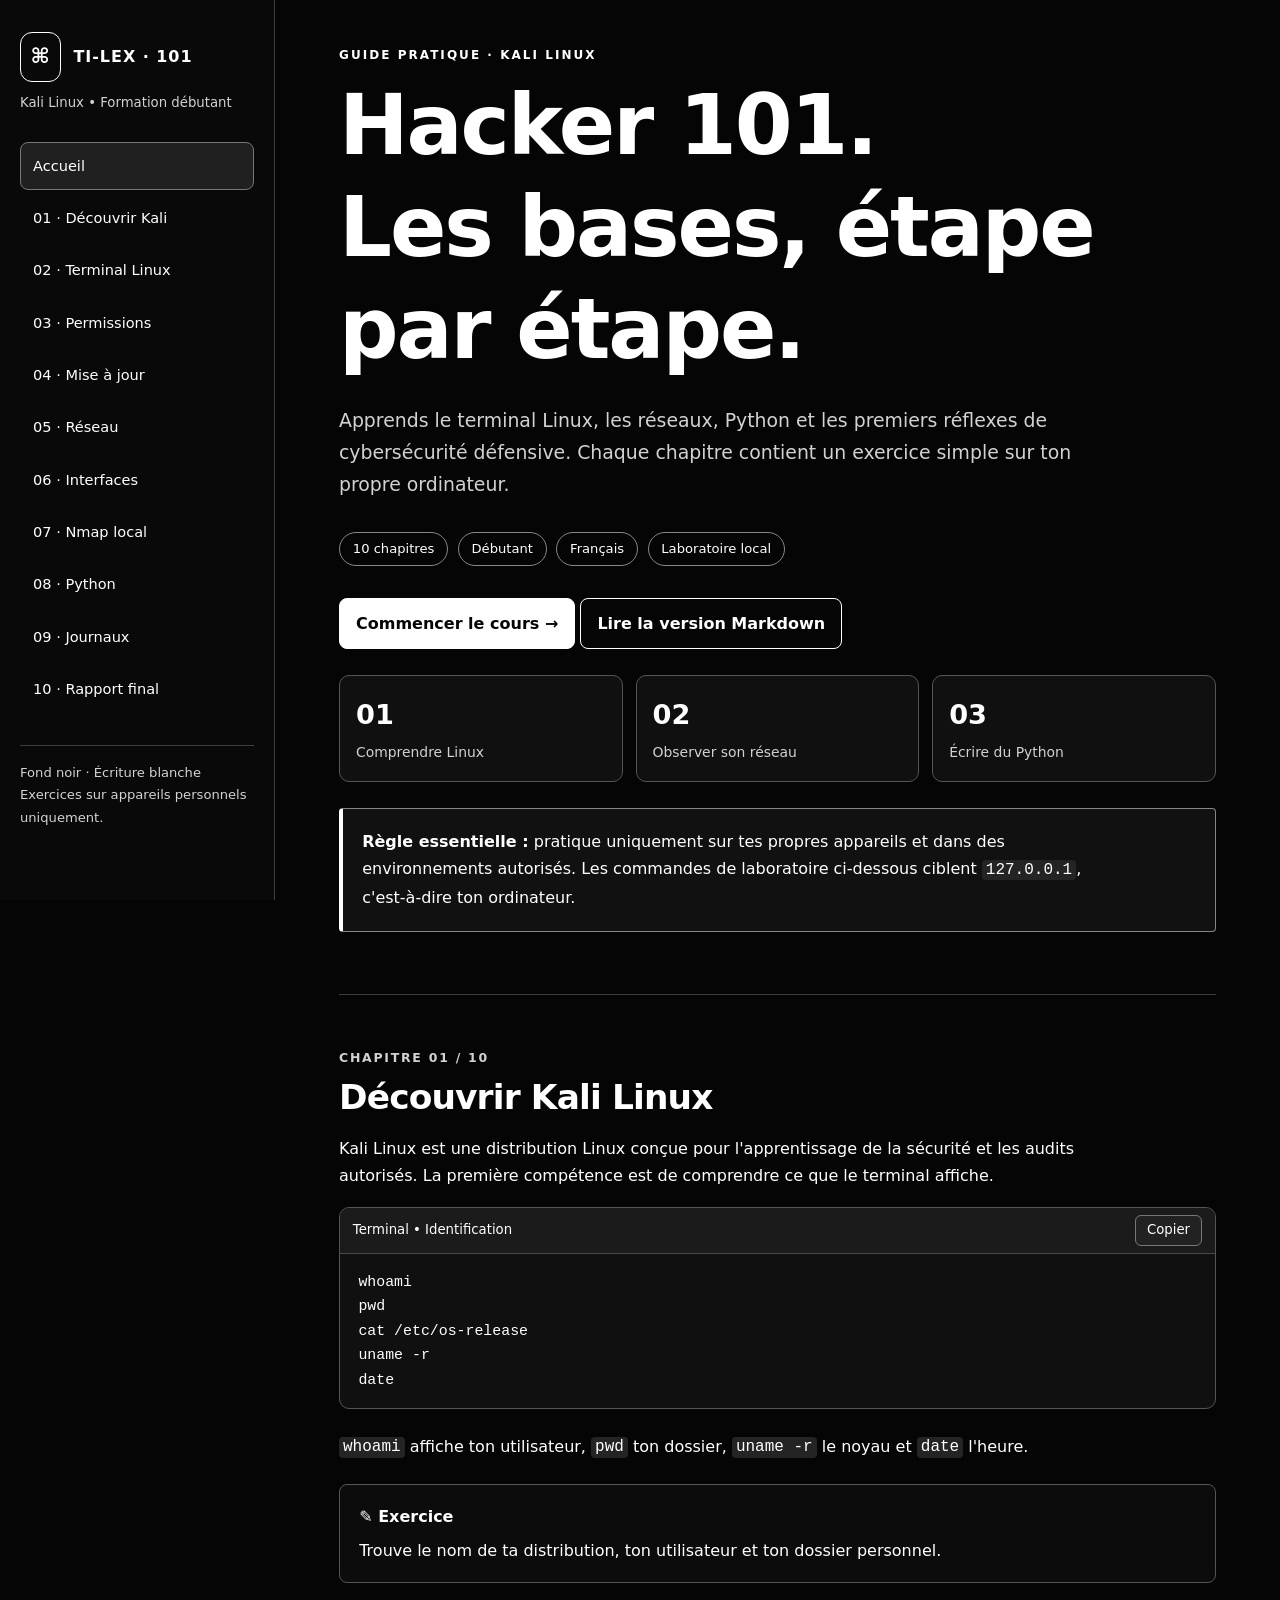
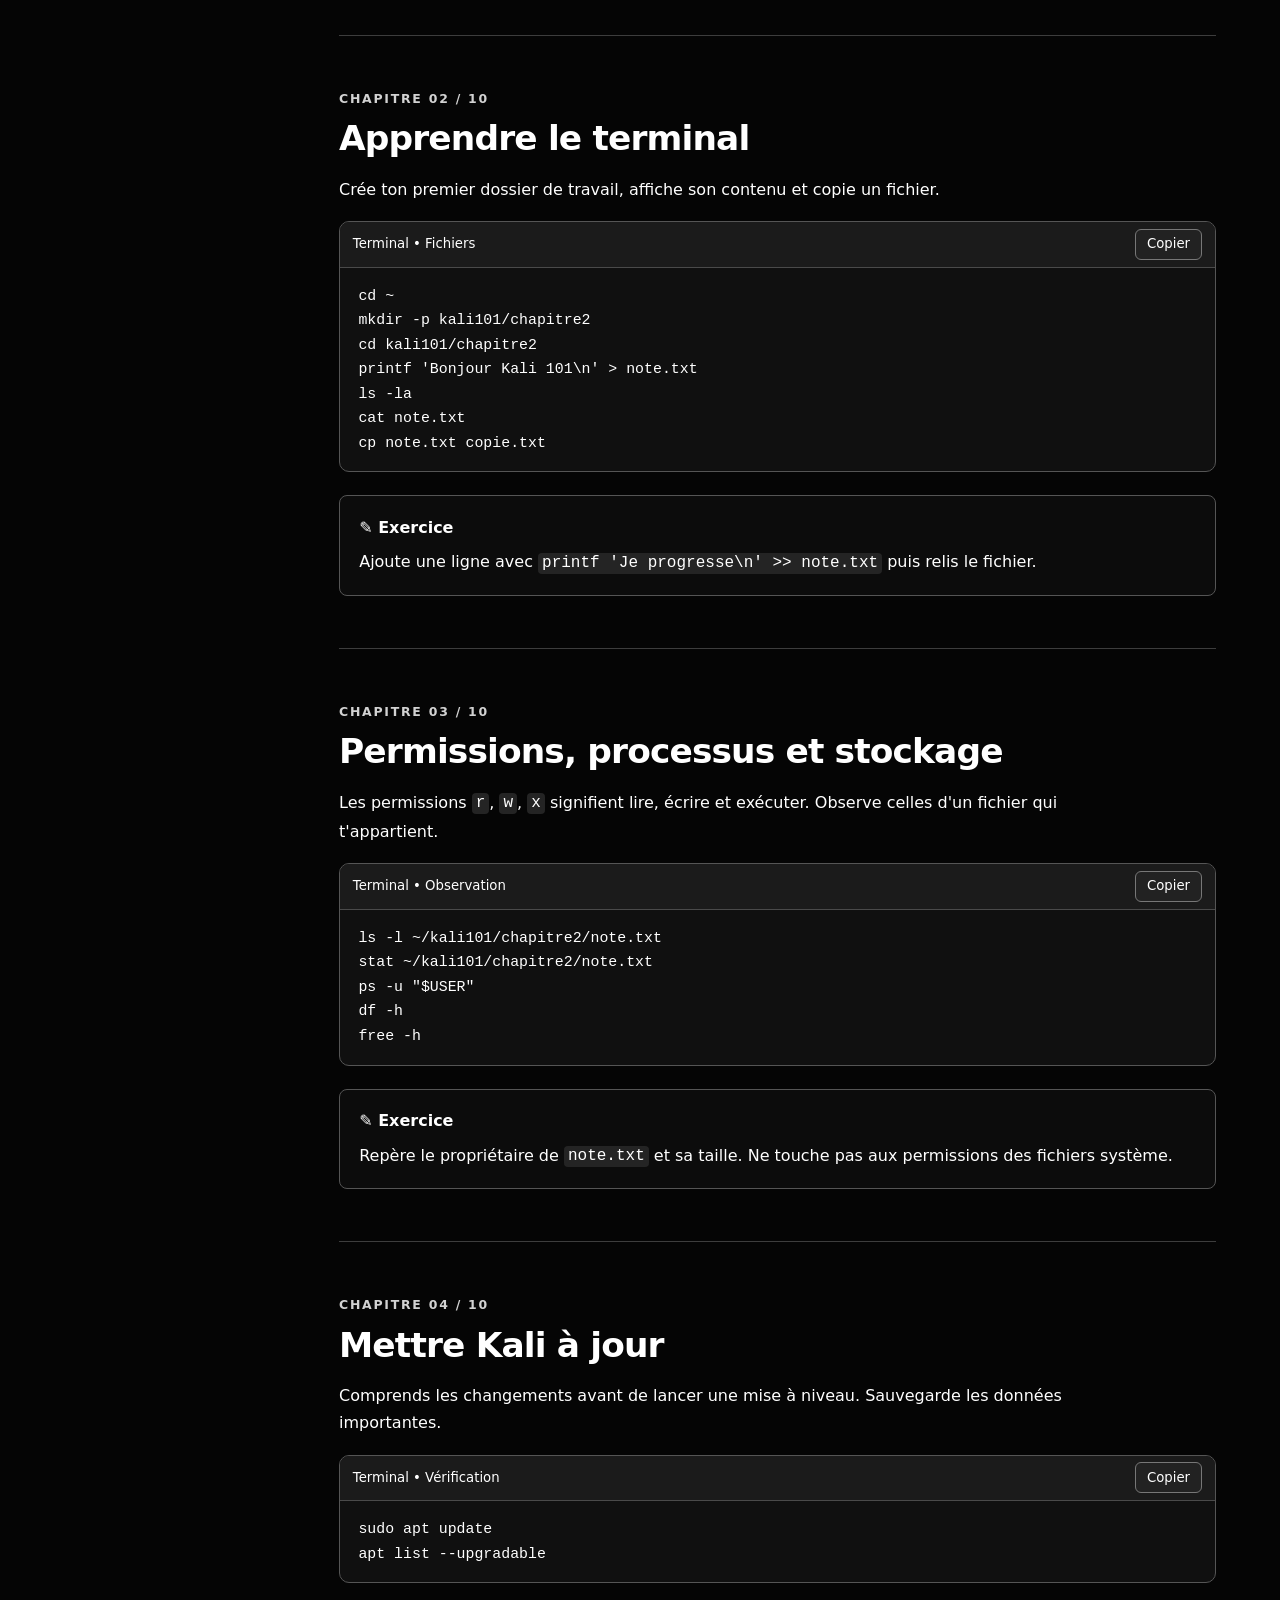
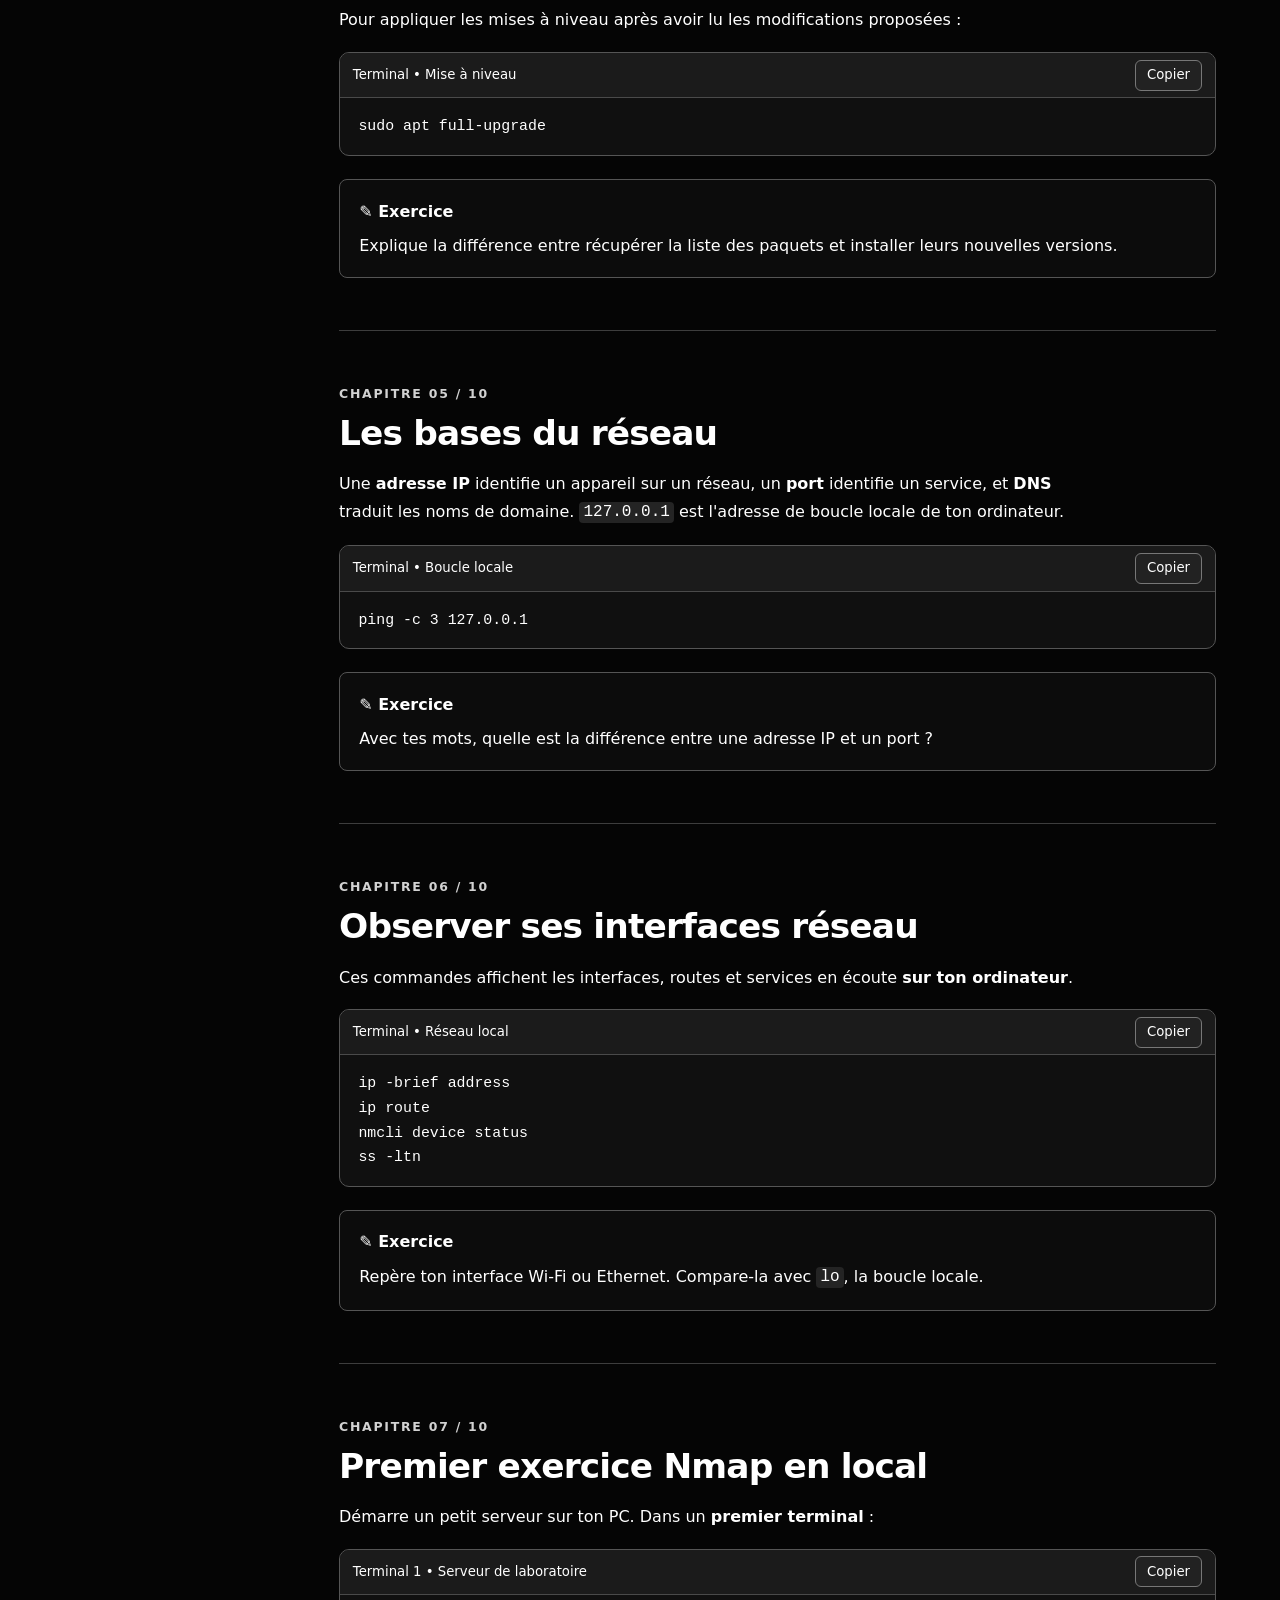
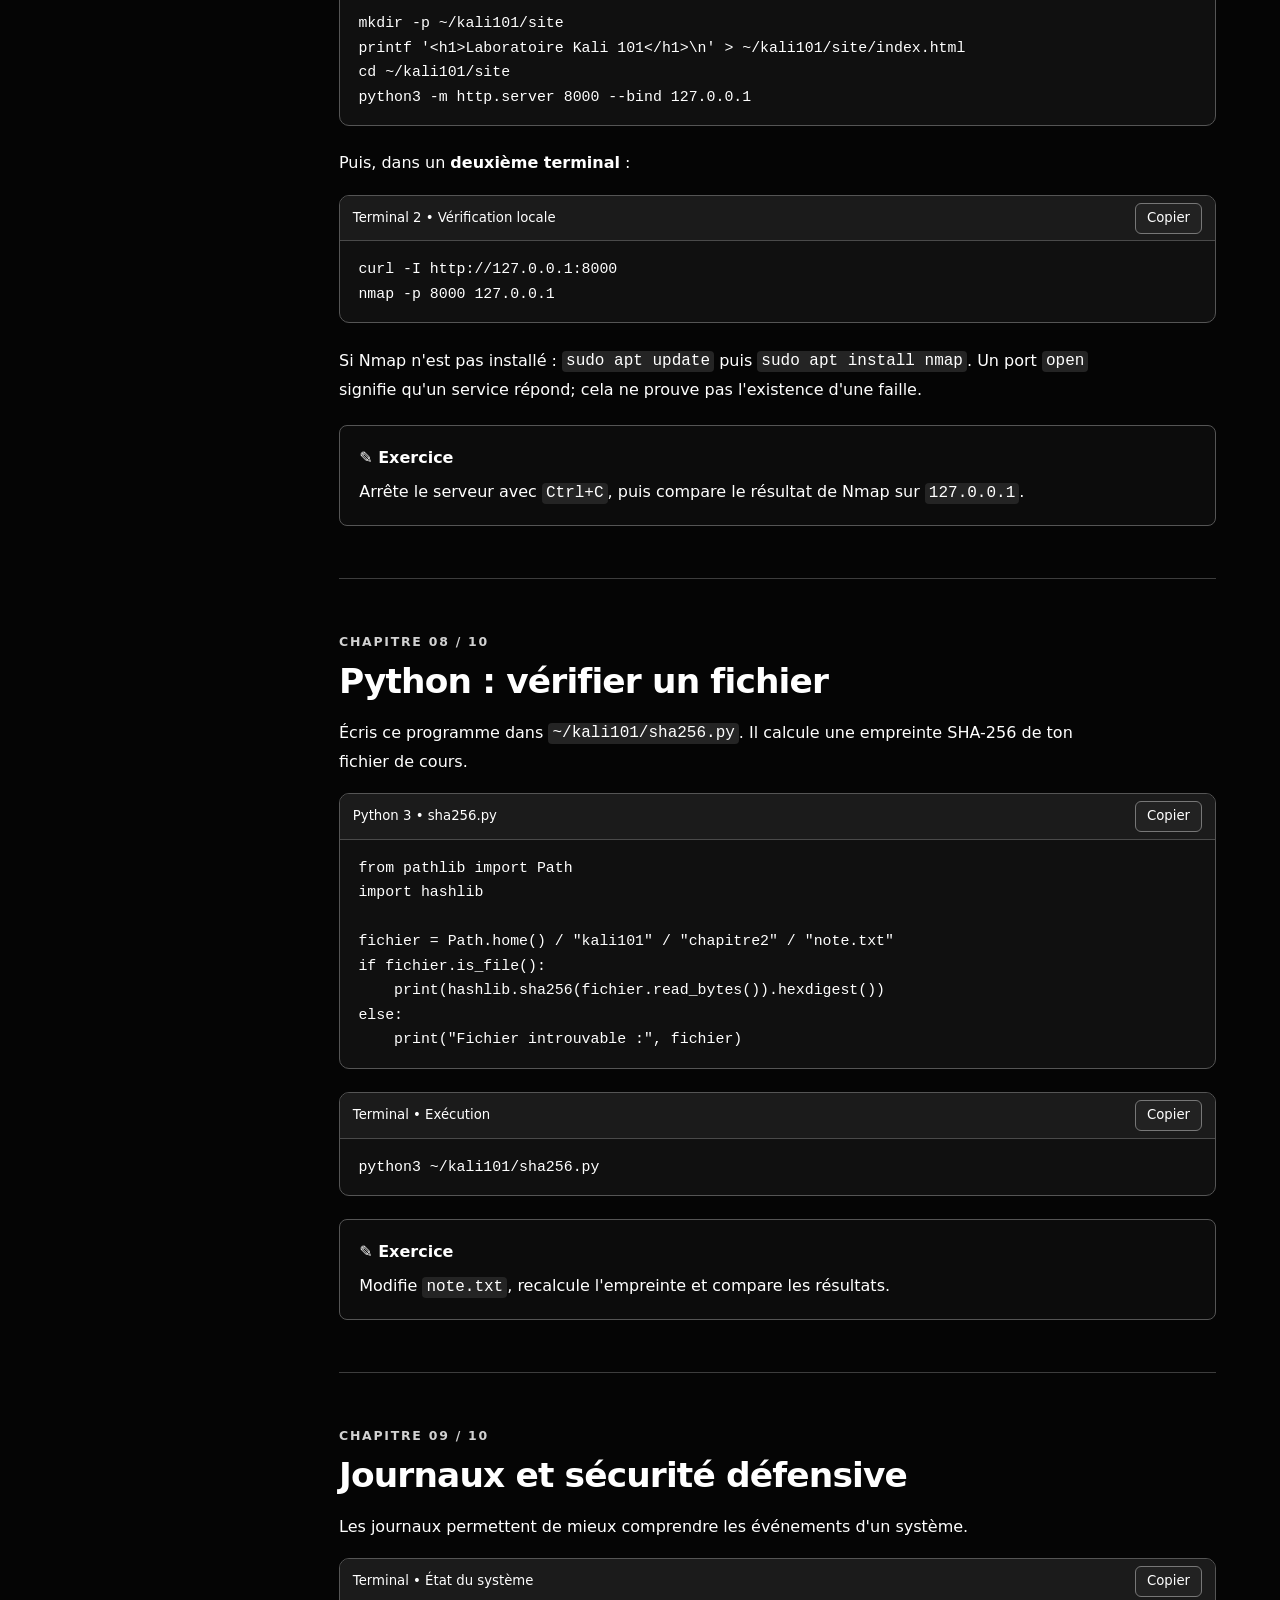
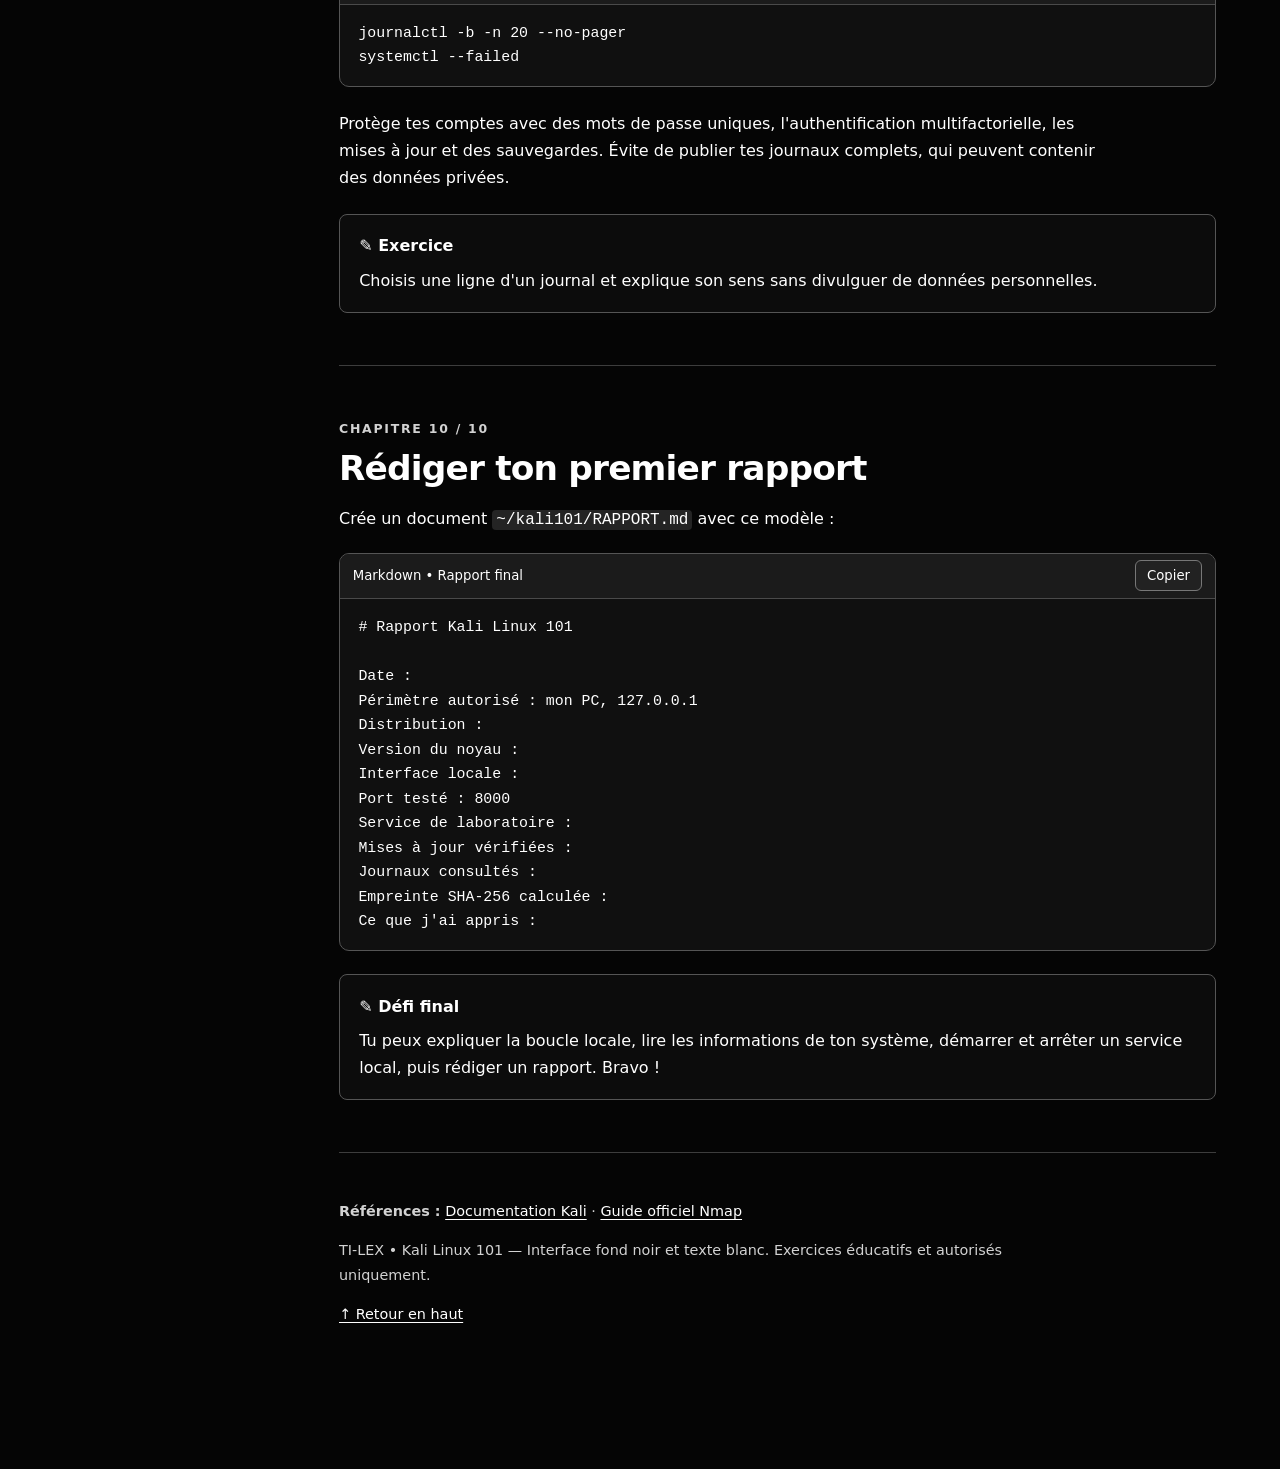
==== commit b46f56e2: "Ajouter interface Kali Linux 101 theme noir et ecriture blanche" ====
--- a/index.html
+++ b/index.html
@@ -1,68 +1,260 @@
-<!DOCTYPE html>
+<!doctype html>
 <html lang="fr">
 <head>
-  <meta charset="UTF-8" />
-  <meta name="viewport" content="width=device-width, initial-scale=1.0" />
-  <title>Kali Linux — Aide-mémoire des commandes</title>
-  <meta name="description" content="Aide-mémoire des principaux outils et commandes de Kali Linux pour le pentest éthique et autorisé." />
-  <link rel="stylesheet" href="assets/style.css" />
+  <meta charset="utf-8">
+  <meta name="viewport" content="width=device-width,initial-scale=1">
+  <meta name="theme-color" content="#050505">
+  <meta name="description" content="Kali Linux 101 — cours pour débutants. Thème noir, écriture blanche.">
+  <title>TI-LEX • Kali Linux 101</title>
+  <style>
+    :root{color-scheme:dark;--bg:#050505;--panel:#0b0b0b;--panel2:#111;--text:#fff;--muted:#d2d2d2;--border:#3d3d3d;--focus:#fff}
+    *{box-sizing:border-box}
+    html{scroll-behavior:smooth;scroll-padding-top:2rem}
+    body{margin:0;background:var(--bg);color:var(--text);font:16px/1.7 system-ui,-apple-system,"Segoe UI",sans-serif}
+    a{color:var(--text);text-underline-offset:3px}
+    a:hover{text-decoration-thickness:2px}
+    button{font:inherit;cursor:pointer}
+    :focus-visible{outline:2px solid var(--focus);outline-offset:4px}
+    .skip{position:absolute;top:-100px;left:1rem;background:#fff;color:#000;padding:.5rem 1rem;z-index:30}
+    .skip:focus{top:1rem}
+    .shell{display:grid;grid-template-columns:minmax(225px,275px) minmax(0,1fr);min-height:100vh}
+    .sidebar{background:#090909;border-right:1px solid var(--border);position:sticky;top:0;height:100vh;overflow:auto;padding:2rem 1.25rem}
+    .brand{display:flex;align-items:center;gap:.75rem;font-size:1rem;letter-spacing:.06em;font-weight:800}
+    .brand-icon{border:1px solid white;border-radius:12px;padding:.4rem .6rem;font-size:1.3rem}
+    .subtitle{font-size:.83rem;color:var(--muted);margin:.6rem 0 1.75rem}
+    .sidebar nav{display:grid;gap:.3rem}
+    .sidebar nav a{display:block;padding:.65rem .75rem;border:1px solid transparent;border-radius:8px;text-decoration:none;font-size:.91rem}
+    .sidebar nav a:hover,.sidebar nav a.active{background:#202020;border-color:#777}
+    .sidebar .small{border-top:1px solid var(--border);margin-top:2rem;padding-top:1rem;font-size:.82rem;color:var(--muted)}
+    main{max-width:1040px;width:100%;margin:0 auto;padding:2.8rem clamp(1.1rem,5vw,5rem) 7rem}
+    .eyebrow{text-transform:uppercase;letter-spacing:.17em;font-weight:750;font-size:.75rem}
+    h1,h2,h3{line-height:1.23;letter-spacing:-.025em}
+    h1{font-size:clamp(2.45rem,7vw,5.2rem);margin:.6rem 0 1.4rem}
+    h2{font-size:clamp(1.55rem,3.5vw,2.15rem);margin:0 0 1rem}
+    h3{font-size:1.1rem;margin-top:1.5rem}
+    .lead{font-size:1.18rem;color:var(--muted);max-width:65ch}
+    .hero{padding-bottom:2.3rem;border-bottom:1px solid var(--border)}
+    .tagline{display:flex;flex-wrap:wrap;gap:.6rem;margin:2rem 0}
+    .tag{border:1px solid #888;border-radius:999px;padding:.28rem .8rem;font-size:.82rem}
+    .btn{display:inline-flex;align-items:center;justify-content:center;gap:.4rem;background:#fff;color:#050505;border:1px solid #fff;border-radius:8px;padding:.7rem 1rem;font-weight:750;text-decoration:none}
+    .btn:hover{background:#dadada}
+    .btn.secondary{background:#050505;color:#fff}
+    .btn.secondary:hover{background:#222}
+    .chapter{padding:3.25rem 0;border-bottom:1px solid var(--border)}
+    .number{font-size:.78rem;letter-spacing:.14em;text-transform:uppercase;font-weight:800;color:var(--muted);margin-bottom:.5rem}
+    p,li{max-width:75ch}
+    .notice{border:1px solid #858585;border-left:4px solid #fff;background:#111;padding:1rem 1.2rem;border-radius:4px;margin:1.6rem 0}
+    .notice p{margin:.2rem 0}
+    .code-wrap{border:1px solid #555;border-radius:10px;overflow:hidden;margin:1.15rem 0 1.45rem;background:#101010}
+    .code-header{display:flex;justify-content:space-between;align-items:center;gap:1rem;border-bottom:1px solid #4a4a4a;background:#1b1b1b;padding:.42rem .8rem;font-size:.83rem}
+    .copy{color:#fff;background:#222;border:1px solid #777;border-radius:6px;padding:.2rem .7rem}
+    .copy:hover{background:#333}
+    pre{margin:0;overflow-x:auto;padding:1rem 1.15rem;color:#fff;font: .93rem/1.65 ui-monospace,SFMono-Regular,Consolas,"Liberation Mono",monospace}
+    code{font-family:ui-monospace,SFMono-Regular,Consolas,monospace;background:#242424;color:white;padding:.08rem .25rem;border-radius:4px}
+    pre code{background:none;padding:0}
+    .exercise{border:1px solid #555;background:#0c0c0c;padding:1.1rem 1.2rem;border-radius:8px;margin-top:1.4rem}
+    .exercise strong{display:block;margin-bottom:.45rem}
+    .cards{display:grid;grid-template-columns:repeat(auto-fit,minmax(170px,1fr));gap:.8rem;margin-top:1.6rem}
+    .card{border:1px solid #555;border-radius:10px;padding:1rem;background:#101010}
+    .card strong{display:block;font-size:1.7rem}
+    .card span{color:var(--muted);font-size:.87rem}
+    .toplink{display:inline-block;margin-top:1.3rem;font-size:.84rem}
+    footer{padding-top:2rem;color:var(--muted);font-size:.9rem}
+    .menu-toggle{display:none}
+    @media(max-width:760px){
+      .shell{display:block}
+      .sidebar{position:relative;height:auto;overflow:visible;border-right:0;border-bottom:1px solid var(--border);padding:1rem}
+      .sidebar .subtitle,.sidebar .small{display:none}
+      .sidebar nav{display:none;margin-top:1rem}
+      .sidebar nav.open{display:grid}
+      .sidebar-top{display:flex;align-items:center;justify-content:space-between}
+      .menu-toggle{display:block;background:#151515;color:#fff;border:1px solid #888;border-radius:8px;padding:.35rem .7rem}
+      main{padding-top:1.9rem}
+      .chapter{padding:2.4rem 0}
+    }
+    @media(prefers-reduced-motion:reduce){html{scroll-behavior:auto}}
+  </style>
 </head>
 <body>
-  <header class="site-header">
-    <div class="wrap">
-      <div class="brand">
-        <span class="logo">🐉</span>
-        <div>
-          <h1>Kali Linux — Aide-mémoire</h1>
-          <p class="tagline">Commandes &amp; outils pour un pentest propre et autorisé</p>
-        </div>
-      </div>
-      <div class="nav">
-        <a href="cours.html" class="nav-link">🎓 Cours 101</a>
-        <label class="theme-toggle">
-          <input type="checkbox" id="themeToggle" />
-          <span>🌙 / ☀️</span>
-        </label>
-      </div>
-    </div>
-  </header>
+<a class="skip" href="#contenu">Aller au cours</a>
+<div class="shell">
+<aside class="sidebar">
+  <div class="sidebar-top">
+    <div class="brand"><span class="brand-icon" aria-hidden="true">⌘</span> TI-LEX · 101</div>
+    <button class="menu-toggle" type="button" aria-expanded="false" aria-controls="navigation">☰ Chapitres</button>
+  </div>
+  <p class="subtitle">Kali Linux • Formation débutant</p>
+  <nav id="navigation" aria-label="Chapitres du cours">
+    <a href="#accueil">Accueil</a>
+    <a href="#chapitre-1">01 · Découvrir Kali</a>
+    <a href="#chapitre-2">02 · Terminal Linux</a>
+    <a href="#chapitre-3">03 · Permissions</a>
+    <a href="#chapitre-4">04 · Mise à jour</a>
+    <a href="#chapitre-5">05 · Réseau</a>
+    <a href="#chapitre-6">06 · Interfaces</a>
+    <a href="#chapitre-7">07 · Nmap local</a>
+    <a href="#chapitre-8">08 · Python</a>
+    <a href="#chapitre-9">09 · Journaux</a>
+    <a href="#chapitre-10">10 · Rapport final</a>
+  </nav>
+  <p class="small">Fond noir · Écriture blanche<br>Exercices sur appareils personnels uniquement.</p>
+</aside>
+<main id="contenu">
+<header class="hero" id="accueil">
+  <div class="eyebrow">Guide pratique · Kali Linux</div>
+  <h1>Hacker 101.<br>Les bases, étape par étape.</h1>
+  <p class="lead">Apprends le terminal Linux, les réseaux, Python et les premiers réflexes de cybersécurité défensive. Chaque chapitre contient un exercice simple sur ton propre ordinateur.</p>
+  <div class="tagline"><span class="tag">10 chapitres</span><span class="tag">Débutant</span><span class="tag">Français</span><span class="tag">Laboratoire local</span></div>
+  <a class="btn" href="#chapitre-1">Commencer le cours →</a>
+  <a class="btn secondary" href="COURS_KALI_101.md">Lire la version Markdown</a>
+  <div class="cards"><div class="card"><strong>01</strong><span>Comprendre Linux</span></div><div class="card"><strong>02</strong><span>Observer son réseau</span></div><div class="card"><strong>03</strong><span>Écrire du Python</span></div></div>
+  <div class="notice"><p><strong>Règle essentielle :</strong> pratique uniquement sur tes propres appareils et dans des environnements autorisés. Les commandes de laboratoire ci-dessous ciblent <code>127.0.0.1</code>, c'est-à-dire ton ordinateur.</p></div>
+</header>
+<section class="chapter" id="chapitre-1">
+  <div class="number">Chapitre 01 / 10</div><h2>Découvrir Kali Linux</h2>
+  <p>Kali Linux est une distribution Linux conçue pour l'apprentissage de la sécurité et les audits autorisés. La première compétence est de comprendre ce que le terminal affiche.</p>
+  <div class="code-wrap"><div class="code-header"><span>Terminal • Identification</span><button type="button" class="copy">Copier</button></div><pre><code>whoami
+pwd
+cat /etc/os-release
+uname -r
+date</code></pre></div>
+  <p><code>whoami</code> affiche ton utilisateur, <code>pwd</code> ton dossier, <code>uname -r</code> le noyau et <code>date</code> l'heure.</p>
+  <div class="exercise"><strong>✎ Exercice</strong> Trouve le nom de ta distribution, ton utilisateur et ton dossier personnel.</div>
+</section>
+<section class="chapter" id="chapitre-2">
+  <div class="number">Chapitre 02 / 10</div><h2>Apprendre le terminal</h2>
+  <p>Crée ton premier dossier de travail, affiche son contenu et copie un fichier.</p>
+  <div class="code-wrap"><div class="code-header"><span>Terminal • Fichiers</span><button type="button" class="copy">Copier</button></div><pre><code>cd ~
+mkdir -p kali101/chapitre2
+cd kali101/chapitre2
+printf 'Bonjour Kali 101\n' > note.txt
+ls -la
+cat note.txt
+cp note.txt copie.txt</code></pre></div>
+  <div class="exercise"><strong>✎ Exercice</strong> Ajoute une ligne avec <code>printf 'Je progresse\n' >> note.txt</code> puis relis le fichier.</div>
+</section>
+<section class="chapter" id="chapitre-3">
+  <div class="number">Chapitre 03 / 10</div><h2>Permissions, processus et stockage</h2>
+  <p>Les permissions <code>r</code>, <code>w</code>, <code>x</code> signifient lire, écrire et exécuter. Observe celles d'un fichier qui t'appartient.</p>
+  <div class="code-wrap"><div class="code-header"><span>Terminal • Observation</span><button type="button" class="copy">Copier</button></div><pre><code>ls -l ~/kali101/chapitre2/note.txt
+stat ~/kali101/chapitre2/note.txt
+ps -u "$USER"
+df -h
+free -h</code></pre></div>
+  <div class="exercise"><strong>✎ Exercice</strong> Repère le propriétaire de <code>note.txt</code> et sa taille. Ne touche pas aux permissions des fichiers système.</div>
+</section>
+<section class="chapter" id="chapitre-4">
+  <div class="number">Chapitre 04 / 10</div><h2>Mettre Kali à jour</h2>
+  <p>Comprends les changements avant de lancer une mise à niveau. Sauvegarde les données importantes.</p>
+  <div class="code-wrap"><div class="code-header"><span>Terminal • Vérification</span><button type="button" class="copy">Copier</button></div><pre><code>sudo apt update
+apt list --upgradable</code></pre></div>
+  <p>Pour appliquer les mises à niveau après avoir lu les modifications proposées :</p>
+  <div class="code-wrap"><div class="code-header"><span>Terminal • Mise à niveau</span><button type="button" class="copy">Copier</button></div><pre><code>sudo apt full-upgrade</code></pre></div>
+  <div class="exercise"><strong>✎ Exercice</strong> Explique la différence entre récupérer la liste des paquets et installer leurs nouvelles versions.</div>
+</section>
+<section class="chapter" id="chapitre-5">
+  <div class="number">Chapitre 05 / 10</div><h2>Les bases du réseau</h2>
+  <p>Une <strong>adresse IP</strong> identifie un appareil sur un réseau, un <strong>port</strong> identifie un service, et <strong>DNS</strong> traduit les noms de domaine. <code>127.0.0.1</code> est l'adresse de boucle locale de ton ordinateur.</p>
+  <div class="code-wrap"><div class="code-header"><span>Terminal • Boucle locale</span><button type="button" class="copy">Copier</button></div><pre><code>ping -c 3 127.0.0.1</code></pre></div>
+  <div class="exercise"><strong>✎ Exercice</strong> Avec tes mots, quelle est la différence entre une adresse IP et un port ?</div>
+</section>
+<section class="chapter" id="chapitre-6">
+  <div class="number">Chapitre 06 / 10</div><h2>Observer ses interfaces réseau</h2>
+  <p>Ces commandes affichent les interfaces, routes et services en écoute <strong>sur ton ordinateur</strong>.</p>
+  <div class="code-wrap"><div class="code-header"><span>Terminal • Réseau local</span><button type="button" class="copy">Copier</button></div><pre><code>ip -brief address
+ip route
+nmcli device status
+ss -ltn</code></pre></div>
+  <div class="exercise"><strong>✎ Exercice</strong> Repère ton interface Wi-Fi ou Ethernet. Compare-la avec <code>lo</code>, la boucle locale.</div>
+</section>
+<section class="chapter" id="chapitre-7">
+  <div class="number">Chapitre 07 / 10</div><h2>Premier exercice Nmap en local</h2>
+  <p>Démarre un petit serveur sur ton PC. Dans un <strong>premier terminal</strong> :</p>
+  <div class="code-wrap"><div class="code-header"><span>Terminal 1 • Serveur de laboratoire</span><button type="button" class="copy">Copier</button></div><pre><code>mkdir -p ~/kali101/site
+printf '&lt;h1&gt;Laboratoire Kali 101&lt;/h1&gt;\n' > ~/kali101/site/index.html
+cd ~/kali101/site
+python3 -m http.server 8000 --bind 127.0.0.1</code></pre></div>
+  <p>Puis, dans un <strong>deuxième terminal</strong> :</p>
+  <div class="code-wrap"><div class="code-header"><span>Terminal 2 • Vérification locale</span><button type="button" class="copy">Copier</button></div><pre><code>curl -I http://127.0.0.1:8000
+nmap -p 8000 127.0.0.1</code></pre></div>
+  <p>Si Nmap n'est pas installé : <code>sudo apt update</code> puis <code>sudo apt install nmap</code>. Un port <code>open</code> signifie qu'un service répond; cela ne prouve pas l'existence d'une faille.</p>
+  <div class="exercise"><strong>✎ Exercice</strong> Arrête le serveur avec <code>Ctrl+C</code>, puis compare le résultat de Nmap sur <code>127.0.0.1</code>.</div>
+</section>
+<section class="chapter" id="chapitre-8">
+  <div class="number">Chapitre 08 / 10</div><h2>Python : vérifier un fichier</h2>
+  <p>Écris ce programme dans <code>~/kali101/sha256.py</code>. Il calcule une empreinte SHA-256 de ton fichier de cours.</p>
+  <div class="code-wrap"><div class="code-header"><span>Python 3 • sha256.py</span><button type="button" class="copy">Copier</button></div><pre><code>from pathlib import Path
+import hashlib
 
-  <div class="legal-banner" role="note">
-    ⚠️ <strong>Usage légal uniquement.</strong> N'utilisez ces outils que sur des systèmes que vous
-    possédez ou pour lesquels vous avez une <strong>autorisation écrite explicite</strong>.
-    Le test d'intrusion non autorisé est illégal dans la plupart des pays.
-  </div>
+fichier = Path.home() / "kali101" / "chapitre2" / "note.txt"
+if fichier.is_file():
+    print(hashlib.sha256(fichier.read_bytes()).hexdigest())
+else:
+    print("Fichier introuvable :", fichier)</code></pre></div>
+  <div class="code-wrap"><div class="code-header"><span>Terminal • Exécution</span><button type="button" class="copy">Copier</button></div><pre><code>python3 ~/kali101/sha256.py</code></pre></div>
+  <div class="exercise"><strong>✎ Exercice</strong> Modifie <code>note.txt</code>, recalcule l'empreinte et compare les résultats.</div>
+</section>
+<section class="chapter" id="chapitre-9">
+  <div class="number">Chapitre 09 / 10</div><h2>Journaux et sécurité défensive</h2>
+  <p>Les journaux permettent de mieux comprendre les événements d'un système.</p>
+  <div class="code-wrap"><div class="code-header"><span>Terminal • État du système</span><button type="button" class="copy">Copier</button></div><pre><code>journalctl -b -n 20 --no-pager
+systemctl --failed</code></pre></div>
+  <p>Protège tes comptes avec des mots de passe uniques, l'authentification multifactorielle, les mises à jour et des sauvegardes. Évite de publier tes journaux complets, qui peuvent contenir des données privées.</p>
+  <div class="exercise"><strong>✎ Exercice</strong> Choisis une ligne d'un journal et explique son sens sans divulguer de données personnelles.</div>
+</section>
+<section class="chapter" id="chapitre-10">
+  <div class="number">Chapitre 10 / 10</div><h2>Rédiger ton premier rapport</h2>
+  <p>Crée un document <code>~/kali101/RAPPORT.md</code> avec ce modèle :</p>
+  <div class="code-wrap"><div class="code-header"><span>Markdown • Rapport final</span><button type="button" class="copy">Copier</button></div><pre><code># Rapport Kali Linux 101
 
-  <main class="wrap">
-    <section class="controls">
-      <div class="views">
-        <button id="viewCheat" class="view-btn active">⭐ Aide-mémoire</button>
-        <button id="viewCatalog" class="view-btn">📚 Tous les outils (820)</button>
-      </div>
-      <input type="search" id="search" placeholder="🔎 Rechercher une commande, un outil, une tâche…" autocomplete="off" />
-      <div id="chips" class="chips"></div>
-      <div class="actions">
-        <button id="copyAll" class="action-btn">📋 Tout copier</button>
-        <a href="commandes.txt" download class="action-btn">⬇️ Aide-mémoire .txt</a>
-        <a href="outils-kali.txt" download class="action-btn">⬇️ Catalogue 820 outils .txt</a>
-        <span id="count" class="count"></span>
-      </div>
-    </section>
-
-    <section id="cards" class="cards"></section>
-
-    <p id="empty" class="empty" hidden>Aucun résultat. Essayez un autre mot-clé.</p>
-  </main>
-
-  <footer class="site-footer">
-    <div class="wrap">
-      <p>Aide-mémoire éducatif — pentest éthique. Vérifiez toujours les options avec <code>man &lt;outil&gt;</code> ou <code>&lt;outil&gt; --help</code>.</p>
-      <p class="muted">Les commandes sont des exemples ; adaptez cibles et paramètres à votre périmètre autorisé.</p>
-    </div>
-  </footer>
-
-  <script src="assets/data.js"></script>
-  <script src="assets/catalog.js"></script>
-  <script src="assets/app.js"></script>
+Date :
+Périmètre autorisé : mon PC, 127.0.0.1
+Distribution :
+Version du noyau :
+Interface locale :
+Port testé : 8000
+Service de laboratoire :
+Mises à jour vérifiées :
+Journaux consultés :
+Empreinte SHA-256 calculée :
+Ce que j'ai appris :
+</code></pre></div>
+  <div class="exercise"><strong>✎ Défi final</strong> Tu peux expliquer la boucle locale, lire les informations de ton système, démarrer et arrêter un service local, puis rédiger un rapport. Bravo !</div>
+</section>
+<footer>
+  <p><strong>Références :</strong> <a href="https://www.kali.org/docs/" rel="noopener noreferrer">Documentation Kali</a> · <a href="https://nmap.org/book/" rel="noopener noreferrer">Guide officiel Nmap</a></p>
+  <p>TI-LEX • Kali Linux 101 — Interface fond noir et texte blanc. Exercices éducatifs et autorisés uniquement.</p>
+  <a href="#accueil">↑ Retour en haut</a>
+</footer>
+</main></div>
+<script>
+  const toggle=document.querySelector(".menu-toggle");
+  const nav=document.getElementById("navigation");
+  toggle.addEventListener("click",()=>{
+    const open=nav.classList.toggle("open");
+    toggle.setAttribute("aria-expanded",String(open));
+  });
+  nav.querySelectorAll("a").forEach(a=>a.addEventListener("click",()=>{
+    nav.classList.remove("open");
+    toggle.setAttribute("aria-expanded","false");
+  }));
+  document.querySelectorAll(".copy").forEach(b=>b.addEventListener("click",async()=>{
+    const code=b.closest(".code-wrap").querySelector("code").textContent;
+    try{await navigator.clipboard.writeText(code);b.textContent="Copié ✓";}
+    catch{b.textContent="Sélectionne le code";}
+    setTimeout(()=>b.textContent="Copier",1800);
+  }));
+  if("IntersectionObserver" in window){
+    const links=[...nav.querySelectorAll("a")];
+    const obs=new IntersectionObserver(entries=>{
+      entries.forEach(e=>{
+        if(e.isIntersecting){
+          links.forEach(a=>a.classList.toggle("active",a.getAttribute("href")==="#"+e.target.id));
+        }
+      });
+    },{rootMargin:"-12% 0px -70% 0px"});
+    document.querySelectorAll("header[id],section[id]").forEach(s=>obs.observe(s));
+  }
+</script>
 </body>
-</html>
+</html>
